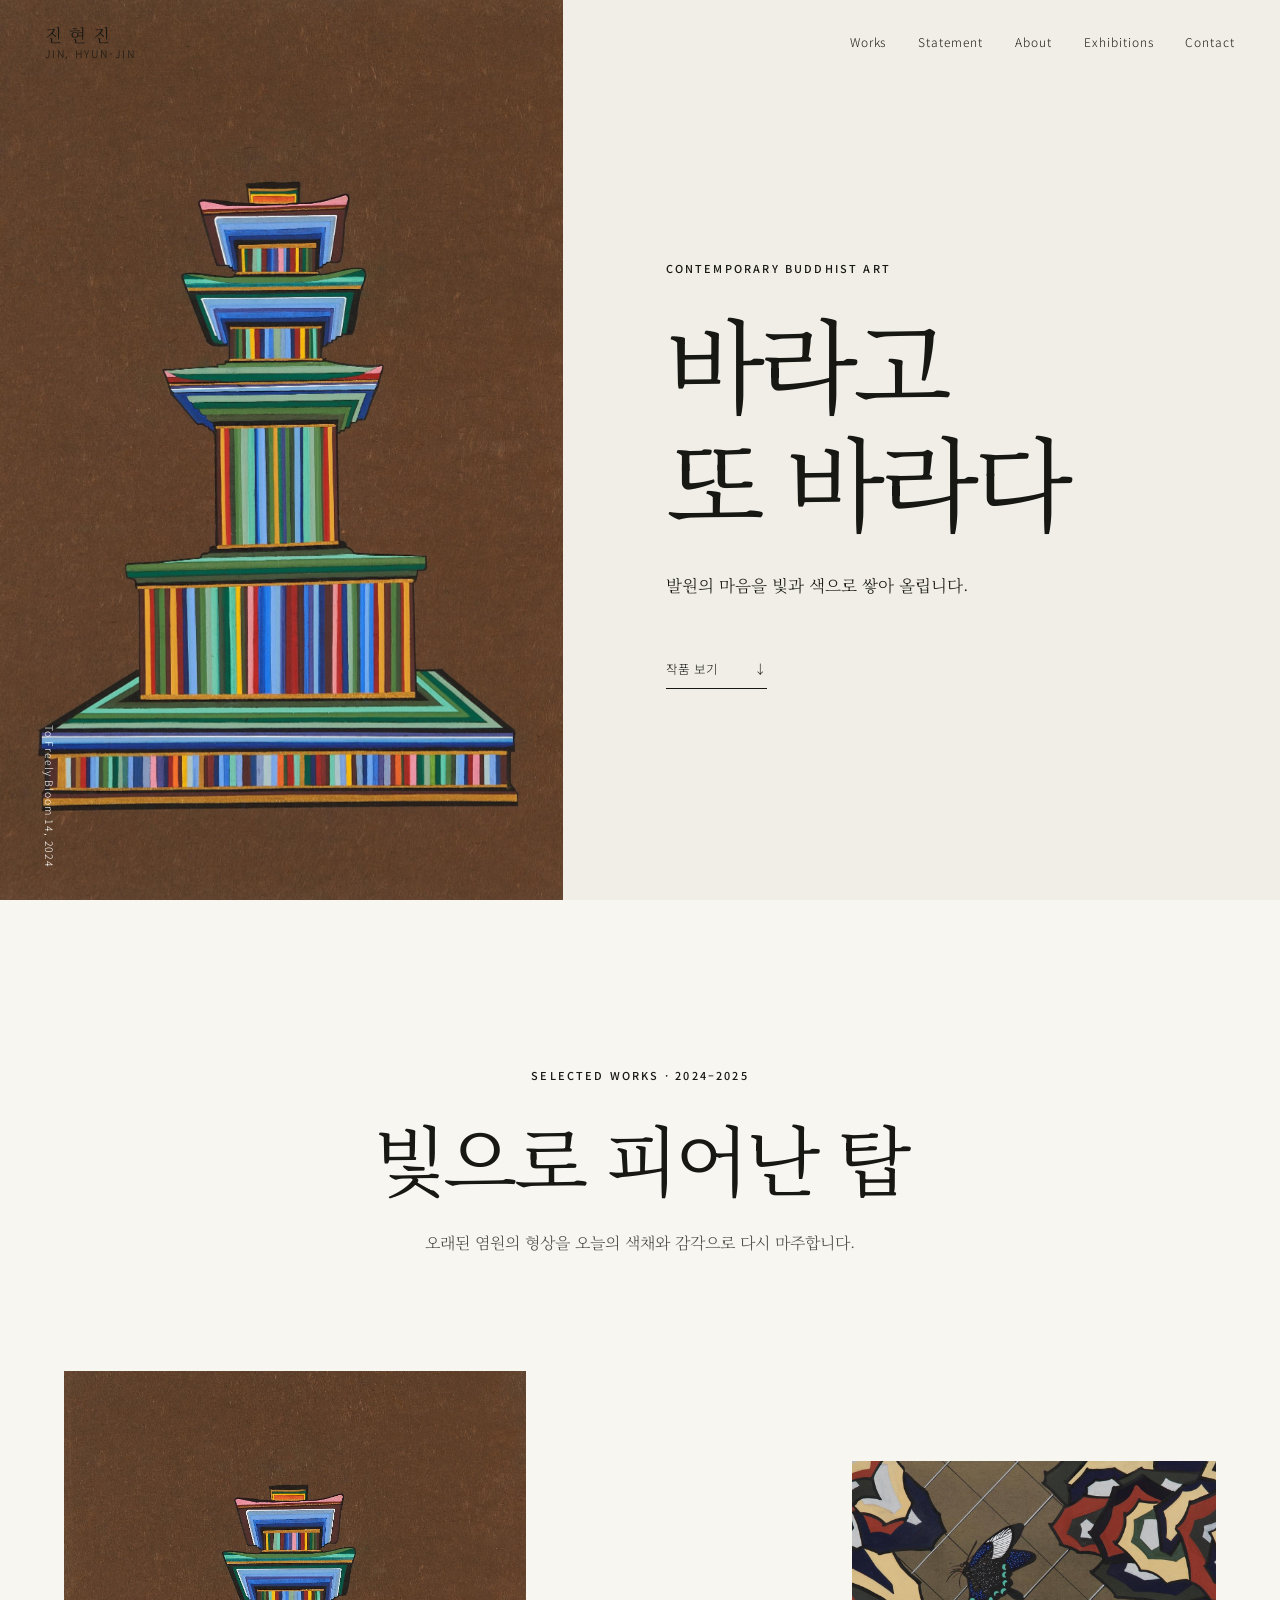
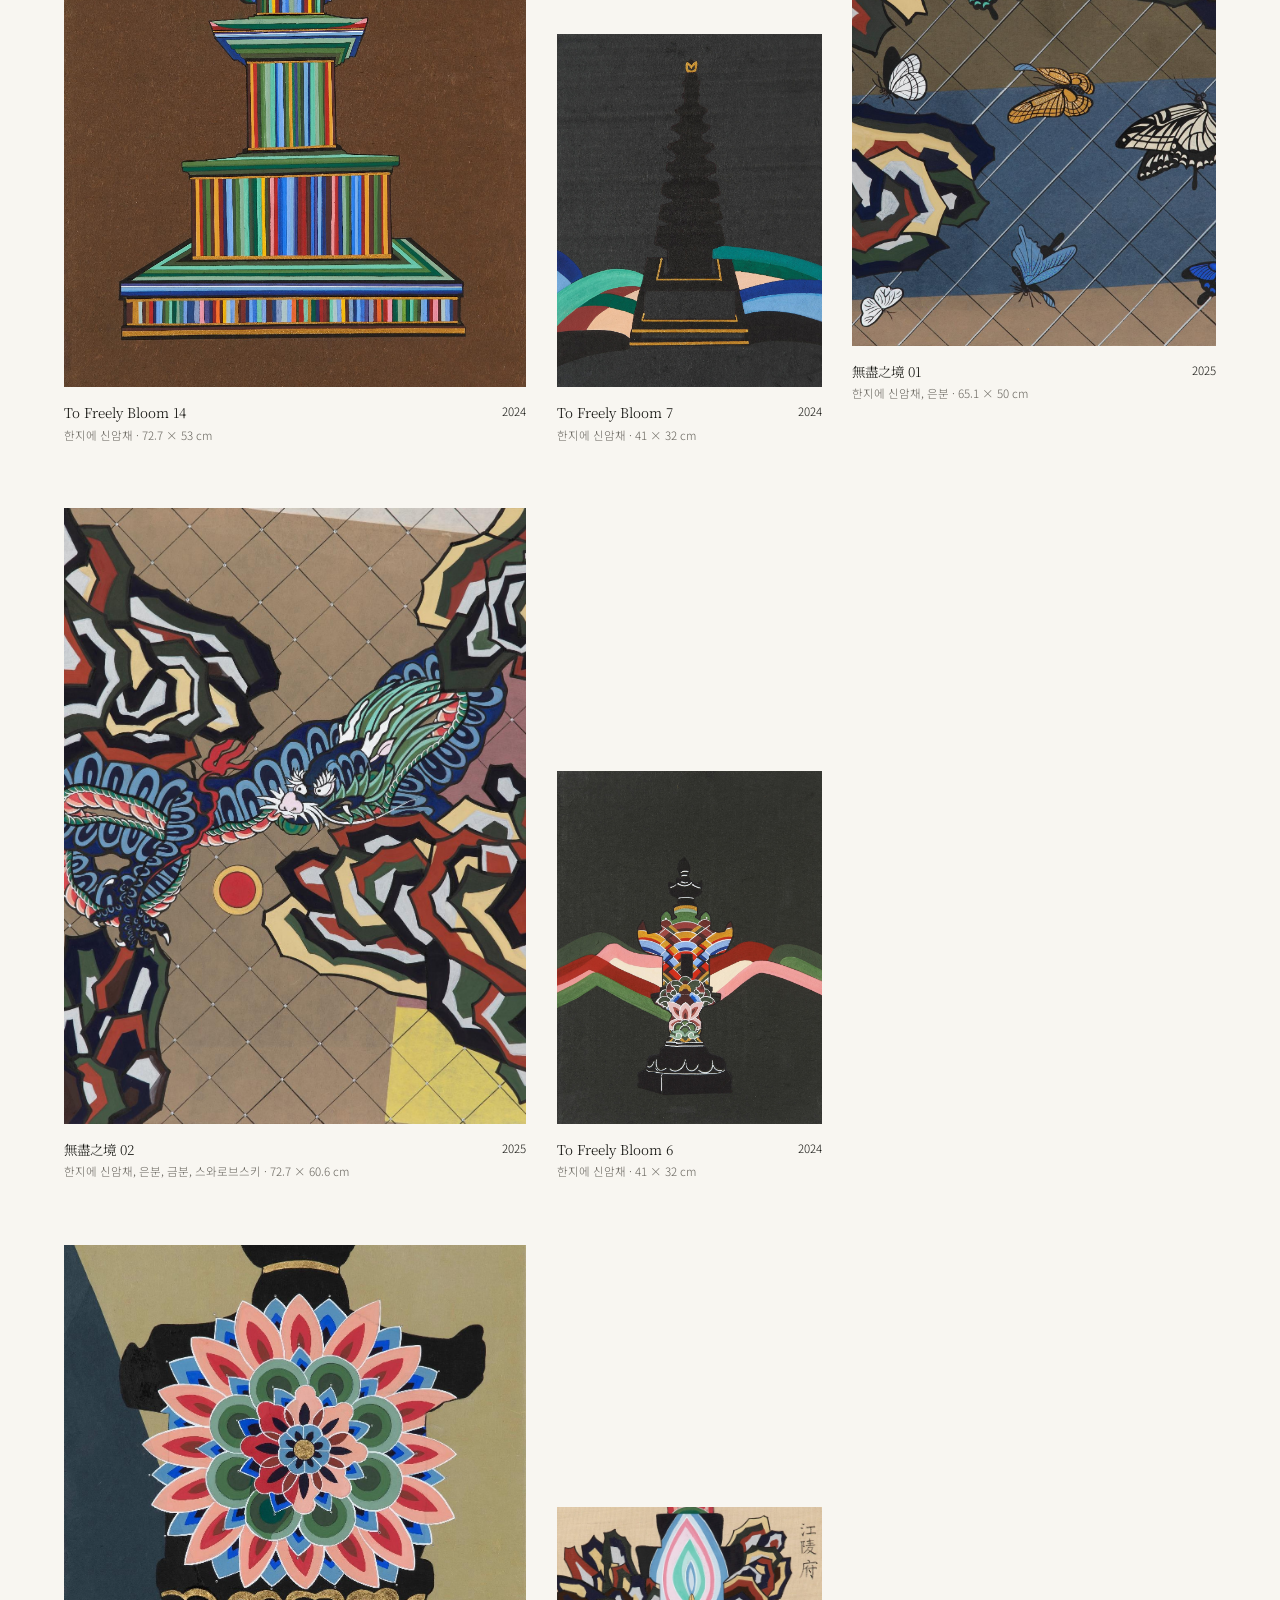
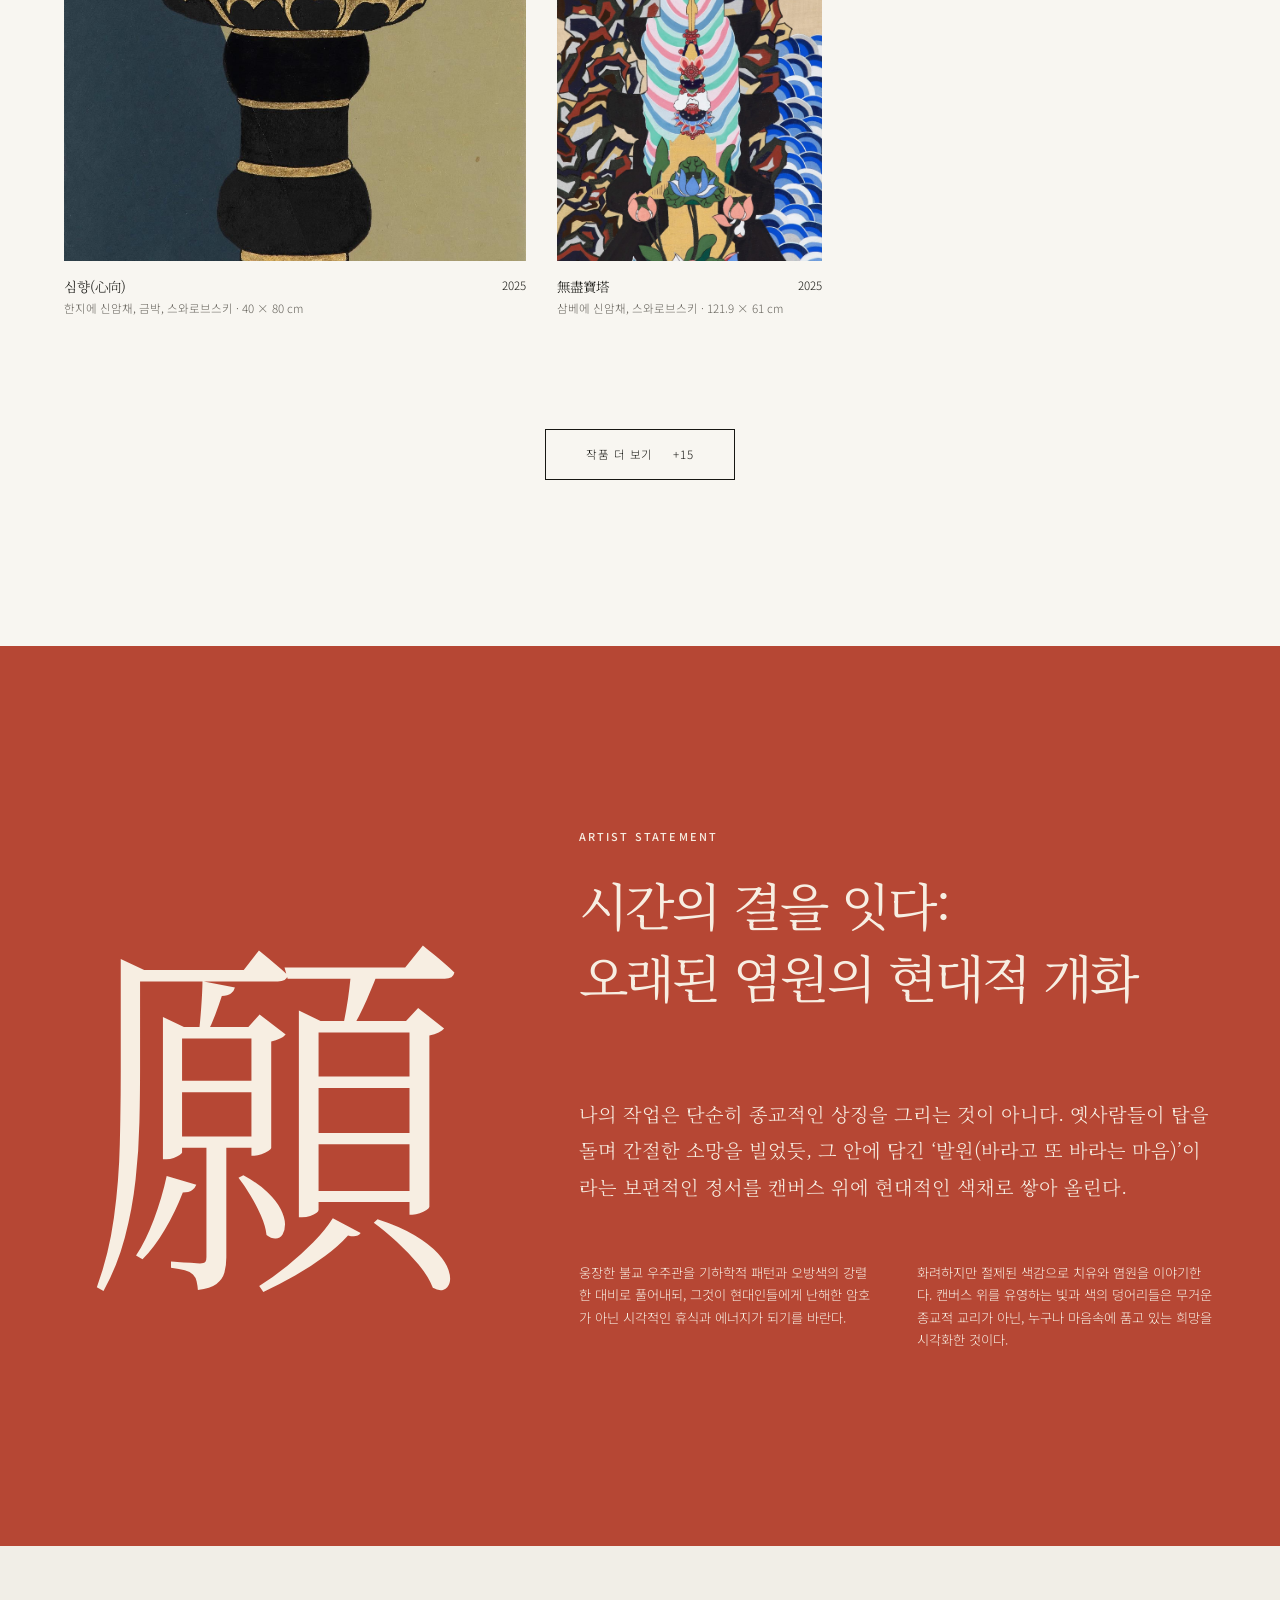
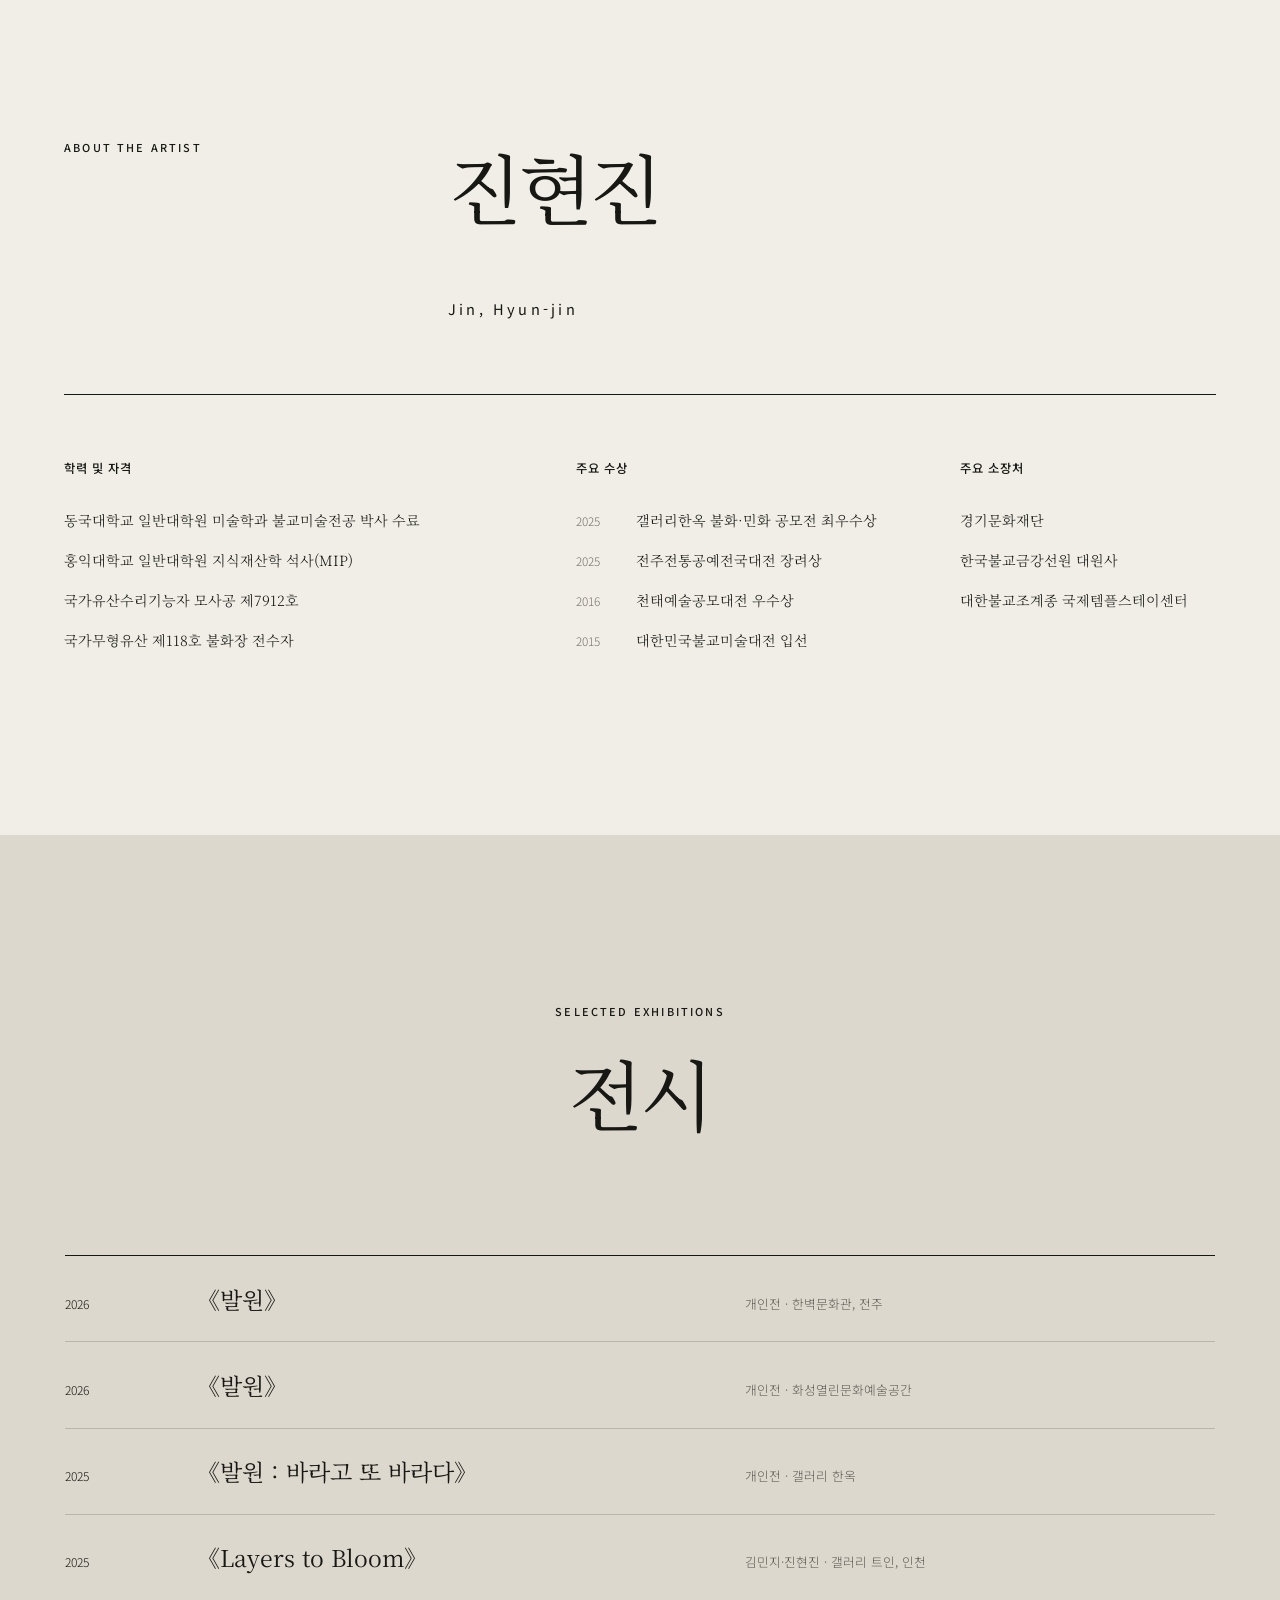
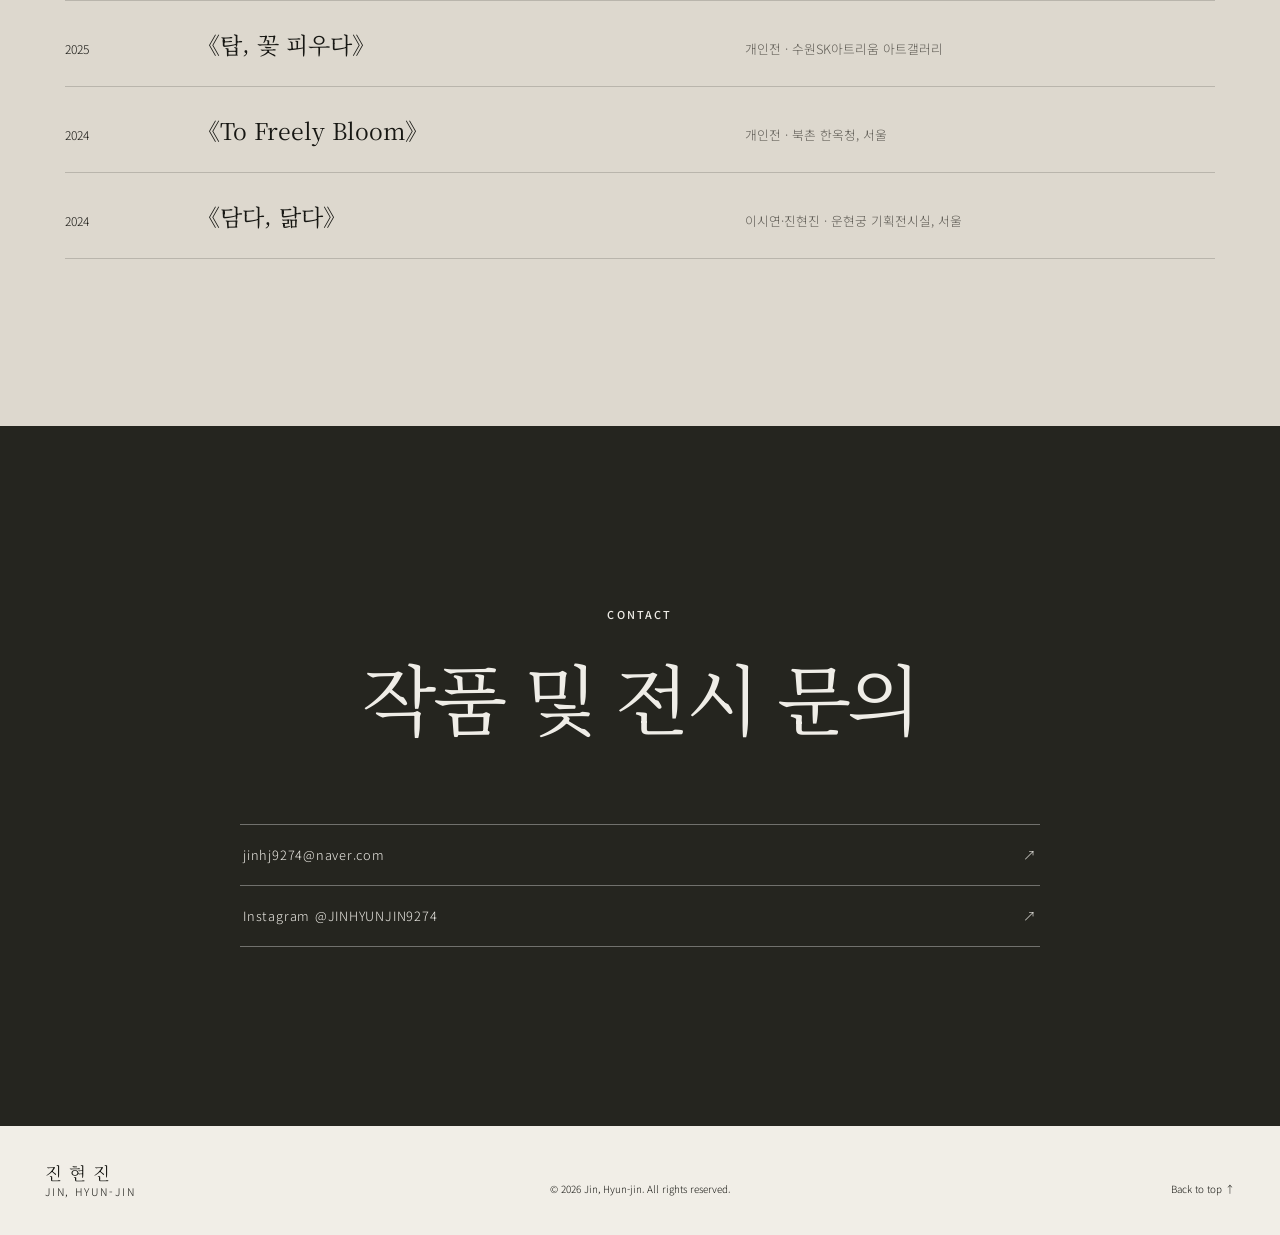
==== index.html @ 816d6ee3 "Create Jin Hyun-jin artist portfolio" ====
<!doctype html>
<html lang="ko">
<head>
  <meta charset="UTF-8">
  <meta name="viewport" content="width=device-width, initial-scale=1">
  <meta name="description" content="불교의 탑과 발원의 마음을 현대적인 색채로 그리는 진현진 작가의 공식 포트폴리오.">
  <meta name="theme-color" content="#f1eee7">
  <title>진현진 — Jin, Hyun-jin</title>
  <link rel="icon" href="assets/favicon.svg" type="image/svg+xml">
  <link rel="preconnect" href="https://fonts.googleapis.com">
  <link rel="preconnect" href="https://fonts.gstatic.com" crossorigin>
  <link href="https://fonts.googleapis.com/css2?family=Noto+Sans+KR:wght@300;400;500&family=Noto+Serif+KR:wght@300;400;500&display=swap" rel="stylesheet">
  <link rel="stylesheet" href="styles.css">
  <script src="script.js" defer></script>
</head>
<body>
  <a class="skip-link" href="#main">본문 바로가기</a>

  <header class="site-header" data-header>
    <a class="brand" href="#top" aria-label="진현진 홈">
      <span>진현진</span>
      <span>JIN, HYUN-JIN</span>
    </a>
    <button class="menu-button" type="button" aria-expanded="false" aria-controls="site-nav">
      <span class="sr-only">메뉴 열기</span><i></i><i></i>
    </button>
    <nav id="site-nav" aria-label="주요 메뉴">
      <a href="#works">Works</a>
      <a href="#statement">Statement</a>
      <a href="#about">About</a>
      <a href="#exhibitions">Exhibitions</a>
      <a href="#contact">Contact</a>
    </nav>
  </header>

  <main id="main">
    <section class="hero" id="top">
      <div class="hero-art" aria-hidden="true">
        <img src="assets/artworks/raw-000.jpg" alt="">
      </div>
      <div class="hero-copy">
        <p class="eyebrow">Contemporary Buddhist Art</p>
        <h1>바라고<br>또 바라다</h1>
        <p class="hero-sub">발원의 마음을 빛과 색으로 쌓아 올립니다.</p>
        <a class="text-link" href="#works">작품 보기 <span aria-hidden="true">↓</span></a>
      </div>
      <p class="hero-caption">To Freely Bloom 14, 2024</p>
    </section>

    <section class="works section" id="works">
      <div class="section-heading reveal">
        <p class="eyebrow">Selected Works · 2024–2025</p>
        <h2>빛으로 피어난 탑</h2>
        <p>오래된 염원의 형상을 오늘의 색채와 감각으로 다시 마주합니다.</p>
      </div>
      <div class="work-grid" id="work-grid"></div>
      <div class="section-action reveal">
        <button class="outline-button" id="show-more" type="button">작품 더 보기 <span>+15</span></button>
      </div>
    </section>

    <section class="statement section" id="statement">
      <div class="statement-mark reveal" aria-hidden="true">願</div>
      <div class="statement-body reveal">
        <p class="eyebrow">Artist Statement</p>
        <h2>시간의 결을 잇다:<br>오래된 염원의 현대적 개화</h2>
        <div class="statement-copy">
          <p>나의 작업은 단순히 종교적인 상징을 그리는 것이 아니다. 옛사람들이 탑을 돌며 간절한 소망을 빌었듯, 그 안에 담긴 ‘발원(바라고 또 바라는 마음)’이라는 보편적인 정서를 캔버스 위에 현대적인 색채로 쌓아 올린다.</p>
          <p>웅장한 불교 우주관을 기하학적 패턴과 오방색의 강렬한 대비로 풀어내되, 그것이 현대인들에게 난해한 암호가 아닌 시각적인 휴식과 에너지가 되기를 바란다.</p>
          <p>화려하지만 절제된 색감으로 치유와 염원을 이야기한다. 캔버스 위를 유영하는 빛과 색의 덩어리들은 무거운 종교적 교리가 아닌, 누구나 마음속에 품고 있는 희망을 시각화한 것이다.</p>
        </div>
      </div>
    </section>

    <section class="about section" id="about">
      <div class="about-title reveal">
        <p class="eyebrow">About the Artist</p>
        <h2>진현진<br><span>Jin, Hyun-jin</span></h2>
      </div>
      <div class="about-columns reveal">
        <div>
          <h3>학력 및 자격</h3>
          <ul>
            <li>동국대학교 일반대학원 미술학과 불교미술전공 박사 수료</li>
            <li>홍익대학교 일반대학원 지식재산학 석사(MIP)</li>
            <li>국가유산수리기능자 모사공 제7912호</li>
            <li>국가무형유산 제118호 불화장 전수자</li>
          </ul>
        </div>
        <div>
          <h3>주요 수상</h3>
          <ul>
            <li><time>2025</time> 갤러리한옥 불화·민화 공모전 최우수상</li>
            <li><time>2025</time> 전주전통공예전국대전 장려상</li>
            <li><time>2016</time> 천태예술공모대전 우수상</li>
            <li><time>2015</time> 대한민국불교미술대전 입선</li>
          </ul>
        </div>
        <div>
          <h3>주요 소장처</h3>
          <ul>
            <li>경기문화재단</li>
            <li>한국불교금강선원 대원사</li>
            <li>대한불교조계종 국제템플스테이센터</li>
          </ul>
        </div>
      </div>
    </section>

    <section class="exhibitions section" id="exhibitions">
      <div class="section-heading reveal">
        <p class="eyebrow">Selected Exhibitions</p>
        <h2>전시</h2>
      </div>
      <div class="exhibition-list reveal">
        <article><time>2026</time><h3>《발원》</h3><p>개인전 · 한벽문화관, 전주</p></article>
        <article><time>2026</time><h3>《발원》</h3><p>개인전 · 화성열린문화예술공간</p></article>
        <article><time>2025</time><h3>《발원 : 바라고 또 바라다》</h3><p>개인전 · 갤러리 한옥</p></article>
        <article><time>2025</time><h3>《Layers to Bloom》</h3><p>김민지·진현진 · 갤러리 트인, 인천</p></article>
        <article><time>2025</time><h3>《탑, 꽃 피우다》</h3><p>개인전 · 수원SK아트리움 아트갤러리</p></article>
        <article><time>2024</time><h3>《To Freely Bloom》</h3><p>개인전 · 북촌 한옥청, 서울</p></article>
        <article><time>2024</time><h3>《담다, 닮다》</h3><p>이시연·진현진 · 운현궁 기획전시실, 서울</p></article>
      </div>
    </section>

    <section class="contact section" id="contact">
      <p class="eyebrow reveal">Contact</p>
      <h2 class="reveal">작품 및 전시 문의</h2>
      <div class="contact-links reveal">
        <a href="mailto:jinhj9274@naver.com">jinhj9274@naver.com <span>↗</span></a>
        <a href="https://www.instagram.com/jinhyunjin9274/" target="_blank" rel="noopener noreferrer">Instagram @JINHYUNJIN9274 <span>↗</span></a>
      </div>
    </section>
  </main>

  <footer>
    <a class="brand footer-brand" href="#top"><span>진현진</span><span>JIN, HYUN-JIN</span></a>
    <p>© <span id="year"></span> Jin, Hyun-jin. All rights reserved.</p>
    <a href="#top">Back to top ↑</a>
  </footer>

  <dialog class="art-dialog" id="art-dialog">
    <button type="button" class="dialog-close" aria-label="작품 상세 닫기">×</button>
    <button type="button" class="dialog-nav prev" aria-label="이전 작품">←</button>
    <figure>
      <img src="" alt="">
      <figcaption></figcaption>
    </figure>
    <button type="button" class="dialog-nav next" aria-label="다음 작품">→</button>
  </dialog>
</body>
</html>
---- styles.css ----
:root {
  --ink: #171713;
  --paper: #f1eee7;
  --paper-light: #f8f6f1;
  --red: #a83e2d;
  --line: rgba(23, 23, 19, .18);
  --serif: "Noto Serif KR", serif;
  --sans: "Noto Sans KR", sans-serif;
}

* { box-sizing: border-box; }
html { scroll-behavior: smooth; }
body {
  margin: 0;
  color: var(--ink);
  background: var(--paper);
  font-family: var(--sans);
  font-weight: 300;
  line-height: 1.7;
}
body.menu-open, body.dialog-open { overflow: hidden; }
a { color: inherit; text-decoration: none; }
button { color: inherit; font: inherit; }
img { display: block; max-width: 100%; }
.sr-only {
  position: absolute; width: 1px; height: 1px; padding: 0; margin: -1px;
  overflow: hidden; clip: rect(0, 0, 0, 0); white-space: nowrap; border: 0;
}
.skip-link {
  position: fixed; z-index: 100; top: .5rem; left: .5rem; padding: .7rem 1rem;
  background: var(--ink); color: white; transform: translateY(-150%);
}
.skip-link:focus { transform: none; }

.site-header {
  position: fixed; z-index: 20; inset: 0 0 auto; height: 86px; padding: 0 3.5vw;
  display: flex; align-items: center; justify-content: space-between;
  transition: background .35s, height .35s, border-color .35s;
  border-bottom: 1px solid transparent;
}
.site-header.scrolled {
  height: 70px; background: rgba(241, 238, 231, .94);
  border-color: var(--line); backdrop-filter: blur(12px);
}
.brand { display: flex; flex-direction: column; line-height: 1.1; font-size: .66rem; letter-spacing: .18em; }
.brand span:first-child { font-family: var(--serif); font-size: 1.1rem; letter-spacing: .4em; margin-bottom: .25rem; }
nav { display: flex; gap: clamp(1rem, 2.5vw, 2.8rem); font-size: .75rem; letter-spacing: .08em; }
nav a { position: relative; padding: .5rem 0; }
nav a::after { content: ""; position: absolute; inset: auto 0 0; height: 1px; background: currentColor; transform: scaleX(0); transform-origin: right; transition: transform .3s; }
nav a:hover::after, nav a:focus-visible::after { transform: scaleX(1); transform-origin: left; }
.menu-button { display: none; border: 0; padding: .5rem; background: transparent; }

.hero { min-height: 100svh; position: relative; overflow: hidden; display: grid; grid-template-columns: 44% 56%; }
.hero-art { height: 100svh; overflow: hidden; background: #8096b4; }
.hero-art img { width: 100%; height: 100%; object-fit: cover; object-position: 50% 50%; transform: scale(1.01); animation: reveal-image 1.4s cubic-bezier(.22,.61,.36,1) both; }
.hero-copy { display: flex; flex-direction: column; align-items: flex-start; justify-content: center; padding: 10rem 8vw 7rem; background: var(--paper); }
.eyebrow { margin: 0 0 1.5rem; font-size: .68rem; font-weight: 500; letter-spacing: .2em; text-transform: uppercase; }
.hero h1 { margin: 0; font: 400 clamp(3.7rem, 8vw, 8.6rem)/1.16 var(--serif); letter-spacing: -.05em; animation: rise .9s .25s both; }
.hero-sub { margin: 2rem 0 3.2rem; font-family: var(--serif); font-size: clamp(1rem, 1.3vw, 1.3rem); }
.text-link { border-bottom: 1px solid var(--ink); padding: .5rem 0; font-size: .78rem; letter-spacing: .08em; }
.text-link span { margin-left: 2rem; }
.hero-caption { position: absolute; bottom: 2rem; left: 2.5rem; margin: 0; color: white; font-size: .65rem; letter-spacing: .08em; writing-mode: vertical-rl; }

.section { padding: clamp(7rem, 13vw, 12rem) max(5vw, 2rem); scroll-margin-top: 4rem; }
.section-heading { max-width: 760px; margin: 0 auto clamp(4rem, 9vw, 8rem); text-align: center; }
.section-heading h2, .about-title h2, .contact h2 {
  margin: 0 0 1.5rem; font: 400 clamp(2.8rem, 6vw, 6rem)/1.25 var(--serif); letter-spacing: -.045em;
}
.section-heading > p:last-child { max-width: 32rem; margin: 0 auto; font-family: var(--serif); color: #4f4d47; }

.works { background: var(--paper-light); }
.work-grid { max-width: 1500px; margin: auto; display: grid; grid-template-columns: repeat(12, 1fr); gap: clamp(2rem, 5vw, 6.5rem) 2.4vw; }
.work-card { grid-column: span 4; margin: 0; cursor: zoom-in; }
.work-card:nth-child(5n + 1), .work-card:nth-child(5n + 4) { grid-column: span 5; }
.work-card:nth-child(5n + 2), .work-card:nth-child(5n + 5) { grid-column: span 3; align-self: end; }
.work-card:nth-child(5n + 3) { grid-column: span 4; margin-top: 7vw; }
.work-card.hidden { display: none; }
.work-image { overflow: hidden; background: #ddd8ce; }
.work-image img { width: 100%; aspect-ratio: var(--ratio, 3/4); object-fit: cover; transition: transform .7s cubic-bezier(.2,.7,.2,1); }
.work-card:hover img { transform: scale(1.025); }
.work-card figcaption { margin-top: 1rem; display: grid; grid-template-columns: 1fr auto; gap: .2rem 1rem; font-size: .72rem; line-height: 1.5; }
.work-title { font-family: var(--serif); font-size: .84rem; }
.work-meta { grid-column: 1/-1; color: #65625b; }
.section-action { text-align: center; margin-top: 7rem; }
.outline-button { min-width: 190px; padding: .9rem 1.3rem; border: 1px solid var(--ink); background: transparent; cursor: pointer; font-size: .72rem; letter-spacing: .08em; transition: .25s; }
.outline-button span { margin-left: 1rem; }
.outline-button:hover { background: var(--ink); color: white; }

.statement { min-height: 100vh; display: grid; grid-template-columns: .8fr 1.2fr; gap: 7vw; align-items: center; background: #b64734; color: #f7eee2; }
.statement-mark { font: 300 clamp(13rem, 30vw, 30rem)/.75 var(--serif); opacity: .18; text-align: center; }
.statement-body { max-width: 660px; }
.statement-body h2 { margin: 0 0 4rem; font: 400 clamp(2rem, 4vw, 4rem)/1.4 var(--serif); letter-spacing: -.04em; }
.statement-copy { display: grid; grid-template-columns: 1fr 1fr; gap: 1.5rem 2.5rem; font-size: .83rem; }
.statement-copy p:first-child { grid-column: 1/-1; font: 300 clamp(1.05rem, 1.5vw, 1.35rem)/1.9 var(--serif); }

.about { padding-top: clamp(8rem, 15vw, 14rem); background: var(--paper); }
.about-title { display: grid; grid-template-columns: 1fr 2fr; align-items: start; border-bottom: 1px solid var(--ink); padding-bottom: 4rem; }
.about-title h2 { margin: 0; }
.about-title h2 span { font-family: var(--sans); font-size: .19em; font-weight: 400; letter-spacing: .22em; }
.about-columns { display: grid; grid-template-columns: 1.4fr 1fr .8fr; gap: 5vw; padding-top: 4rem; }
.about h3 { font: 500 .77rem var(--sans); letter-spacing: .08em; margin: 0 0 2rem; }
.about ul { list-style: none; padding: 0; margin: 0; font-family: var(--serif); font-size: .88rem; }
.about li { margin-bottom: 1rem; }
.about time { display: inline-block; width: 3.5rem; color: #757169; font-family: var(--sans); font-size: .73rem; }

.exhibitions { background: #ddd8ce; }
.exhibition-list { max-width: 1150px; margin: auto; border-top: 1px solid var(--ink); }
.exhibition-list article { display: grid; grid-template-columns: 100px 1.1fr 1fr; gap: 2rem; align-items: baseline; border-bottom: 1px solid var(--line); padding: 1.6rem 0; }
.exhibition-list time { font-size: .75rem; }
.exhibition-list h3 { margin: 0; font: 400 clamp(1.1rem, 1.8vw, 1.55rem) var(--serif); }
.exhibition-list p { margin: 0; color: #5d5a53; font-size: .8rem; }

.contact { padding-top: clamp(8rem, 14vw, 13rem); padding-bottom: clamp(8rem, 14vw, 13rem); text-align: center; background: #25251f; color: #efede7; }
.contact h2 { margin-bottom: 5rem; }
.contact-links { max-width: 800px; margin: auto; }
.contact-links a { display: flex; justify-content: space-between; border-top: 1px solid rgba(255,255,255,.35); padding: 1.2rem .2rem; font-size: .8rem; letter-spacing: .06em; }
.contact-links a:last-child { border-bottom: 1px solid rgba(255,255,255,.35); }
.contact-links span { transition: transform .25s; }
.contact-links a:hover span { transform: translate(3px,-3px); }
footer { padding: 2.3rem 3.5vw; display: grid; grid-template-columns: 1fr auto 1fr; align-items: end; gap: 1rem; font-size: .62rem; }
footer p { margin: 0; }
footer > a:last-child { justify-self: end; }

.art-dialog { width: 100%; height: 100%; max-width: none; max-height: none; border: 0; padding: 0; background: rgba(17,17,14,.97); color: white; }
.art-dialog[open] { display: grid; grid-template-columns: 80px 1fr 80px; align-items: center; }
.art-dialog::backdrop { background: #111; }
.art-dialog figure { margin: 0; height: 90vh; display: flex; flex-direction: column; align-items: center; justify-content: center; }
.art-dialog img { max-width: min(80vw, 1100px); max-height: 80vh; object-fit: contain; }
.art-dialog figcaption { margin-top: 1rem; max-width: 80vw; font-size: .72rem; text-align: center; color: #ddd; }
.dialog-close, .dialog-nav { border: 0; background: transparent; color: white; cursor: pointer; }
.dialog-close { position: fixed; right: 2rem; top: 1rem; font-size: 2.5rem; font-weight: 200; }
.dialog-nav { height: 100%; font-size: 1.4rem; }

.reveal { opacity: 0; transform: translateY(28px); transition: opacity .8s, transform .8s; }
.reveal.visible { opacity: 1; transform: none; }
@keyframes reveal-image { from { opacity: 0; transform: scale(1.08); } }
@keyframes rise { from { opacity: 0; transform: translateY(28px); } }

@media (max-width: 800px) {
  .site-header { height: 68px; padding: 0 1.2rem; }
  .menu-button { display: grid; gap: 6px; z-index: 2; }
  .menu-button i { display: block; width: 24px; height: 1px; background: currentColor; transition: .25s; }
  .menu-open .menu-button i:first-of-type { transform: translateY(3.5px) rotate(45deg); }
  .menu-open .menu-button i:last-of-type { transform: translateY(-3.5px) rotate(-45deg); }
  nav { display: none; position: fixed; inset: 0; background: var(--paper); flex-direction: column; align-items: center; justify-content: center; gap: 1.5rem; font: 300 1.7rem var(--serif); }
  .menu-open nav { display: flex; }
  .hero { display: block; min-height: 100svh; }
  .hero-art { height: 58svh; }
  .hero-copy { min-height: 42svh; padding: 4rem 1.5rem 3rem; }
  .hero h1 { font-size: clamp(3.6rem, 18vw, 5.7rem); }
  .hero-sub { margin: 1.2rem 0 2rem; }
  .hero-caption { top: calc(58svh - 11rem); bottom: auto; left: 1rem; }
  .section { padding-left: 1.25rem; padding-right: 1.25rem; }
  .work-grid { gap: 4.5rem 1rem; }
  .work-card, .work-card:nth-child(n) { grid-column: span 6; margin-top: 0; }
  .work-card:nth-child(3n+2) { margin-top: 5rem; }
  .work-card figcaption { display: block; }
  .work-year { float: right; }
  .statement { display: block; position: relative; overflow: hidden; }
  .statement-mark { position: absolute; top: 8rem; right: -3rem; font-size: 19rem; }
  .statement-body { position: relative; }
  .statement-copy { display: block; }
  .statement-copy p { margin-bottom: 1.5rem; }
  .about-title, .about-columns { display: block; }
  .about-title h2 { margin-top: 2rem; }
  .about-columns > div { margin-bottom: 3.5rem; }
  .exhibition-list article { grid-template-columns: 55px 1fr; gap: .5rem 1rem; }
  .exhibition-list p { grid-column: 2; }
  footer { grid-template-columns: 1fr auto; }
  footer p { display: none; }
  .art-dialog[open] { grid-template-columns: 45px 1fr 45px; }
}

@media (max-width: 480px) {
  .work-grid { display: block; }
  .work-card, .work-card:nth-child(n) { margin: 0 0 4.5rem; }
  .section-action { margin-top: 2rem; }
}

@media (prefers-reduced-motion: reduce) {
  html { scroll-behavior: auto; }
  *, *::before, *::after { animation-duration: .01ms !important; animation-iteration-count: 1 !important; transition-duration: .01ms !important; }
  .reveal { opacity: 1; transform: none; }
}
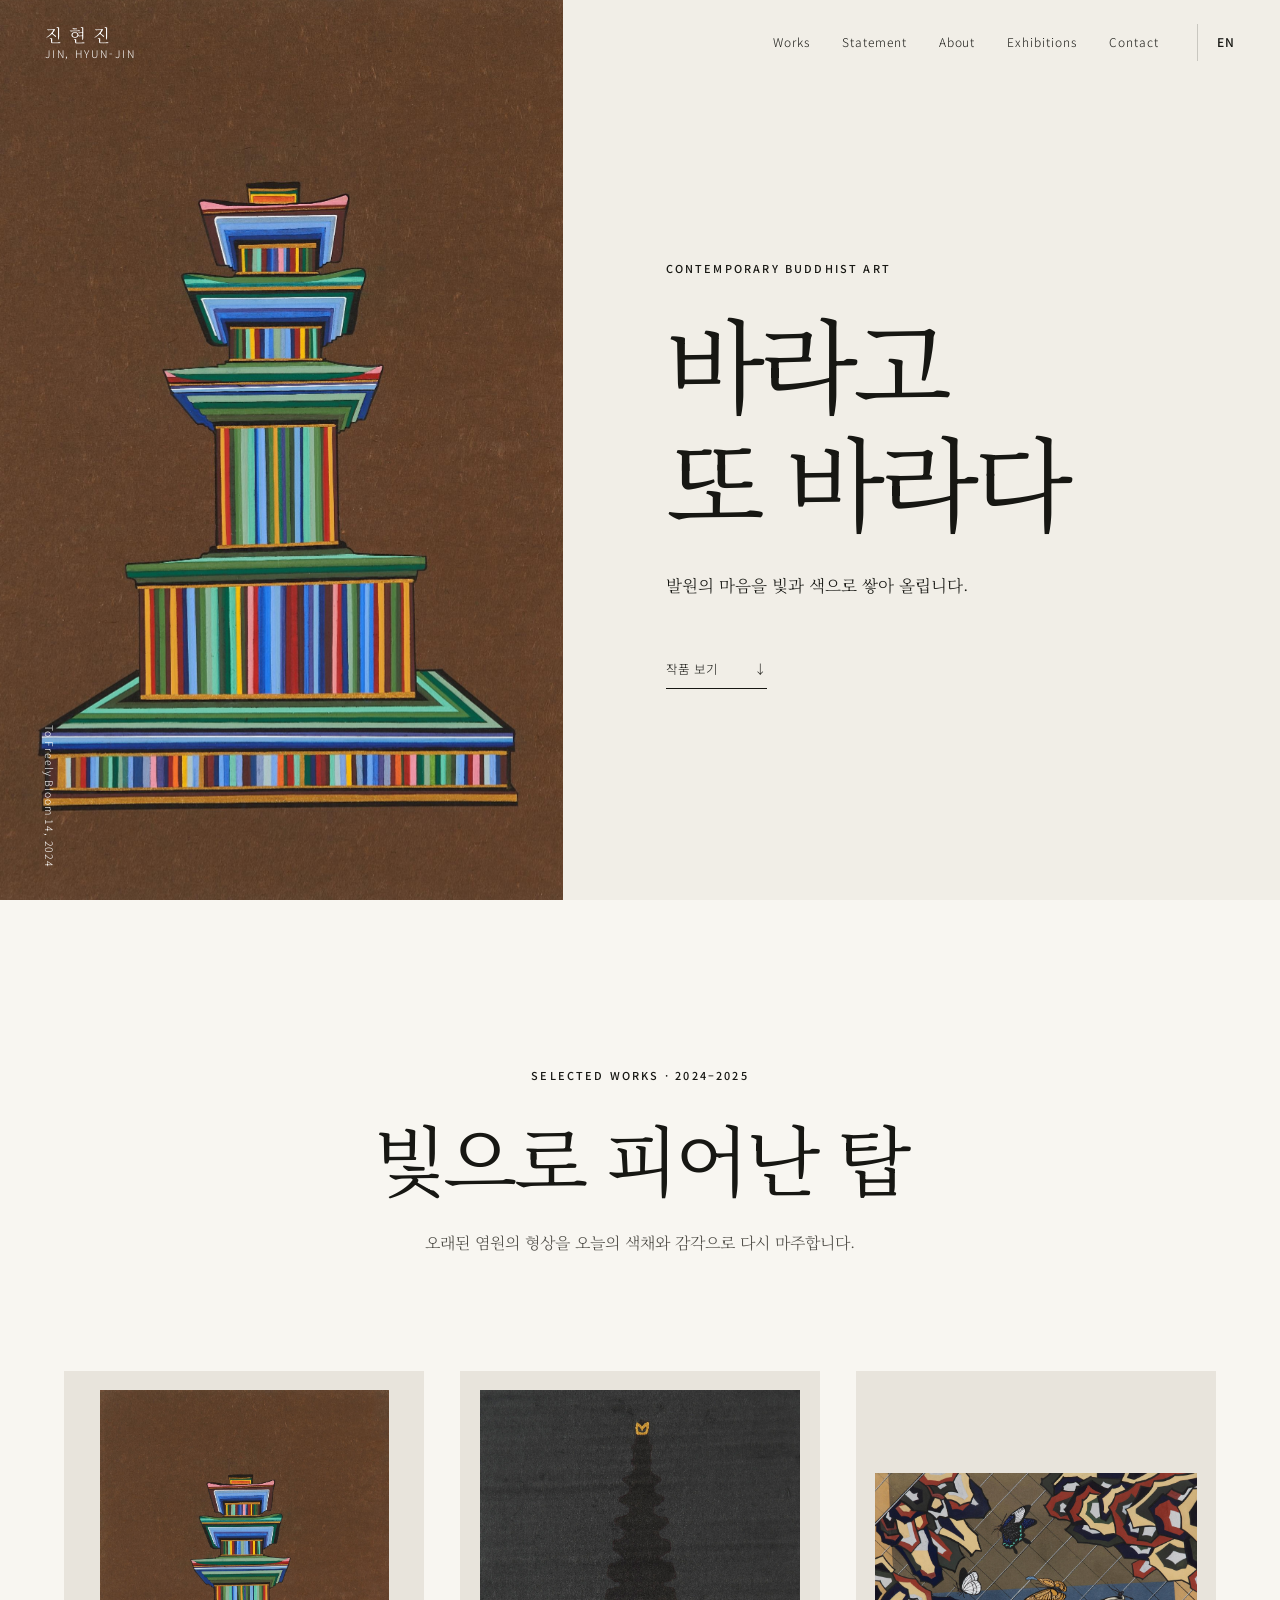
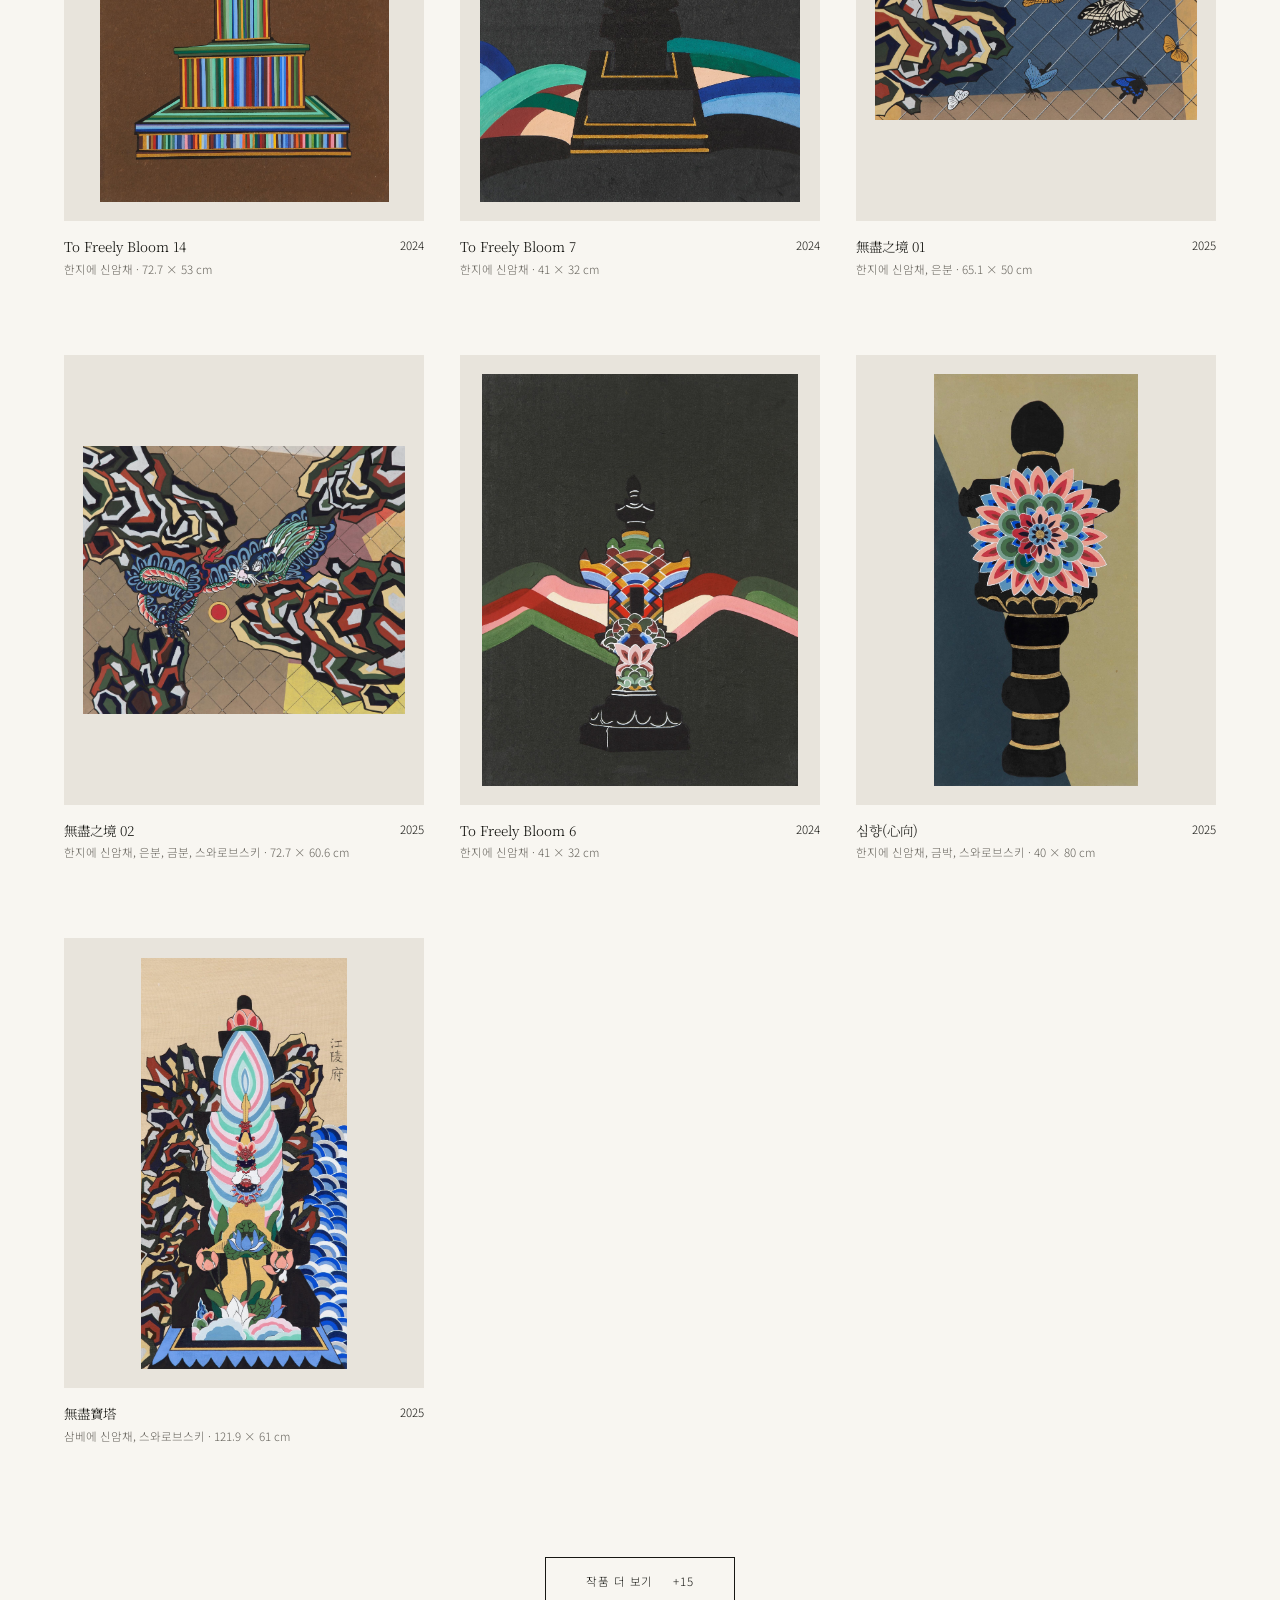
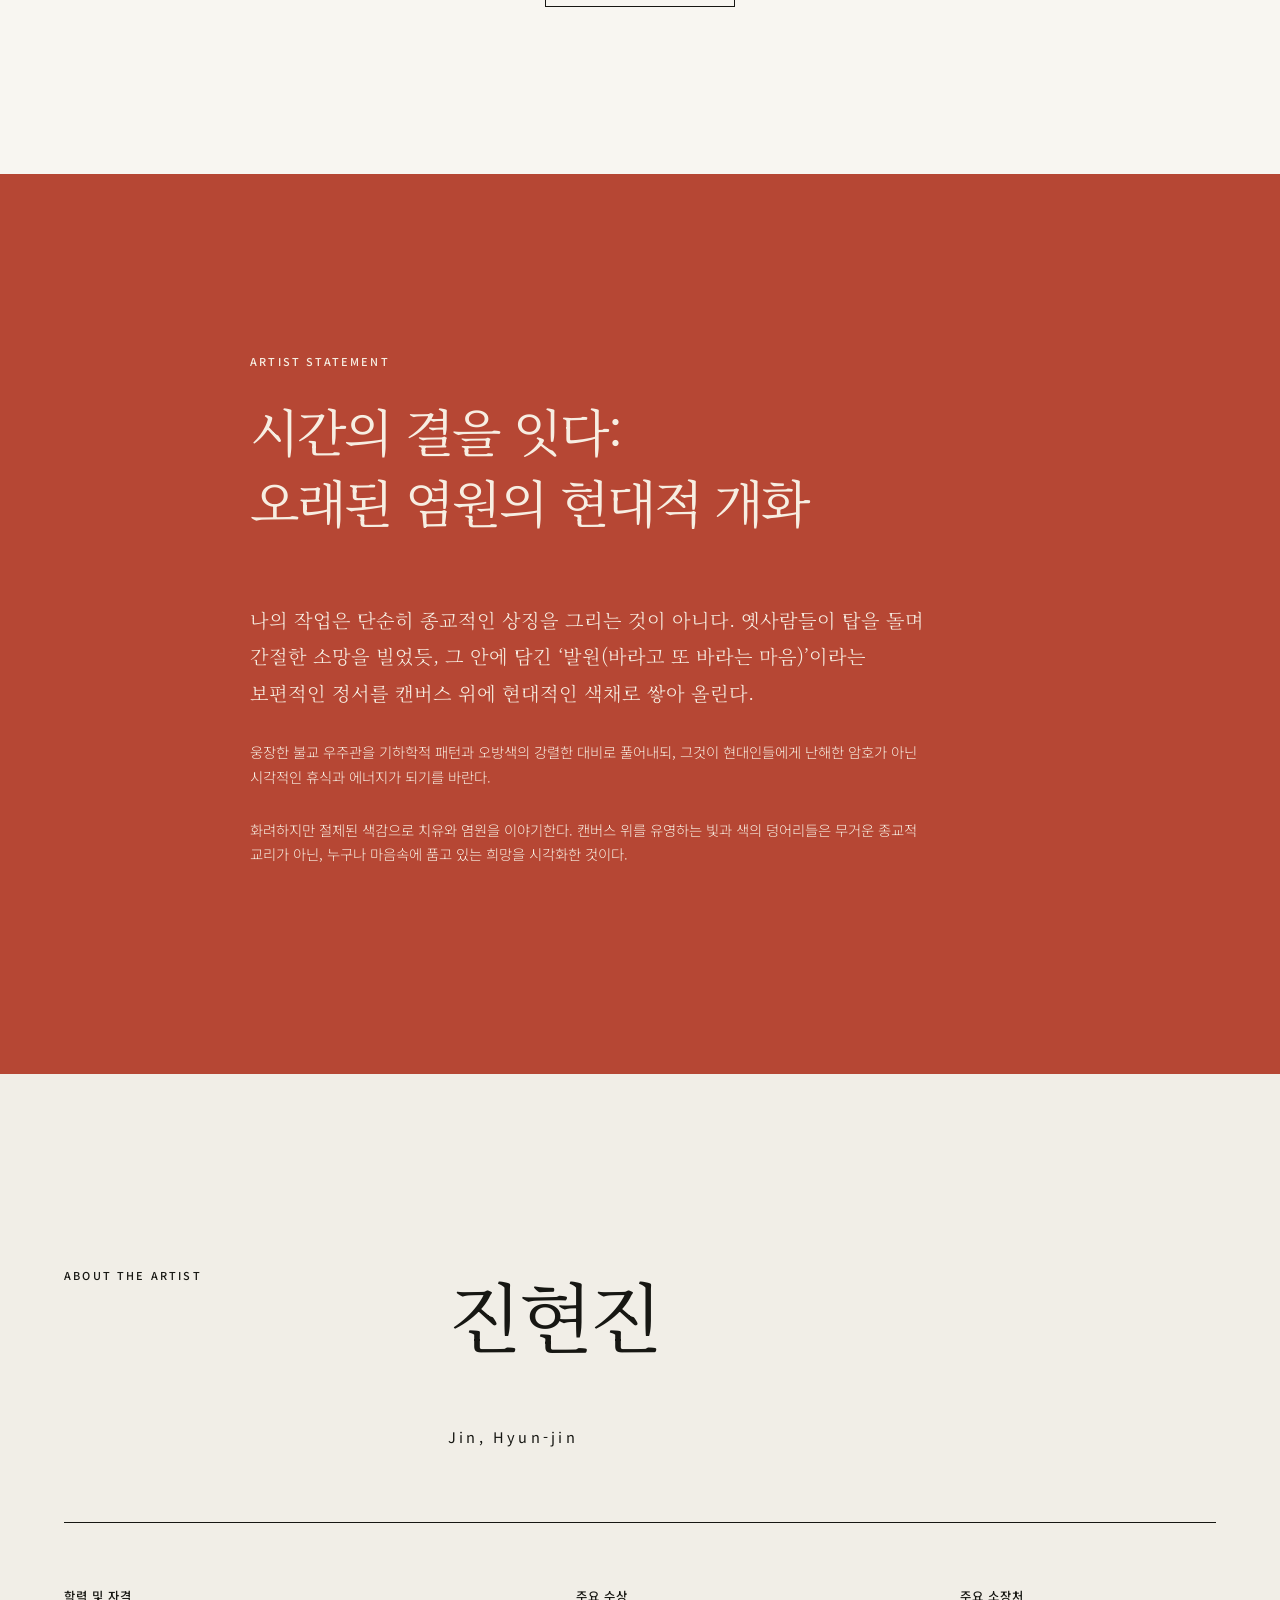
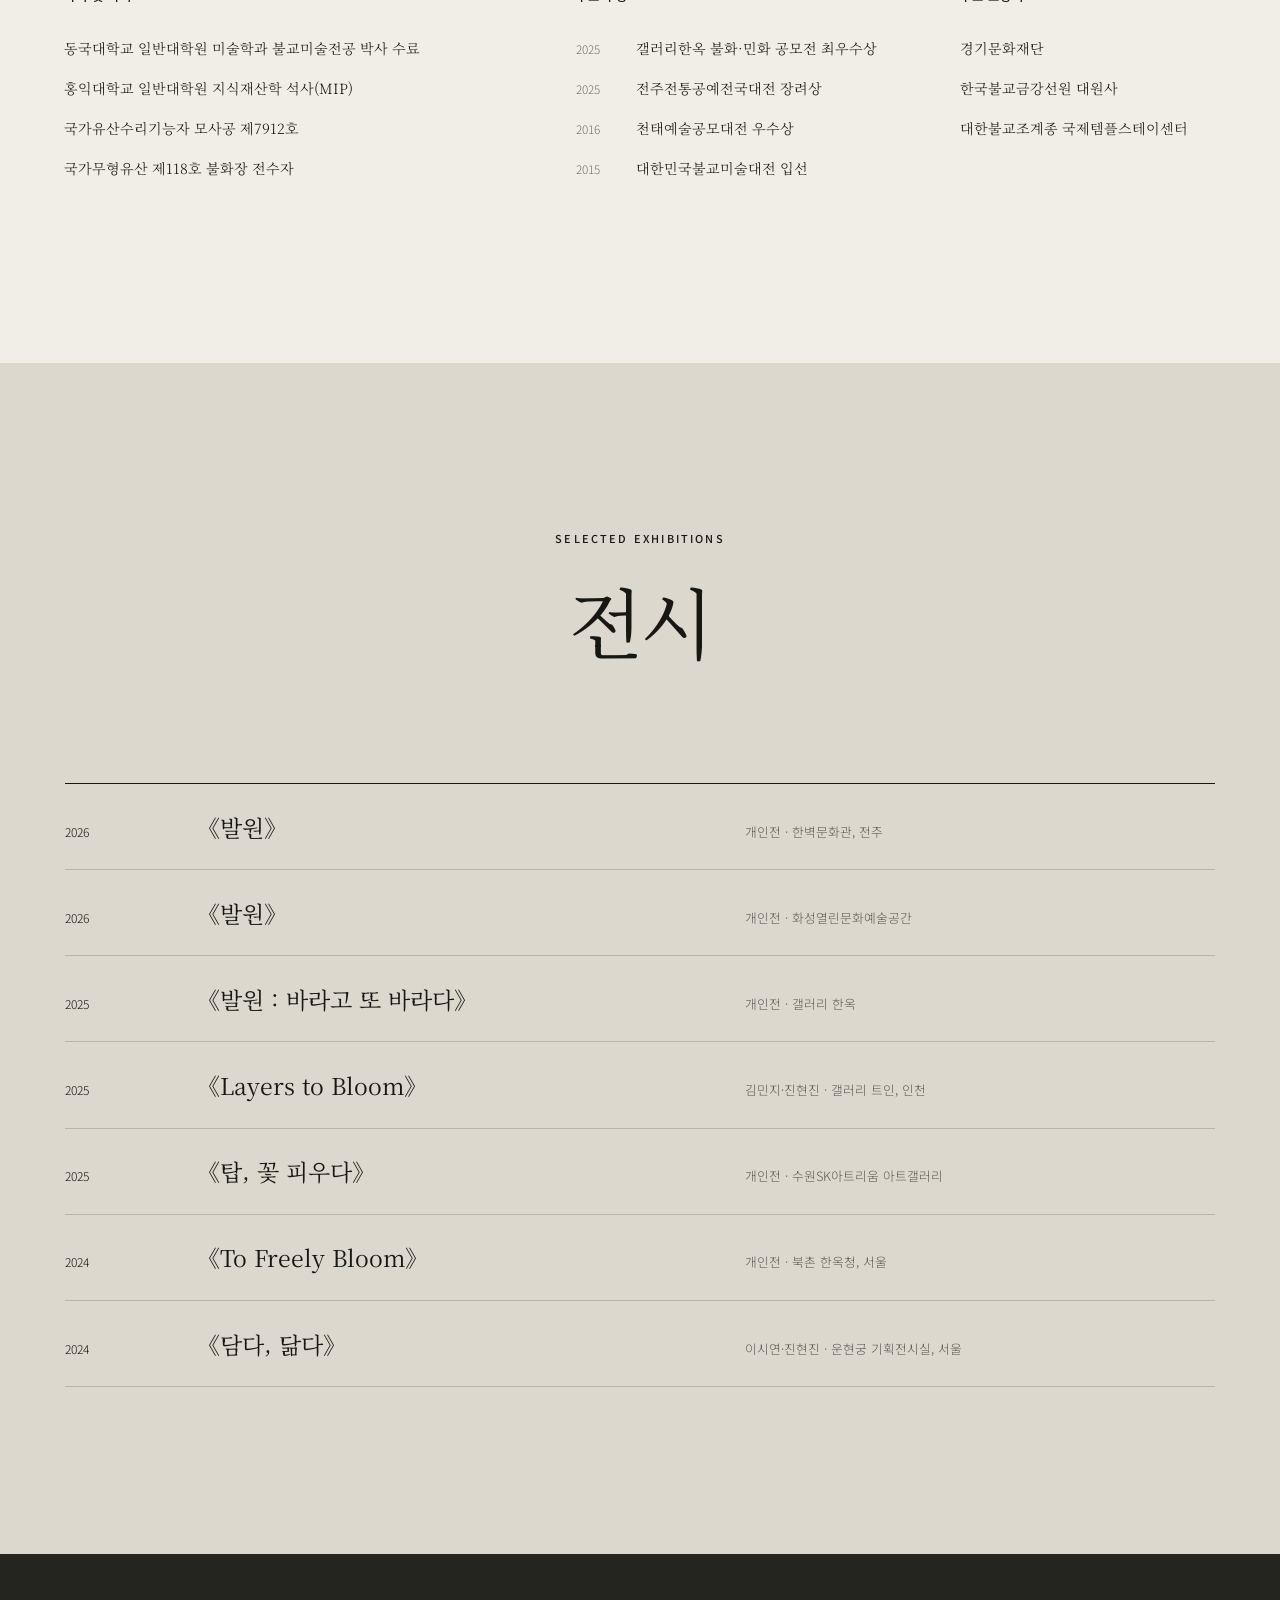
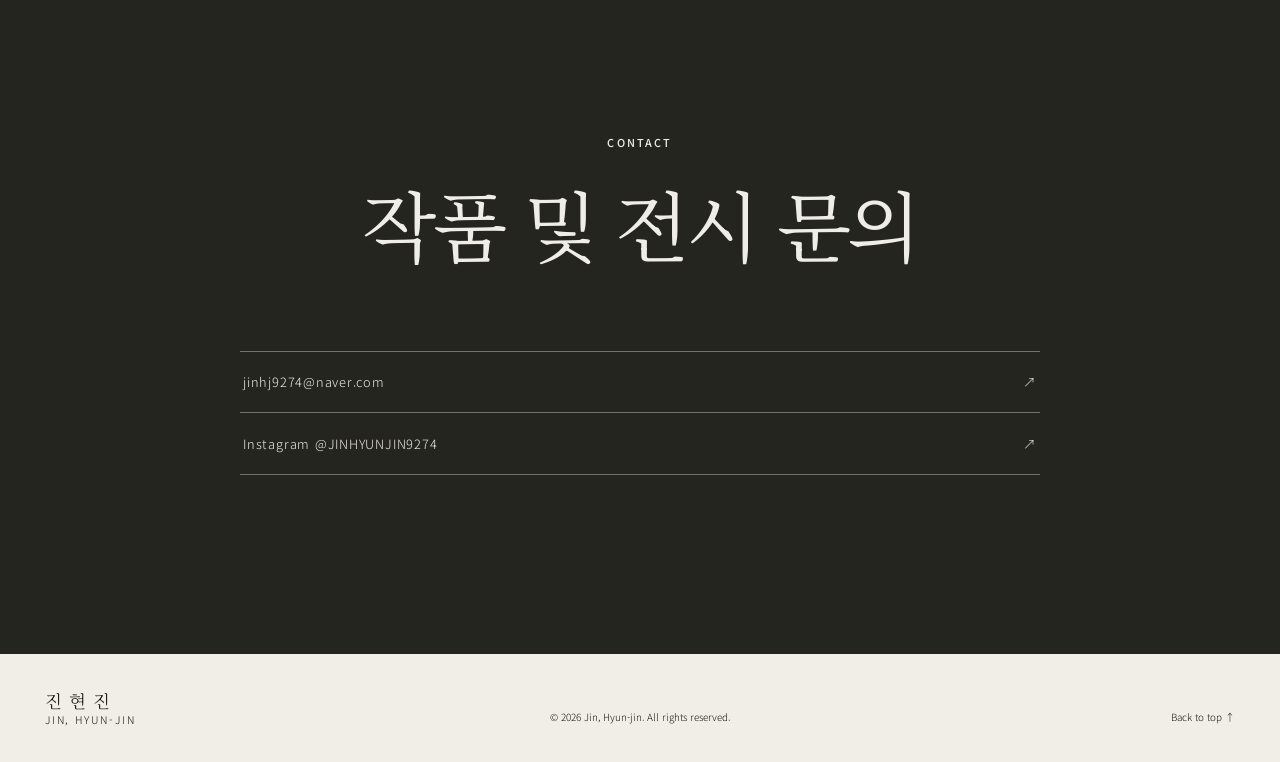
==== commit 737179fd: "Add complete English portfolio site" ====
--- a/index.html
+++ b/index.html
@@ -6,6 +6,9 @@
   <meta name="description" content="불교의 탑과 발원의 마음을 현대적인 색채로 그리는 진현진 작가의 공식 포트폴리오.">
   <meta name="theme-color" content="#f1eee7">
   <title>진현진 — Jin, Hyun-jin</title>
+  <link rel="canonical" href="https://jinhyunjin.github.io/">
+  <link rel="alternate" hreflang="ko" href="https://jinhyunjin.github.io/">
+  <link rel="alternate" hreflang="en" href="https://jinhyunjin.github.io/en/">
   <link rel="icon" href="assets/favicon.svg" type="image/svg+xml">
   <link rel="preconnect" href="https://fonts.googleapis.com">
   <link rel="preconnect" href="https://fonts.gstatic.com" crossorigin>
@@ -30,6 +33,7 @@
       <a href="#about">About</a>
       <a href="#exhibitions">Exhibitions</a>
       <a href="#contact">Contact</a>
+      <a class="language-link" href="en/" lang="en" hreflang="en" aria-label="View this site in English">EN</a>
     </nav>
   </header>
 
--- a/styles.css
+++ b/styles.css
@@ -43,11 +43,13 @@
   border-color: var(--line); backdrop-filter: blur(12px);
 }
 .brand { display: flex; flex-direction: column; line-height: 1.1; font-size: .66rem; letter-spacing: .18em; }
+.site-header:not(.scrolled) > .brand { color: white; text-shadow: 0 1px 12px rgba(0, 0, 0, .28); }
 .brand span:first-child { font-family: var(--serif); font-size: 1.1rem; letter-spacing: .4em; margin-bottom: .25rem; }
 nav { display: flex; gap: clamp(1rem, 2.5vw, 2.8rem); font-size: .75rem; letter-spacing: .08em; }
 nav a { position: relative; padding: .5rem 0; }
 nav a::after { content: ""; position: absolute; inset: auto 0 0; height: 1px; background: currentColor; transform: scaleX(0); transform-origin: right; transition: transform .3s; }
 nav a:hover::after, nav a:focus-visible::after { transform: scaleX(1); transform-origin: left; }
+nav .language-link { margin-left: .4rem; padding-left: 1.2rem; border-left: 1px solid var(--line); font-weight: 500; }
 .menu-button { display: none; border: 0; padding: .5rem; background: transparent; }
 
 .hero { min-height: 100svh; position: relative; overflow: hidden; display: grid; grid-template-columns: 44% 56%; }
@@ -56,6 +58,7 @@
 .hero-copy { display: flex; flex-direction: column; align-items: flex-start; justify-content: center; padding: 10rem 8vw 7rem; background: var(--paper); }
 .eyebrow { margin: 0 0 1.5rem; font-size: .68rem; font-weight: 500; letter-spacing: .2em; text-transform: uppercase; }
 .hero h1 { margin: 0; font: 400 clamp(3.7rem, 8vw, 8.6rem)/1.16 var(--serif); letter-spacing: -.05em; animation: rise .9s .25s both; }
+html[lang="en"] .hero h1 { font-size: clamp(3rem, 6vw, 6.4rem); line-height: 1.1; }
 .hero-sub { margin: 2rem 0 3.2rem; font-family: var(--serif); font-size: clamp(1rem, 1.3vw, 1.3rem); }
 .text-link { border-bottom: 1px solid var(--ink); padding: .5rem 0; font-size: .78rem; letter-spacing: .08em; }
 .text-link span { margin-left: 2rem; }
@@ -69,14 +72,11 @@
 .section-heading > p:last-child { max-width: 32rem; margin: 0 auto; font-family: var(--serif); color: #4f4d47; }
 
 .works { background: var(--paper-light); }
-.work-grid { max-width: 1500px; margin: auto; display: grid; grid-template-columns: repeat(12, 1fr); gap: clamp(2rem, 5vw, 6.5rem) 2.4vw; }
-.work-card { grid-column: span 4; margin: 0; cursor: zoom-in; }
-.work-card:nth-child(5n + 1), .work-card:nth-child(5n + 4) { grid-column: span 5; }
-.work-card:nth-child(5n + 2), .work-card:nth-child(5n + 5) { grid-column: span 3; align-self: end; }
-.work-card:nth-child(5n + 3) { grid-column: span 4; margin-top: 7vw; }
+.work-grid { max-width: 1500px; margin: auto; display: grid; grid-template-columns: repeat(3, minmax(0, 1fr)); gap: clamp(3rem, 6vw, 7rem) clamp(1.2rem, 2.8vw, 3rem); }
+.work-card { min-width: 0; margin: 0; cursor: zoom-in; }
 .work-card.hidden { display: none; }
-.work-image { overflow: hidden; background: #ddd8ce; }
-.work-image img { width: 100%; aspect-ratio: var(--ratio, 3/4); object-fit: cover; transition: transform .7s cubic-bezier(.2,.7,.2,1); }
+.work-image { display: flex; align-items: center; justify-content: center; aspect-ratio: 4 / 5; overflow: hidden; padding: clamp(.65rem, 1.5vw, 1.5rem); background: #e8e4dc; }
+.work-image img { width: 100%; height: 100%; object-fit: contain; transition: transform .7s cubic-bezier(.2,.7,.2,1); }
 .work-card:hover img { transform: scale(1.025); }
 .work-card figcaption { margin-top: 1rem; display: grid; grid-template-columns: 1fr auto; gap: .2rem 1rem; font-size: .72rem; line-height: 1.5; }
 .work-title { font-family: var(--serif); font-size: .84rem; }
@@ -86,12 +86,13 @@
 .outline-button span { margin-left: 1rem; }
 .outline-button:hover { background: var(--ink); color: white; }
 
-.statement { min-height: 100vh; display: grid; grid-template-columns: .8fr 1.2fr; gap: 7vw; align-items: center; background: #b64734; color: #f7eee2; }
-.statement-mark { font: 300 clamp(13rem, 30vw, 30rem)/.75 var(--serif); opacity: .18; text-align: center; }
-.statement-body { max-width: 660px; }
+.statement { min-height: 100vh; display: flex; align-items: center; background: #b64734; color: #f7eee2; }
+.statement-mark { display: none; }
+.statement-body { width: min(100%, 780px); margin: 0 auto; }
 .statement-body h2 { margin: 0 0 4rem; font: 400 clamp(2rem, 4vw, 4rem)/1.4 var(--serif); letter-spacing: -.04em; }
-.statement-copy { display: grid; grid-template-columns: 1fr 1fr; gap: 1.5rem 2.5rem; font-size: .83rem; }
-.statement-copy p:first-child { grid-column: 1/-1; font: 300 clamp(1.05rem, 1.5vw, 1.35rem)/1.9 var(--serif); }
+.statement-copy { font-size: .9rem; word-break: keep-all; overflow-wrap: break-word; text-wrap: pretty; }
+.statement-copy p { max-width: 680px; margin: 0 0 1.8rem; }
+.statement-copy p:first-child { font: 300 clamp(1.05rem, 1.5vw, 1.35rem)/1.9 var(--serif); }
 
 .about { padding-top: clamp(8rem, 15vw, 14rem); background: var(--paper); }
 .about-title { display: grid; grid-template-columns: 1fr 2fr; align-items: start; border-bottom: 1px solid var(--ink); padding-bottom: 4rem; }
@@ -139,27 +140,27 @@
 @media (max-width: 800px) {
   .site-header { height: 68px; padding: 0 1.2rem; }
   .menu-button { display: grid; gap: 6px; z-index: 2; }
+  .site-header:not(.scrolled) .menu-button { color: white; filter: drop-shadow(0 1px 6px rgba(0, 0, 0, .3)); }
+  .menu-open .site-header .brand, .menu-open .site-header .menu-button { color: var(--ink); text-shadow: none; filter: none; }
   .menu-button i { display: block; width: 24px; height: 1px; background: currentColor; transition: .25s; }
   .menu-open .menu-button i:first-of-type { transform: translateY(3.5px) rotate(45deg); }
   .menu-open .menu-button i:last-of-type { transform: translateY(-3.5px) rotate(-45deg); }
   nav { display: none; position: fixed; inset: 0; background: var(--paper); flex-direction: column; align-items: center; justify-content: center; gap: 1.5rem; font: 300 1.7rem var(--serif); }
+  nav .language-link { margin: 1rem 0 0; padding: .7rem 1.2rem; border: 1px solid var(--ink); font: 500 .8rem var(--sans); letter-spacing: .15em; }
   .menu-open nav { display: flex; }
   .hero { display: block; min-height: 100svh; }
-  .hero-art { height: 58svh; }
-  .hero-copy { min-height: 42svh; padding: 4rem 1.5rem 3rem; }
+  .hero-art { height: 44svh; }
+  .hero-copy { min-height: 56svh; padding: 3.5rem 1.5rem 3rem; }
   .hero h1 { font-size: clamp(3.6rem, 18vw, 5.7rem); }
+  html[lang="en"] .hero h1 { font-size: clamp(3rem, 13vw, 4.8rem); }
   .hero-sub { margin: 1.2rem 0 2rem; }
-  .hero-caption { top: calc(58svh - 11rem); bottom: auto; left: 1rem; }
+  .hero-caption { top: calc(44svh - 9rem); bottom: auto; left: 1rem; }
   .section { padding-left: 1.25rem; padding-right: 1.25rem; }
-  .work-grid { gap: 4.5rem 1rem; }
-  .work-card, .work-card:nth-child(n) { grid-column: span 6; margin-top: 0; }
-  .work-card:nth-child(3n+2) { margin-top: 5rem; }
+  .work-grid { grid-template-columns: repeat(2, minmax(0, 1fr)); gap: 4.5rem 1rem; }
+  .work-card { margin-top: 0; }
   .work-card figcaption { display: block; }
   .work-year { float: right; }
-  .statement { display: block; position: relative; overflow: hidden; }
-  .statement-mark { position: absolute; top: 8rem; right: -3rem; font-size: 19rem; }
-  .statement-body { position: relative; }
-  .statement-copy { display: block; }
+  .statement { display: block; }
   .statement-copy p { margin-bottom: 1.5rem; }
   .about-title, .about-columns { display: block; }
   .about-title h2 { margin-top: 2rem; }
@@ -172,8 +173,8 @@
 }
 
 @media (max-width: 480px) {
-  .work-grid { display: block; }
-  .work-card, .work-card:nth-child(n) { margin: 0 0 4.5rem; }
+  .work-grid { grid-template-columns: 1fr; }
+  .work-card { margin: 0 0 2rem; }
   .section-action { margin-top: 2rem; }
 }
 
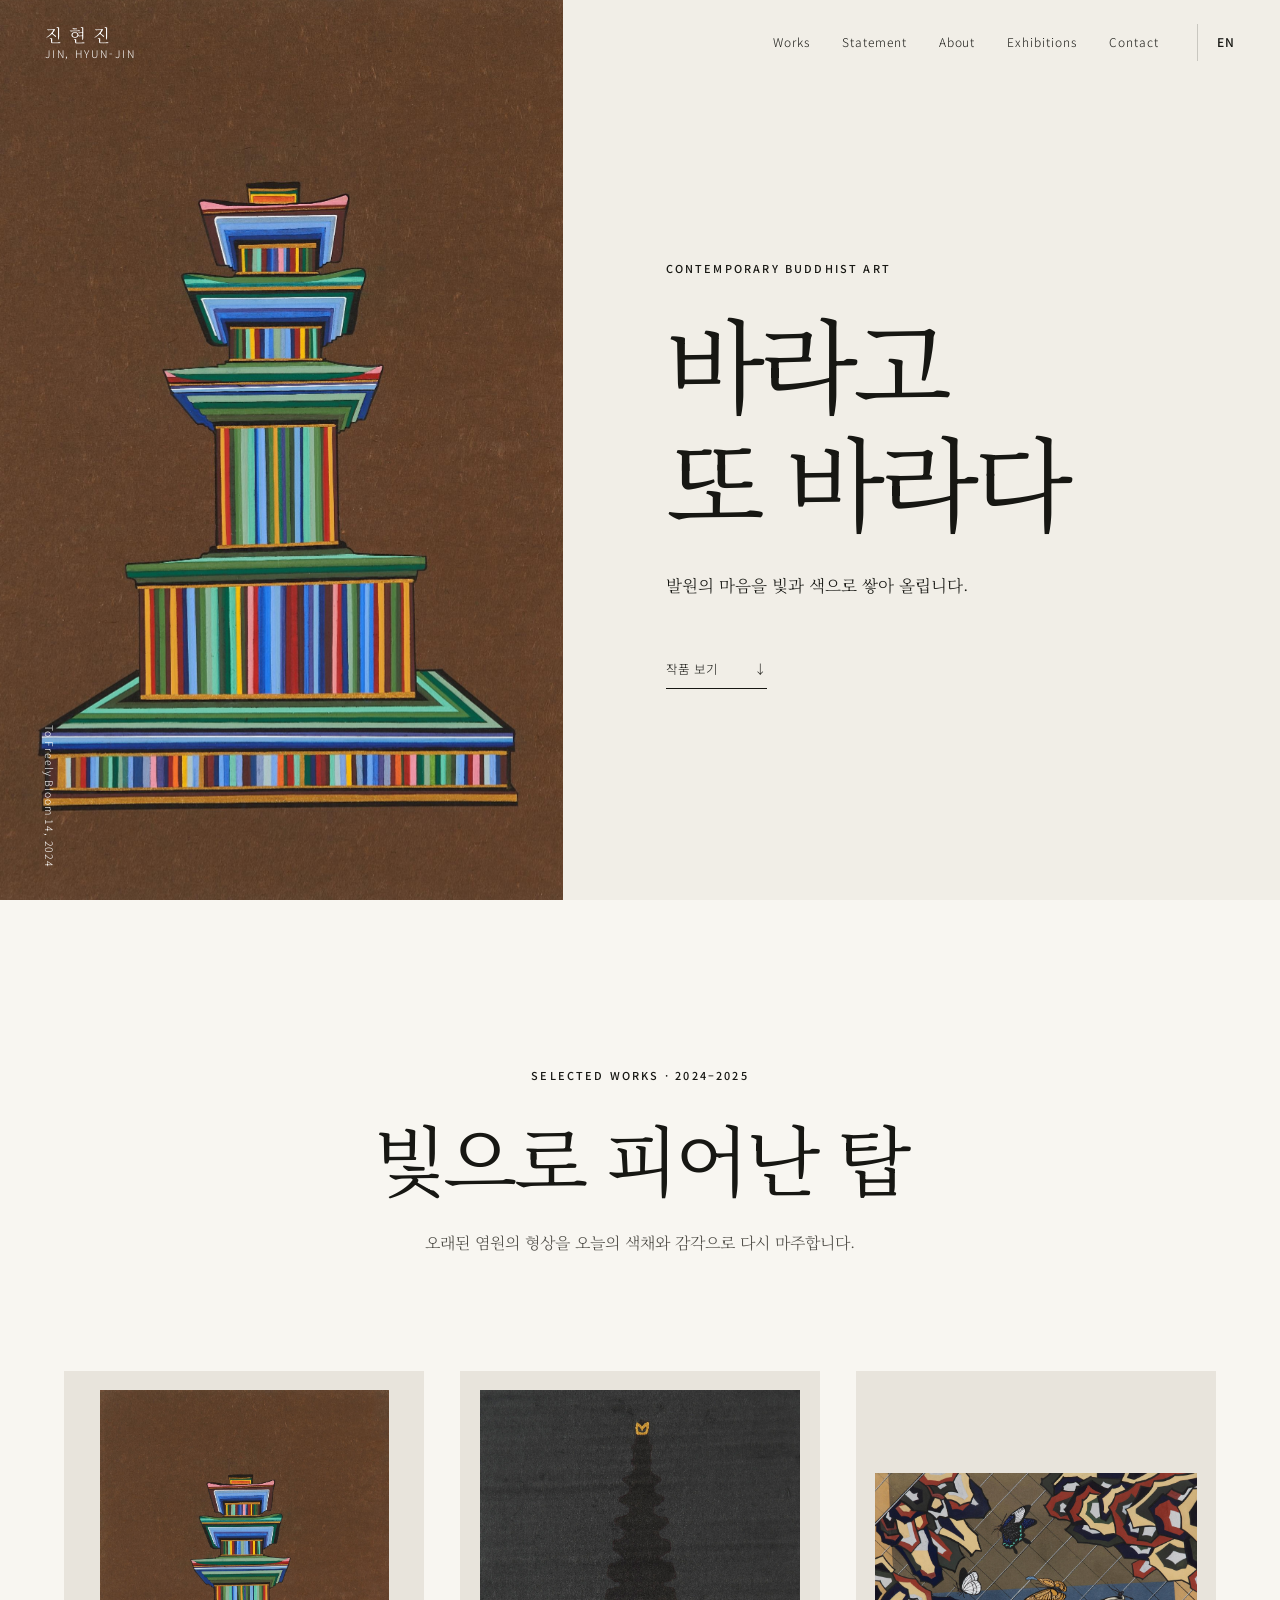
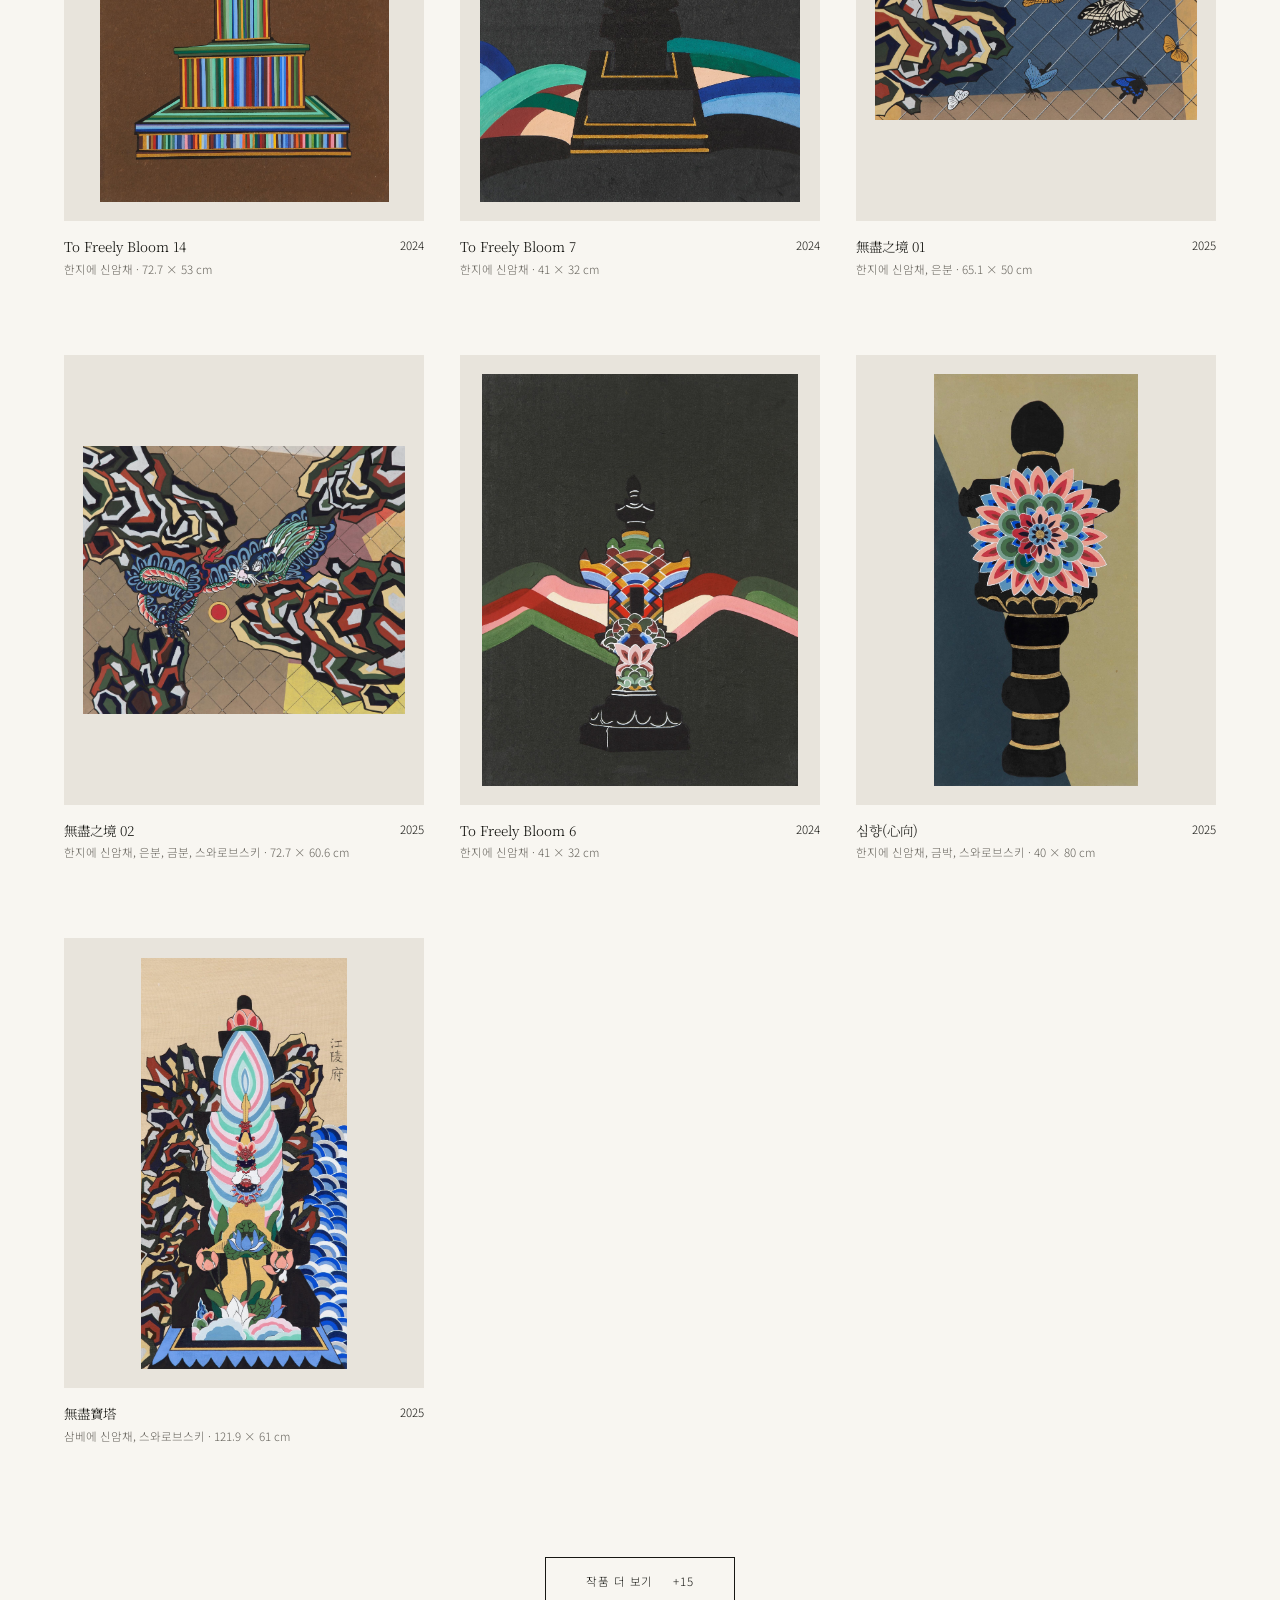
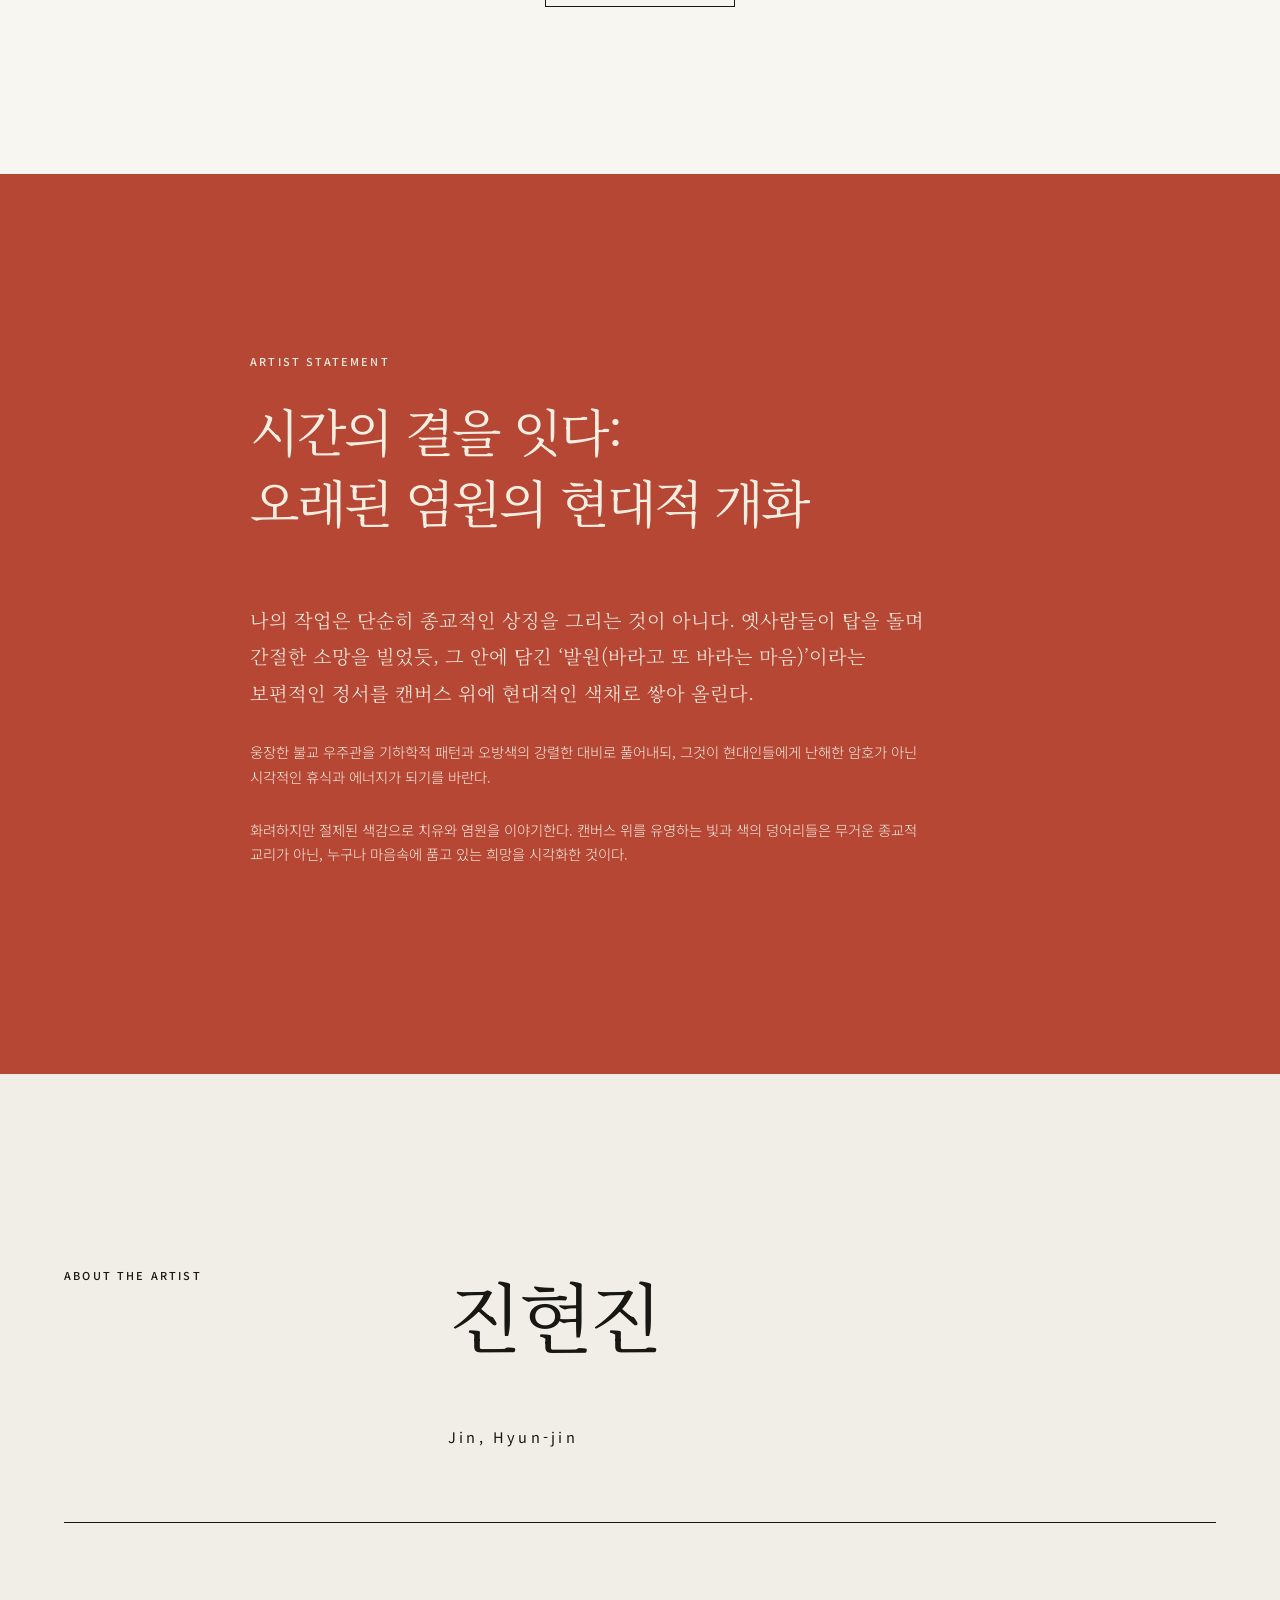
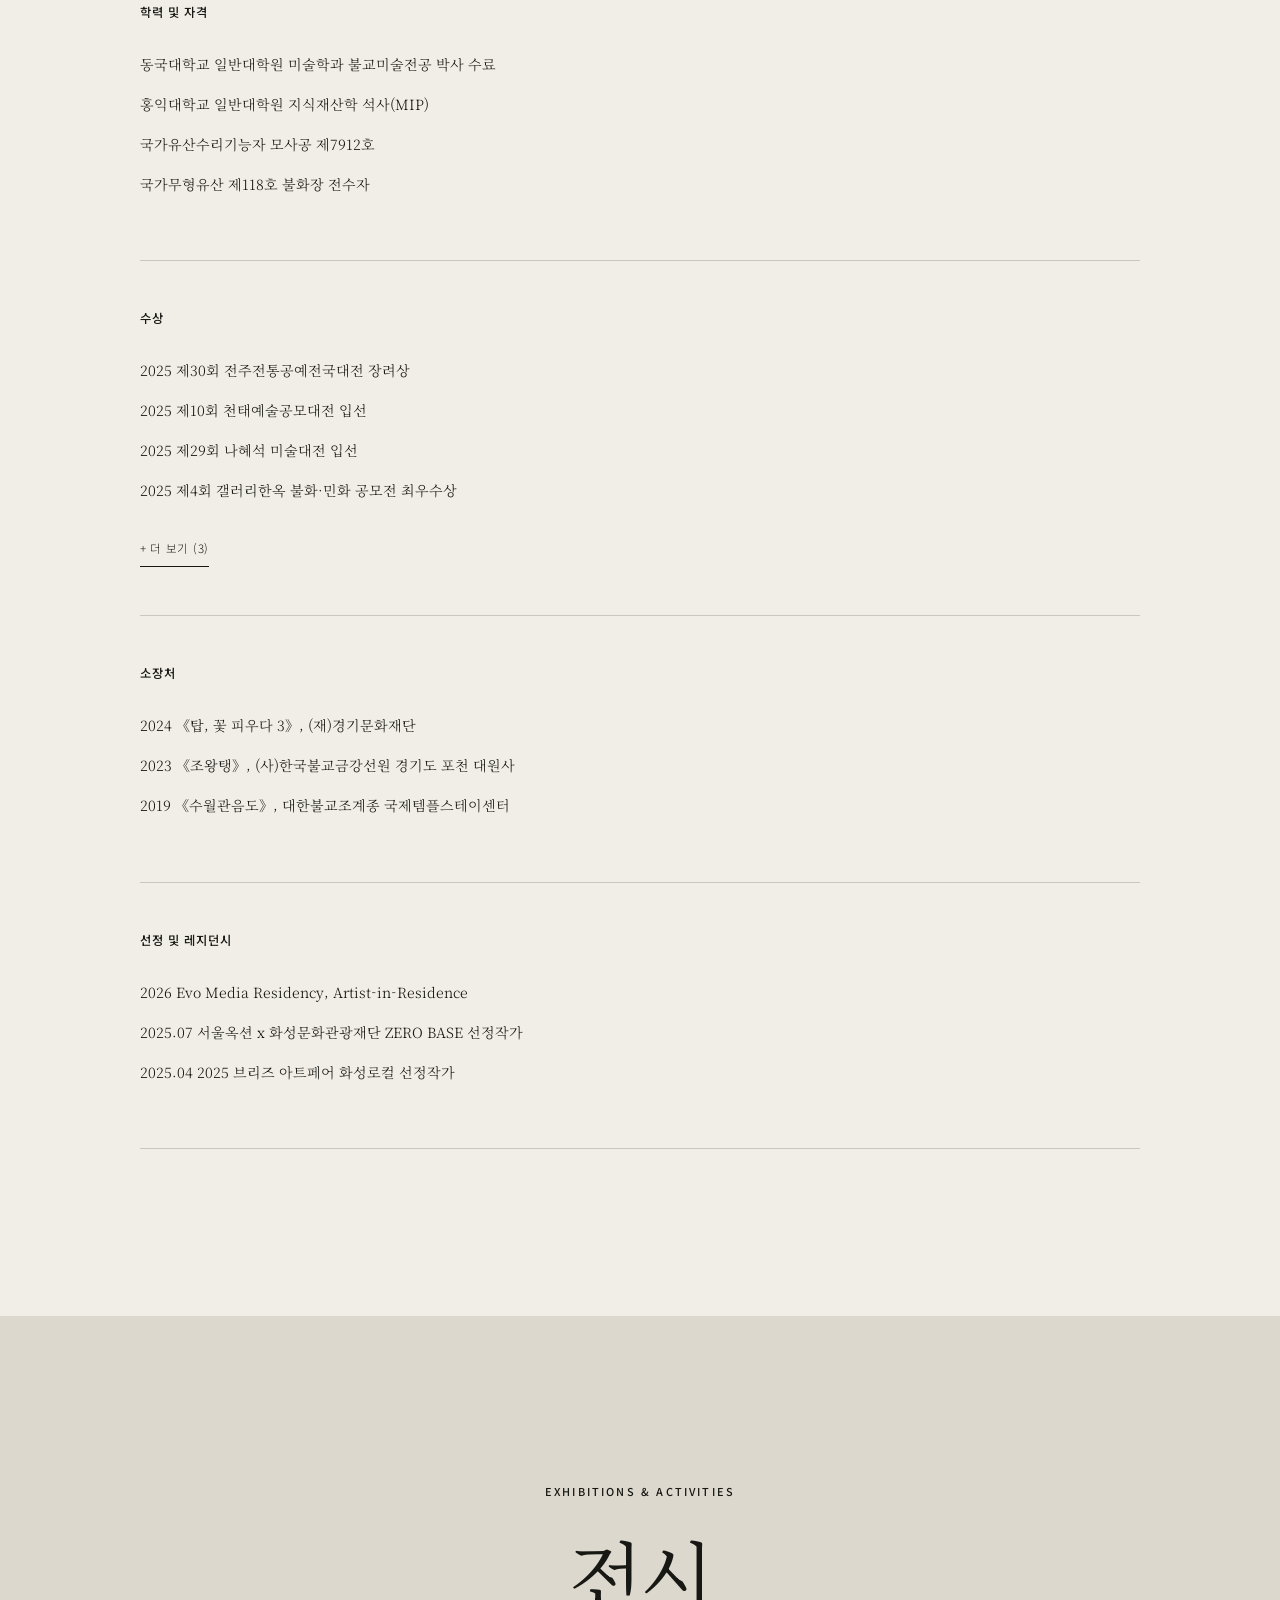
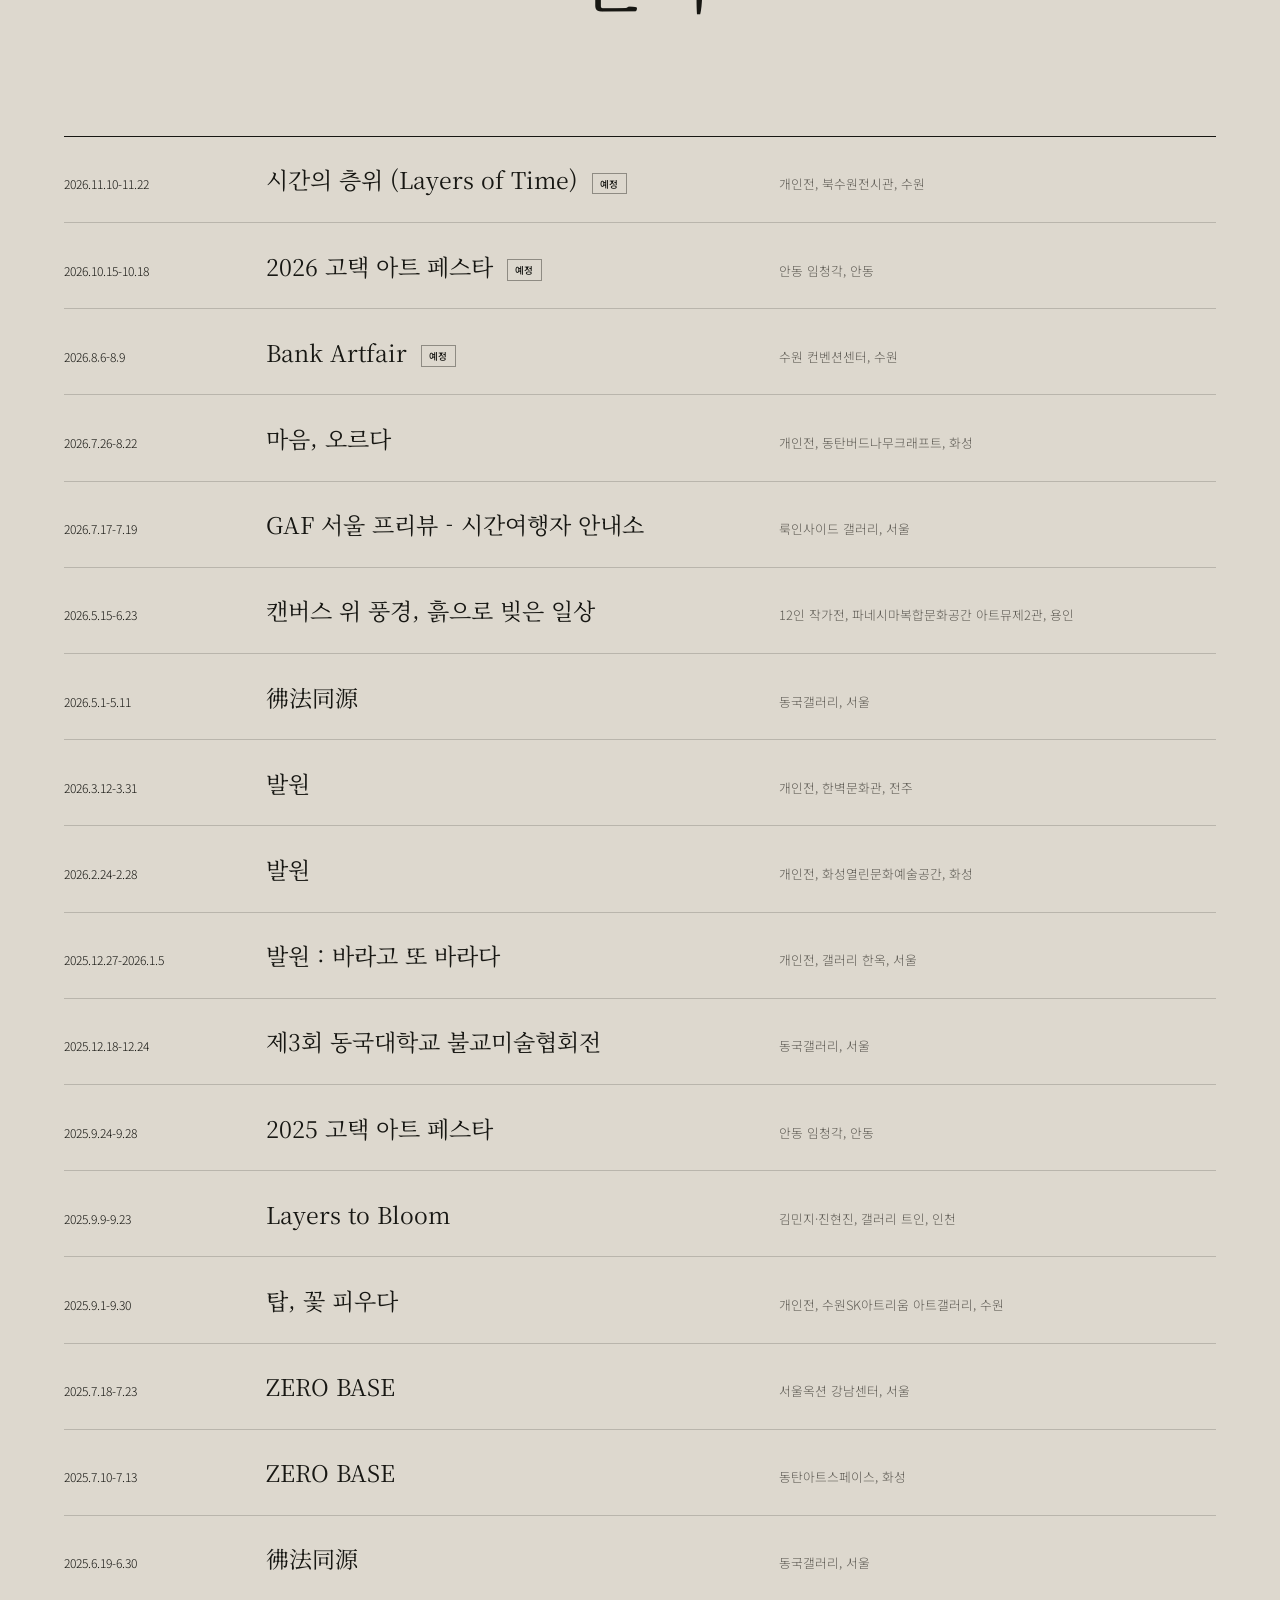
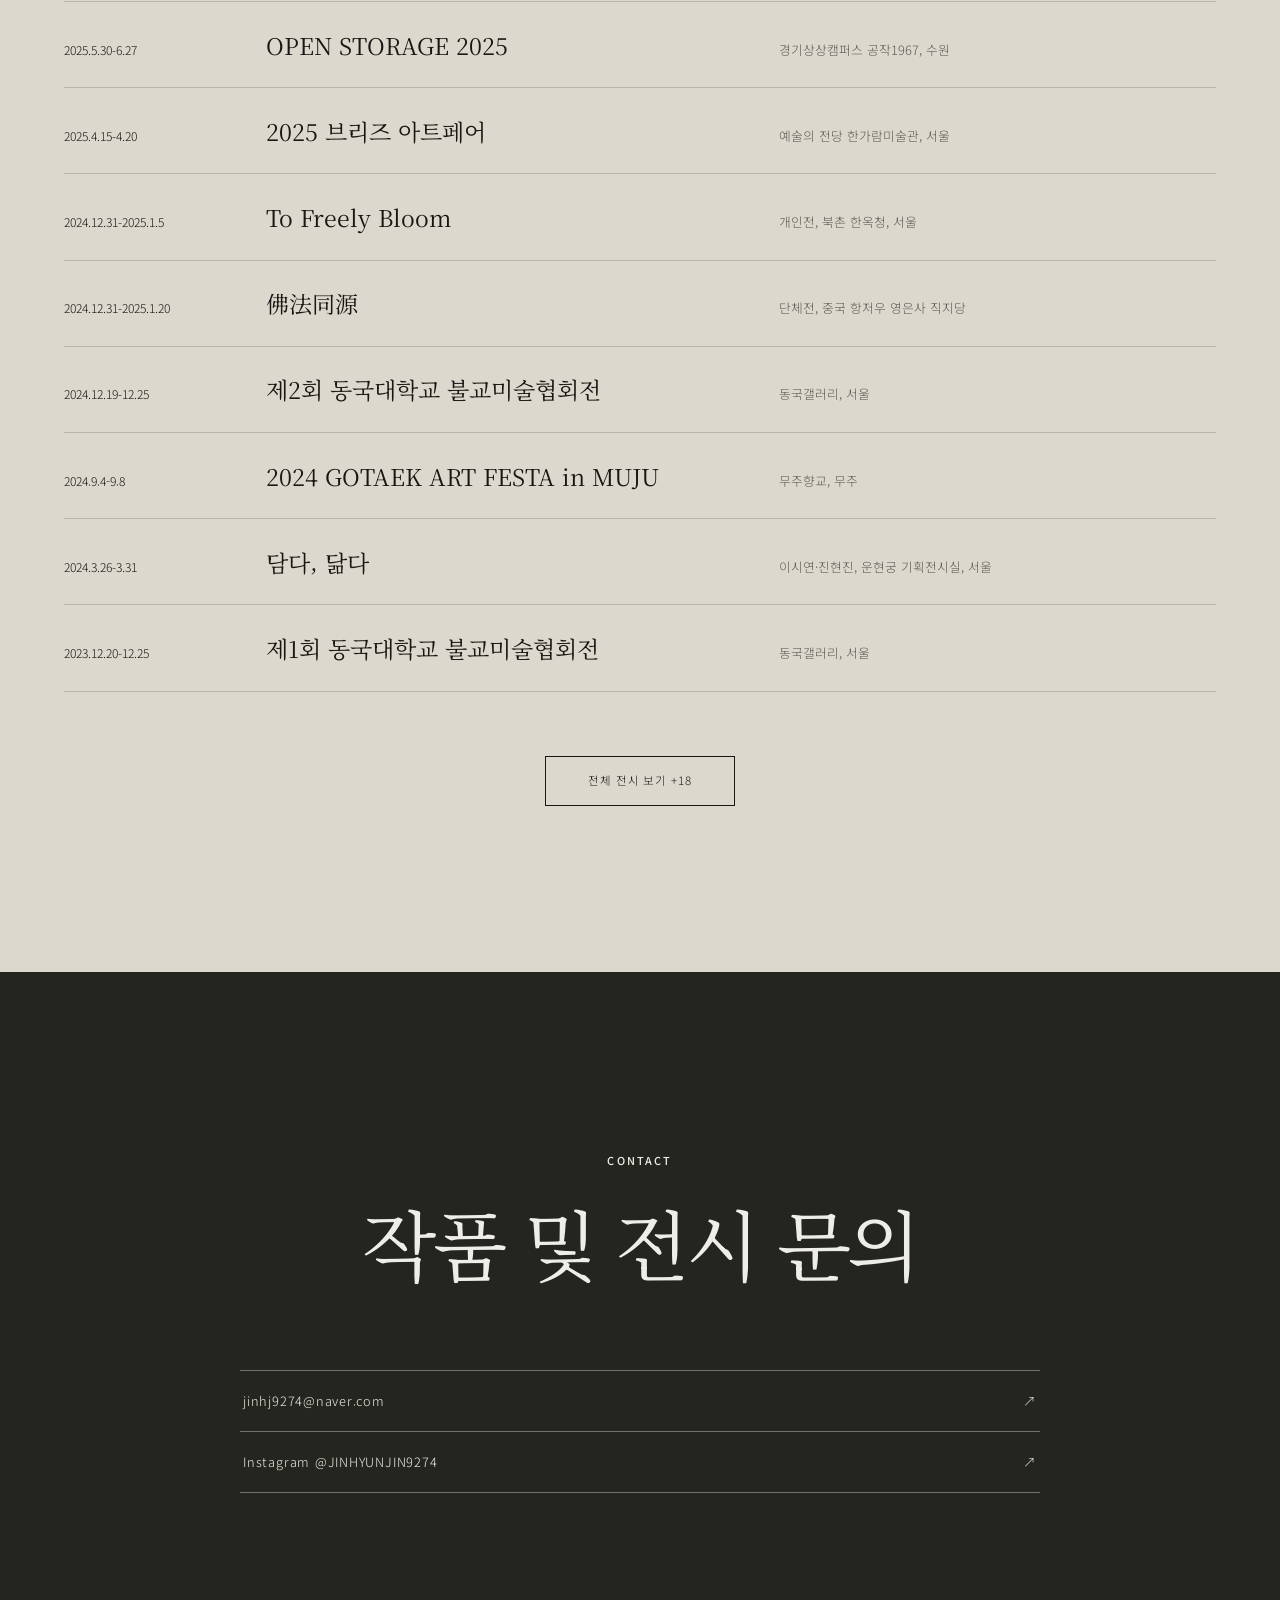
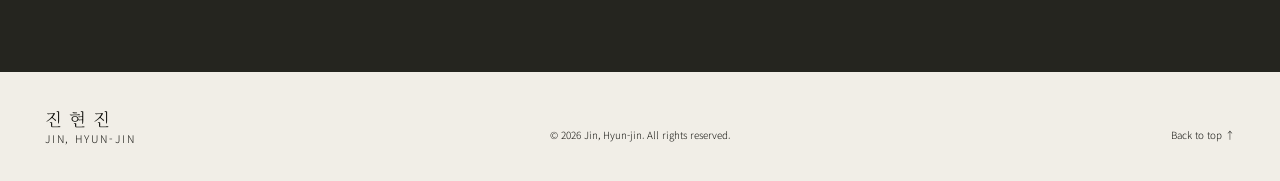
==== commit 4e55f5cf: "Render complete CV from editable Markdown" ====
--- a/index.html
+++ b/index.html
@@ -81,49 +81,20 @@
         <p class="eyebrow">About the Artist</p>
         <h2>진현진<br><span>Jin, Hyun-jin</span></h2>
       </div>
-      <div class="about-columns reveal">
-        <div>
-          <h3>학력 및 자격</h3>
-          <ul>
-            <li>동국대학교 일반대학원 미술학과 불교미술전공 박사 수료</li>
-            <li>홍익대학교 일반대학원 지식재산학 석사(MIP)</li>
-            <li>국가유산수리기능자 모사공 제7912호</li>
-            <li>국가무형유산 제118호 불화장 전수자</li>
-          </ul>
-        </div>
-        <div>
-          <h3>주요 수상</h3>
-          <ul>
-            <li><time>2025</time> 갤러리한옥 불화·민화 공모전 최우수상</li>
-            <li><time>2025</time> 전주전통공예전국대전 장려상</li>
-            <li><time>2016</time> 천태예술공모대전 우수상</li>
-            <li><time>2015</time> 대한민국불교미술대전 입선</li>
-          </ul>
-        </div>
-        <div>
-          <h3>주요 소장처</h3>
-          <ul>
-            <li>경기문화재단</li>
-            <li>한국불교금강선원 대원사</li>
-            <li>대한불교조계종 국제템플스테이센터</li>
-          </ul>
-        </div>
+      <div class="about-columns reveal" data-cv-sections aria-busy="true">
+        <p class="cv-loading">이력을 불러오는 중입니다.</p>
       </div>
     </section>
 
     <section class="exhibitions section" id="exhibitions">
       <div class="section-heading reveal">
-        <p class="eyebrow">Selected Exhibitions</p>
+        <p class="eyebrow">Exhibitions &amp; Activities</p>
         <h2>전시</h2>
       </div>
-      <div class="exhibition-list reveal">
-        <article><time>2026</time><h3>《발원》</h3><p>개인전 · 한벽문화관, 전주</p></article>
-        <article><time>2026</time><h3>《발원》</h3><p>개인전 · 화성열린문화예술공간</p></article>
-        <article><time>2025</time><h3>《발원 : 바라고 또 바라다》</h3><p>개인전 · 갤러리 한옥</p></article>
-        <article><time>2025</time><h3>《Layers to Bloom》</h3><p>김민지·진현진 · 갤러리 트인, 인천</p></article>
-        <article><time>2025</time><h3>《탑, 꽃 피우다》</h3><p>개인전 · 수원SK아트리움 아트갤러리</p></article>
-        <article><time>2024</time><h3>《To Freely Bloom》</h3><p>개인전 · 북촌 한옥청, 서울</p></article>
-        <article><time>2024</time><h3>《담다, 닮다》</h3><p>이시연·진현진 · 운현궁 기획전시실, 서울</p></article>
+      <div class="exhibition-list reveal" data-exhibition-list aria-busy="true">
+        <p class="cv-loading">전시 이력을 불러오는 중입니다.</p>
+      </div>
+      <div class="section-action cv-action" data-exhibition-action hidden>
       </div>
     </section>
 
--- a/styles.css
+++ b/styles.css
@@ -98,18 +98,31 @@
 .about-title { display: grid; grid-template-columns: 1fr 2fr; align-items: start; border-bottom: 1px solid var(--ink); padding-bottom: 4rem; }
 .about-title h2 { margin: 0; }
 .about-title h2 span { font-family: var(--sans); font-size: .19em; font-weight: 400; letter-spacing: .22em; }
-.about-columns { display: grid; grid-template-columns: 1.4fr 1fr .8fr; gap: 5vw; padding-top: 4rem; }
+.about-columns { display: block; width: min(100%, 1000px); margin: 0 auto; padding-top: 2rem; }
+.cv-section { padding: 3rem 0; border-bottom: 1px solid var(--line); }
 .about h3 { font: 500 .77rem var(--sans); letter-spacing: .08em; margin: 0 0 2rem; }
 .about ul { list-style: none; padding: 0; margin: 0; font-family: var(--serif); font-size: .88rem; }
-.about li { margin-bottom: 1rem; }
+.about li { margin-bottom: 1rem; word-break: keep-all; overflow-wrap: break-word; text-wrap: pretty; }
 .about time { display: inline-block; width: 3.5rem; color: #757169; font-family: var(--sans); font-size: .73rem; }
+.cv-toggle {
+  margin-top: .8rem; padding: .45rem 0; border: 0; border-bottom: 1px solid currentColor;
+  background: transparent; cursor: pointer; font-size: .72rem; letter-spacing: .06em;
+}
+.cv-toggle:hover, .cv-toggle:focus-visible { color: var(--red); }
+.cv-loading { margin: 2rem 0; font-family: var(--serif); font-size: .85rem; color: #6c6961; }
+.cv-error { color: var(--red); }
 
 .exhibitions { background: #ddd8ce; }
-.exhibition-list { max-width: 1150px; margin: auto; border-top: 1px solid var(--ink); }
-.exhibition-list article { display: grid; grid-template-columns: 100px 1.1fr 1fr; gap: 2rem; align-items: baseline; border-bottom: 1px solid var(--line); padding: 1.6rem 0; }
+.exhibition-list { max-width: 1250px; margin: auto; border-top: 1px solid var(--ink); }
+.exhibition-list article { display: grid; grid-template-columns: 170px 1.1fr 1fr; gap: 2rem; align-items: baseline; border-bottom: 1px solid var(--line); padding: 1.6rem 0; }
 .exhibition-list time { font-size: .75rem; }
-.exhibition-list h3 { margin: 0; font: 400 clamp(1.1rem, 1.8vw, 1.55rem) var(--serif); }
-.exhibition-list p { margin: 0; color: #5d5a53; font-size: .8rem; }
+.exhibition-list h3 { margin: 0; font: 400 clamp(1.1rem, 1.8vw, 1.55rem) var(--serif); word-break: keep-all; text-wrap: pretty; }
+.exhibition-list p { margin: 0; color: #5d5a53; font-size: .8rem; word-break: keep-all; overflow-wrap: break-word; text-wrap: pretty; }
+.exhibition-status {
+  display: inline-block; margin-left: .45rem; padding: .18rem .42rem; border: 1px solid rgba(23, 23, 19, .4);
+  vertical-align: .2em; font: 500 .6rem var(--sans); letter-spacing: .06em;
+}
+.cv-action { margin-top: 4rem; }
 
 .contact { padding-top: clamp(8rem, 14vw, 13rem); padding-bottom: clamp(8rem, 14vw, 13rem); text-align: center; background: #25251f; color: #efede7; }
 .contact h2 { margin-bottom: 5rem; }
@@ -164,9 +177,9 @@
   .statement-copy p { margin-bottom: 1.5rem; }
   .about-title, .about-columns { display: block; }
   .about-title h2 { margin-top: 2rem; }
-  .about-columns > div { margin-bottom: 3.5rem; }
-  .exhibition-list article { grid-template-columns: 55px 1fr; gap: .5rem 1rem; }
-  .exhibition-list p { grid-column: 2; }
+  .cv-section { padding: 2.5rem 0; }
+  .exhibition-list article { grid-template-columns: 1fr; gap: .35rem; padding: 1.5rem 0; }
+  .exhibition-list p { grid-column: auto; }
   footer { grid-template-columns: 1fr auto; }
   footer p { display: none; }
   .art-dialog[open] { grid-template-columns: 45px 1fr 45px; }
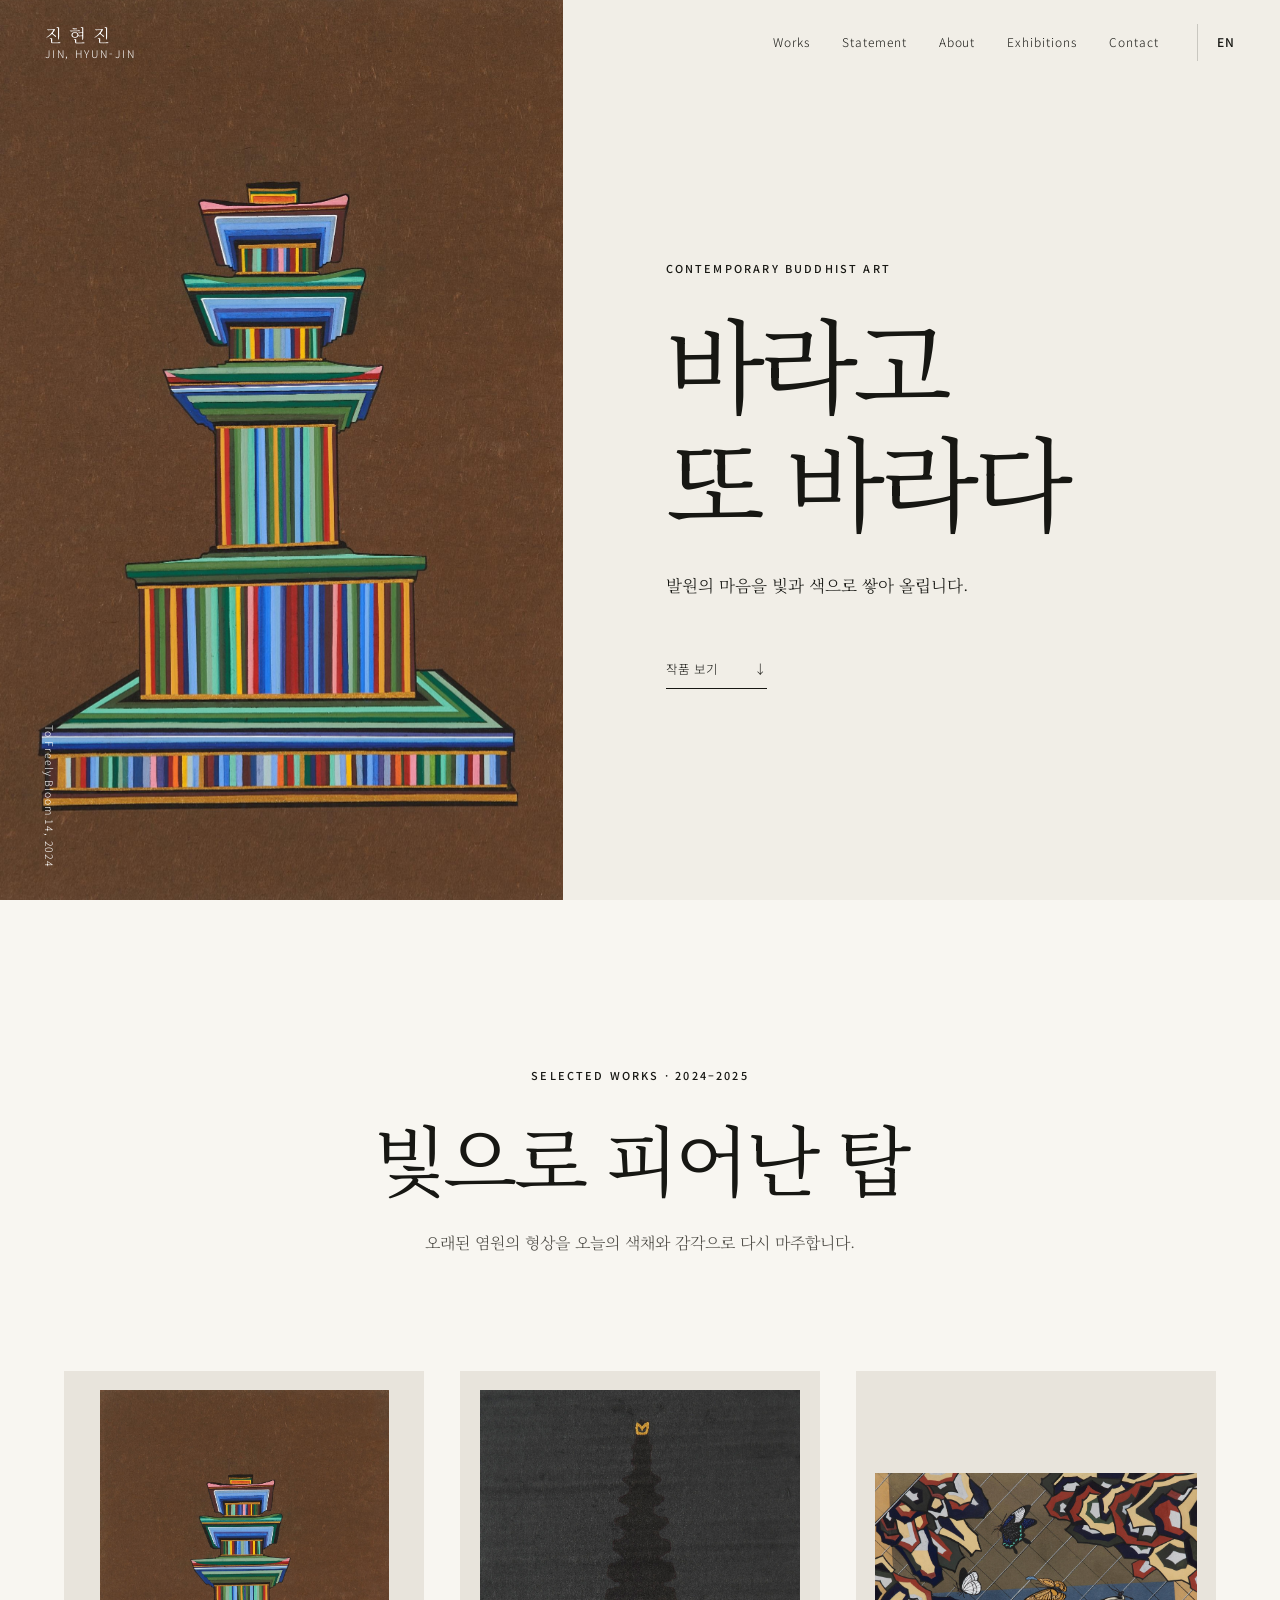
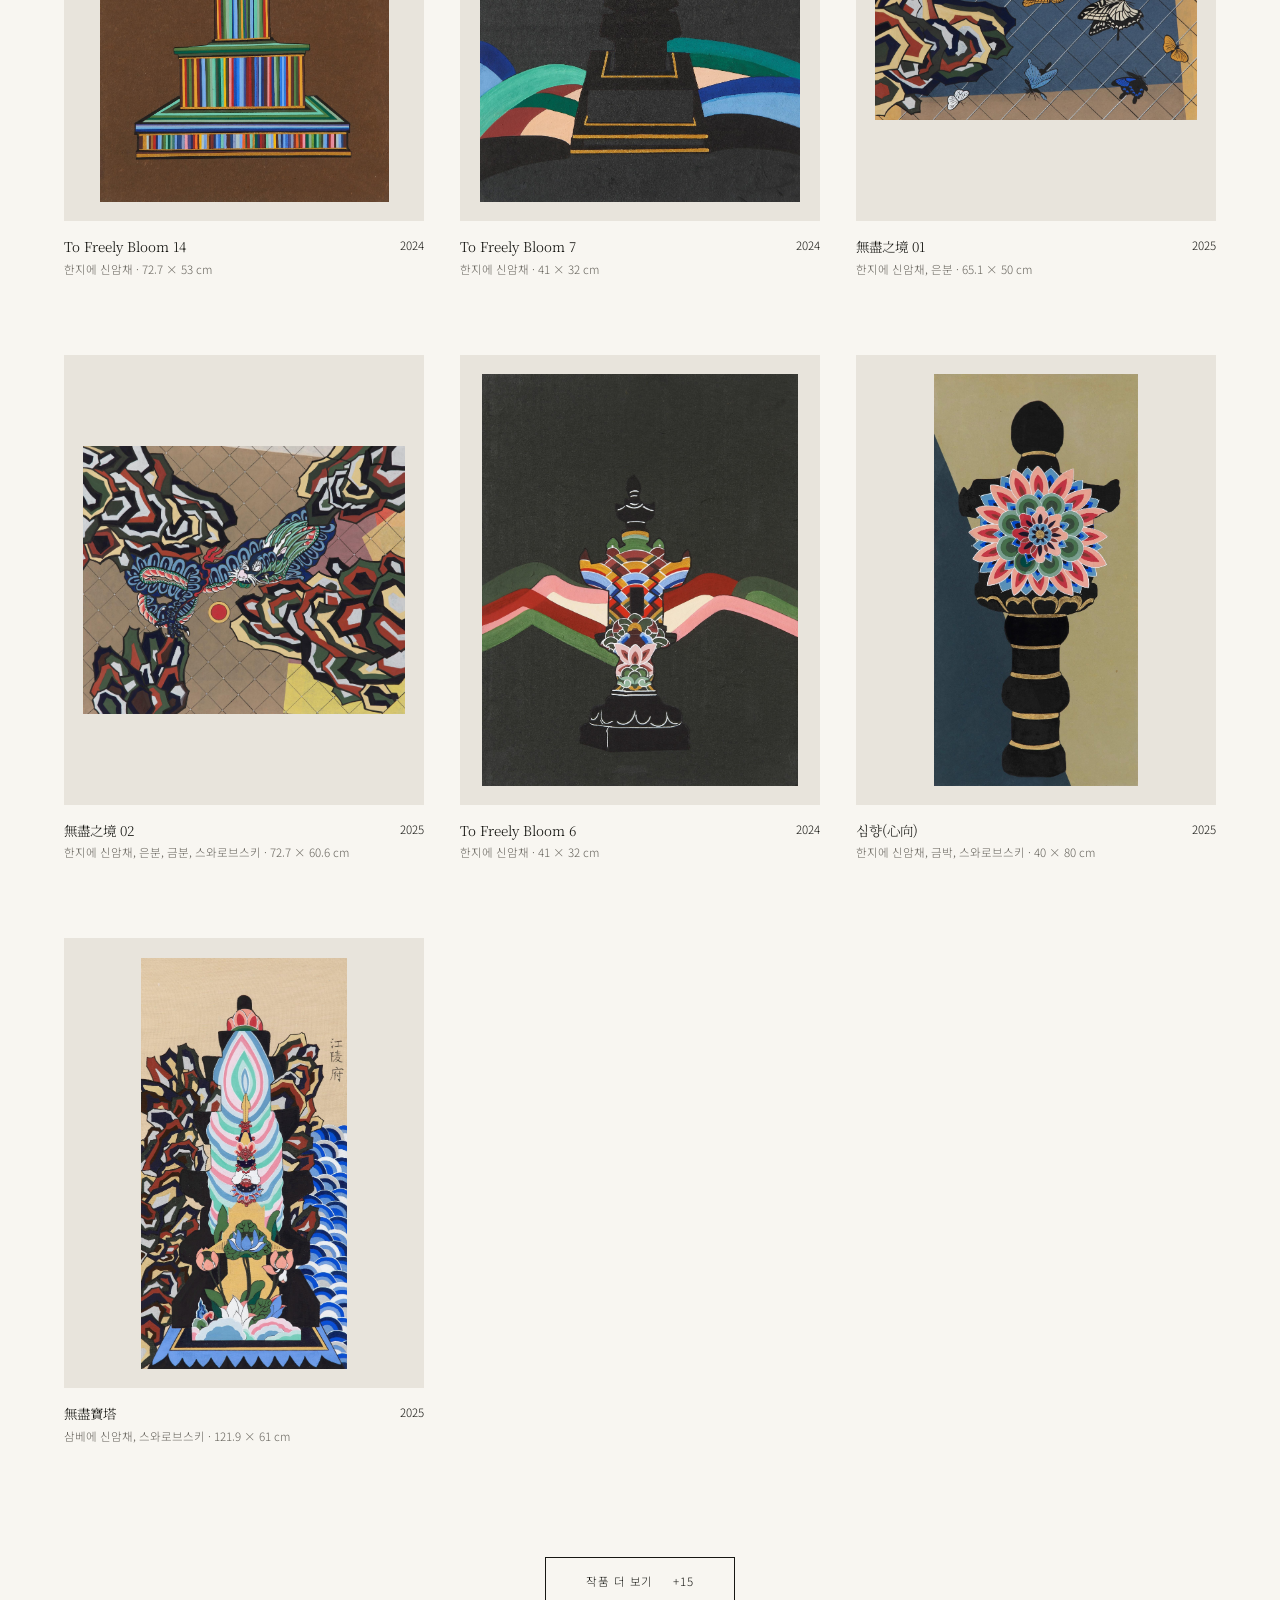
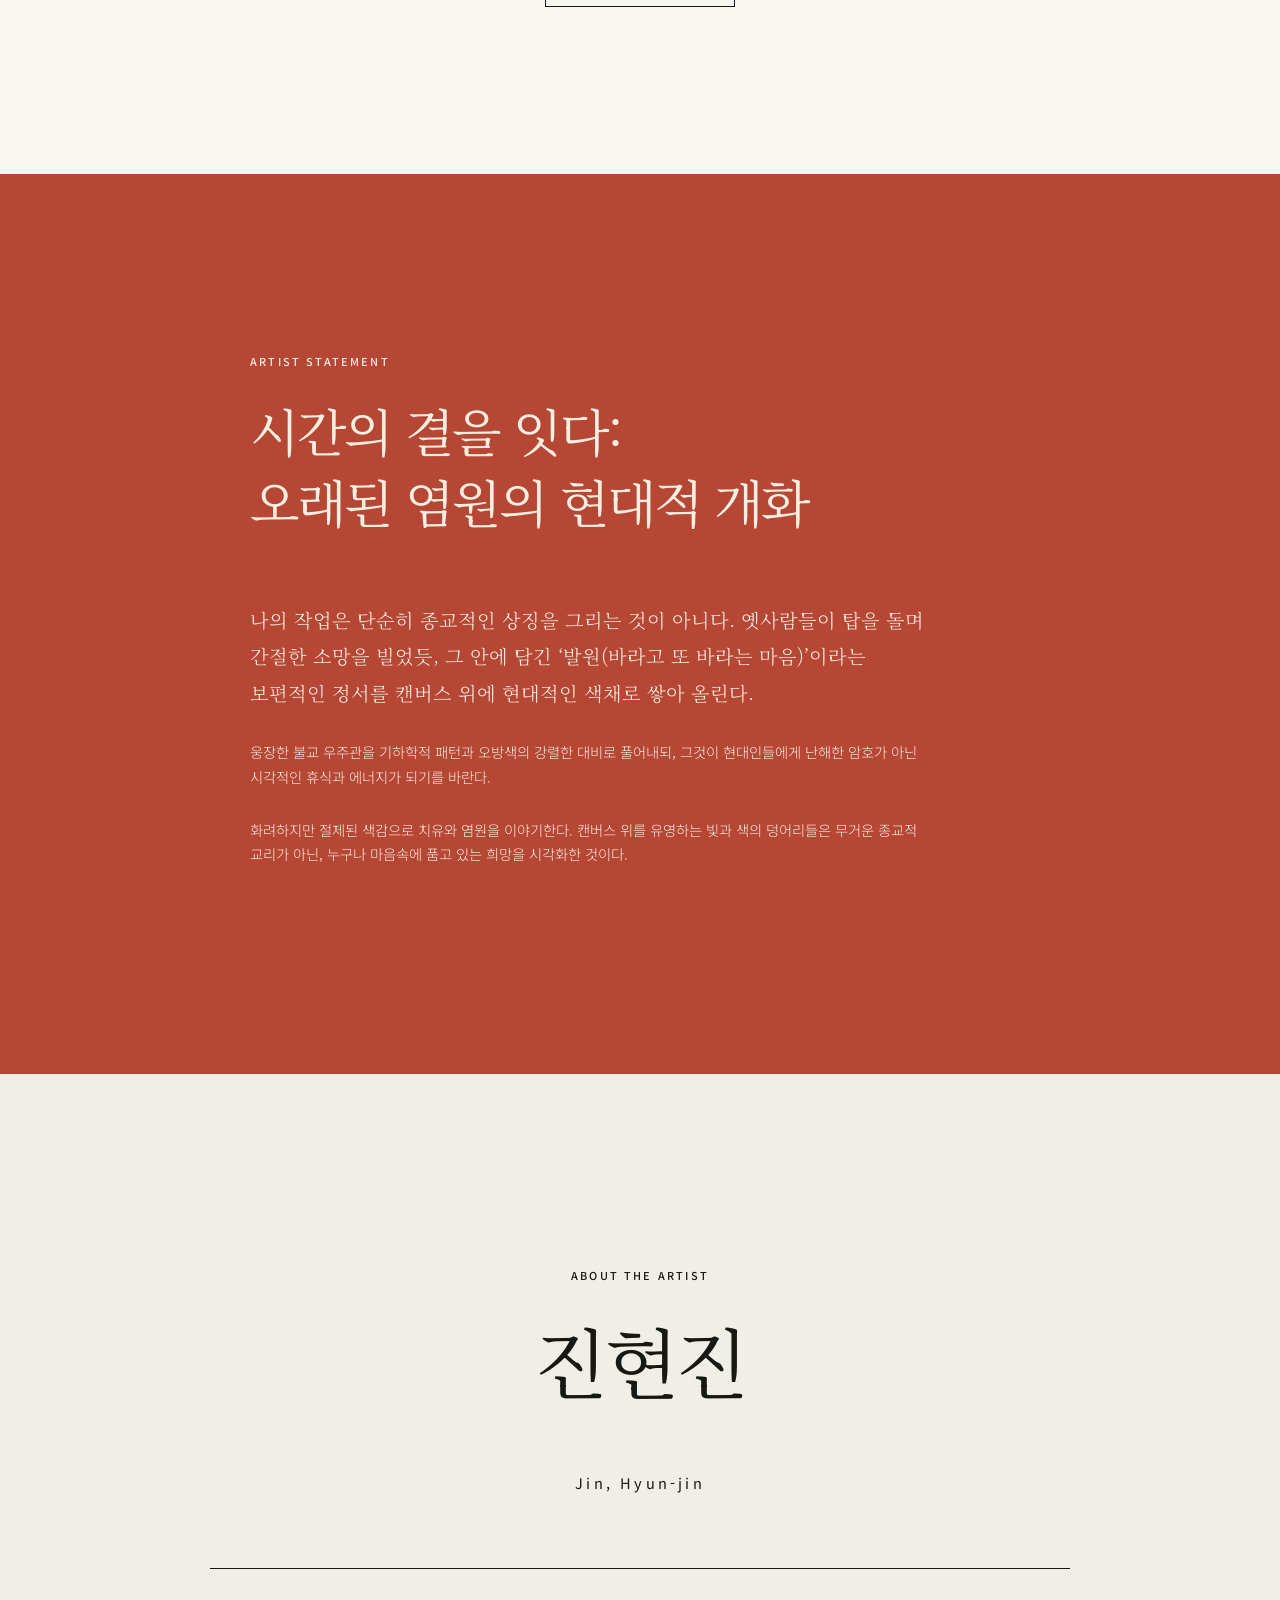
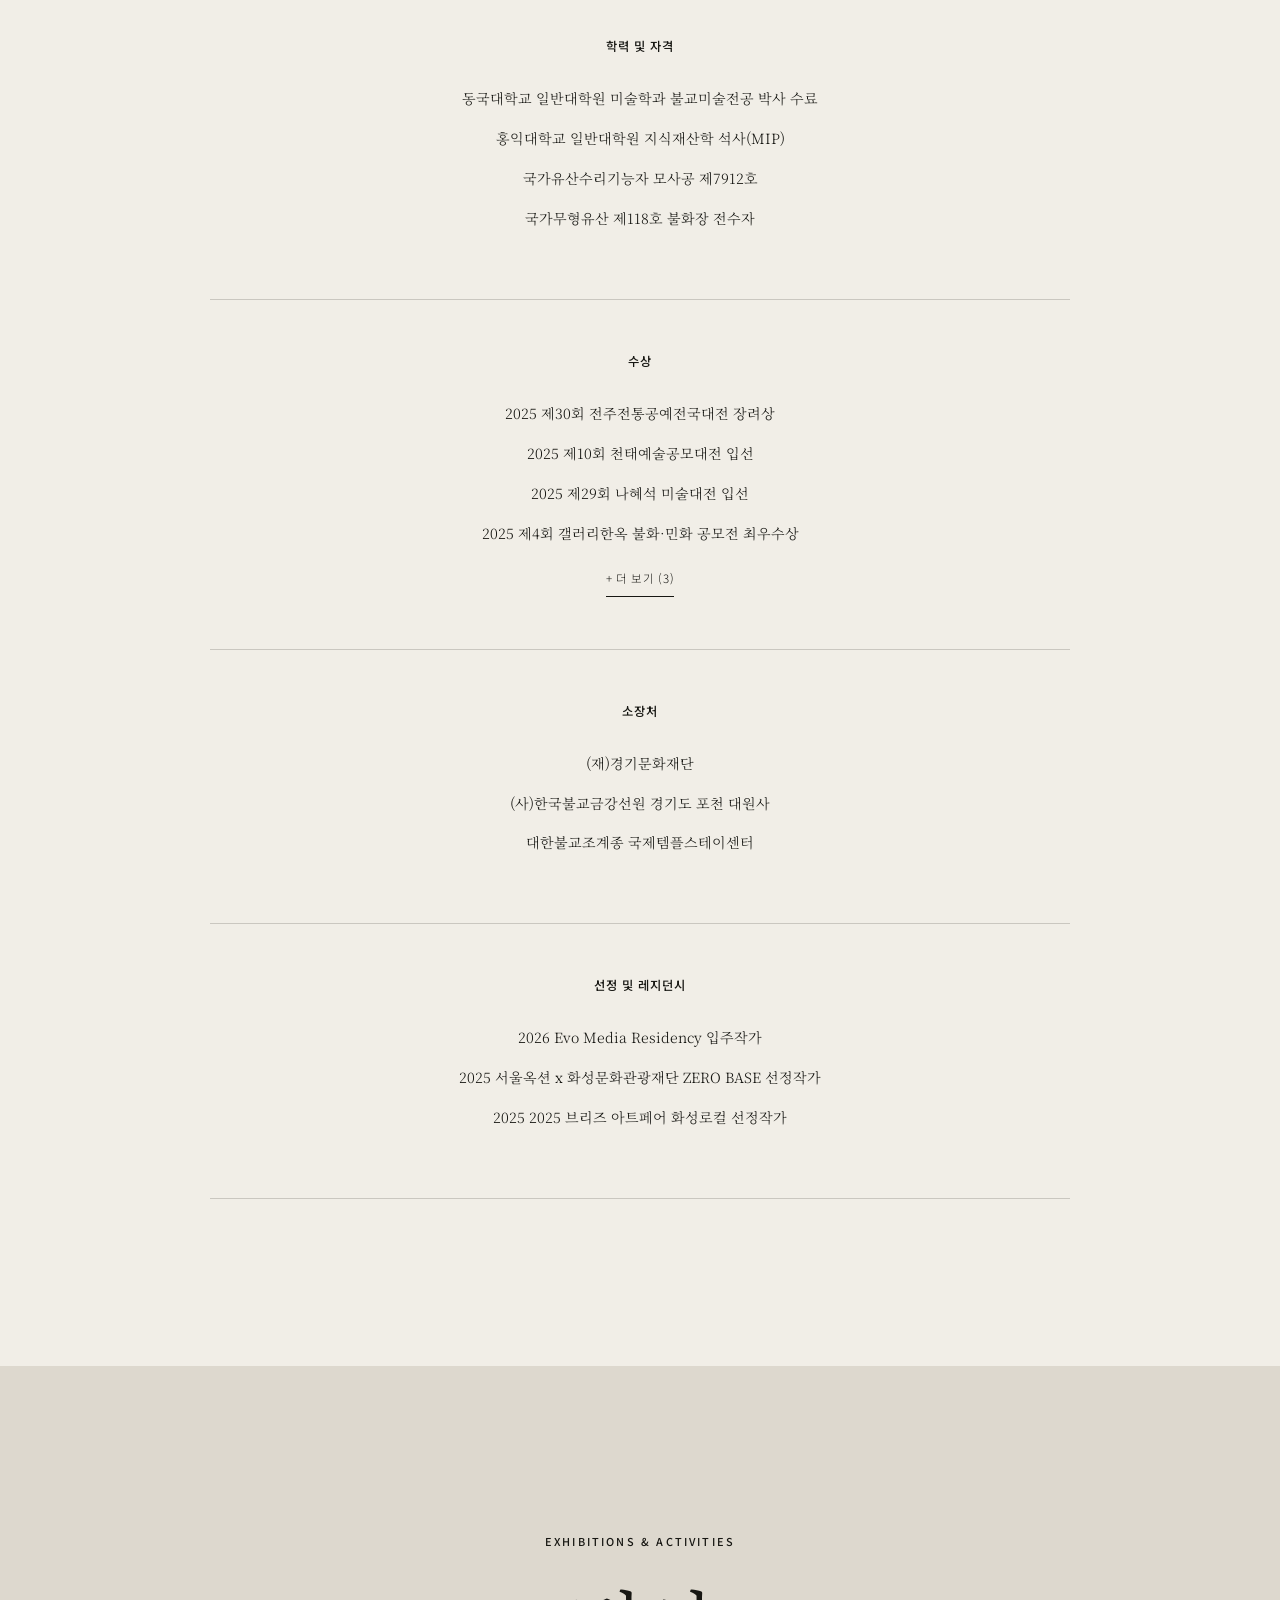
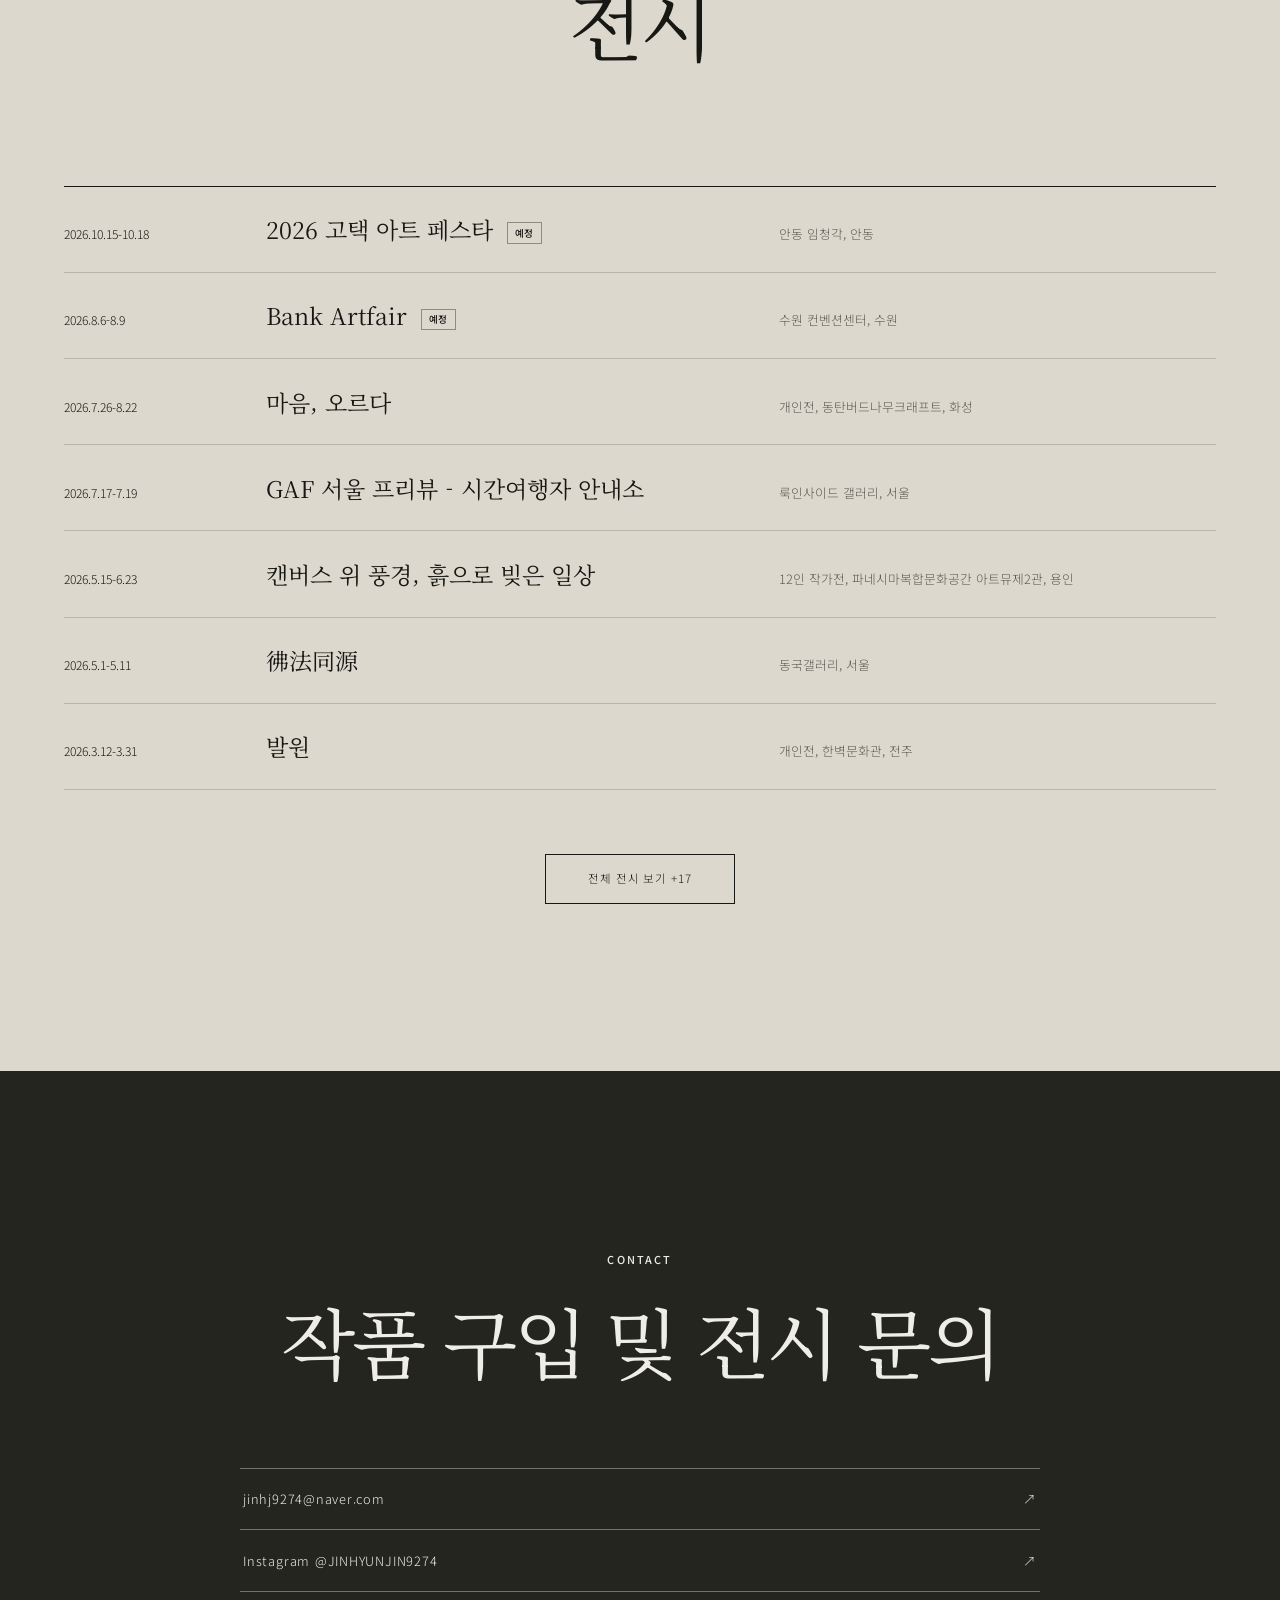
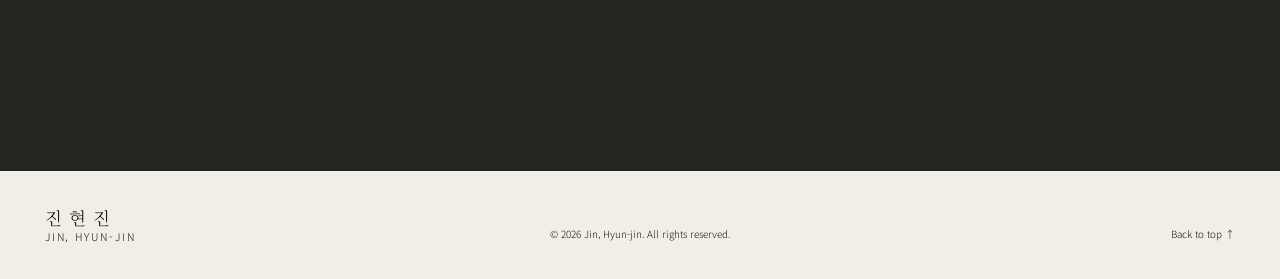
==== commit 50b211d2: "index.html 업데이트" ====
--- a/index.html
+++ b/index.html
@@ -100,7 +100,7 @@
 
     <section class="contact section" id="contact">
       <p class="eyebrow reveal">Contact</p>
-      <h2 class="reveal">작품 및 전시 문의</h2>
+      <h2 class="reveal">작품 구입 및 전시 문의</h2>
       <div class="contact-links reveal">
         <a href="mailto:jinhj9274@naver.com">jinhj9274@naver.com <span>↗</span></a>
         <a href="https://www.instagram.com/jinhyunjin9274/" target="_blank" rel="noopener noreferrer">Instagram @JINHYUNJIN9274 <span>↗</span></a>
--- a/styles.css
+++ b/styles.css
@@ -9,6 +9,7 @@
 }
 
 * { box-sizing: border-box; }
+[hidden] { display: none !important; }
 html { scroll-behavior: smooth; }
 body {
   margin: 0;
@@ -95,17 +96,22 @@
 .statement-copy p:first-child { font: 300 clamp(1.05rem, 1.5vw, 1.35rem)/1.9 var(--serif); }
 
 .about { padding-top: clamp(8rem, 15vw, 14rem); background: var(--paper); }
-.about-title { display: grid; grid-template-columns: 1fr 2fr; align-items: start; border-bottom: 1px solid var(--ink); padding-bottom: 4rem; }
+.about-title {
+  display: block; width: min(100%, 860px); margin: 0 auto; padding-bottom: 4rem;
+  border-bottom: 1px solid var(--ink); text-align: center;
+}
+.about-title .eyebrow { margin-bottom: 1.75rem; }
 .about-title h2 { margin: 0; }
 .about-title h2 span { font-family: var(--sans); font-size: .19em; font-weight: 400; letter-spacing: .22em; }
-.about-columns { display: block; width: min(100%, 1000px); margin: 0 auto; padding-top: 2rem; }
-.cv-section { padding: 3rem 0; border-bottom: 1px solid var(--line); }
+.about-columns { display: block; width: min(100%, 860px); margin: 0 auto; padding-top: 1rem; }
+.cv-section { padding: 3.25rem 0; border-bottom: 1px solid var(--line); }
+.cv-section > h3 { text-align: center; }
 .about h3 { font: 500 .77rem var(--sans); letter-spacing: .08em; margin: 0 0 2rem; }
-.about ul { list-style: none; padding: 0; margin: 0; font-family: var(--serif); font-size: .88rem; }
+.about ul { list-style: none; padding: 0; margin: 0; font-family: var(--serif); font-size: .88rem; text-align: center; }
 .about li { margin-bottom: 1rem; word-break: keep-all; overflow-wrap: break-word; text-wrap: pretty; }
 .about time { display: inline-block; width: 3.5rem; color: #757169; font-family: var(--sans); font-size: .73rem; }
 .cv-toggle {
-  margin-top: .8rem; padding: .45rem 0; border: 0; border-bottom: 1px solid currentColor;
+  display: block; margin: .8rem auto 0; padding: .45rem 0; border: 0; border-bottom: 1px solid currentColor;
   background: transparent; cursor: pointer; font-size: .72rem; letter-spacing: .06em;
 }
 .cv-toggle:hover, .cv-toggle:focus-visible { color: var(--red); }
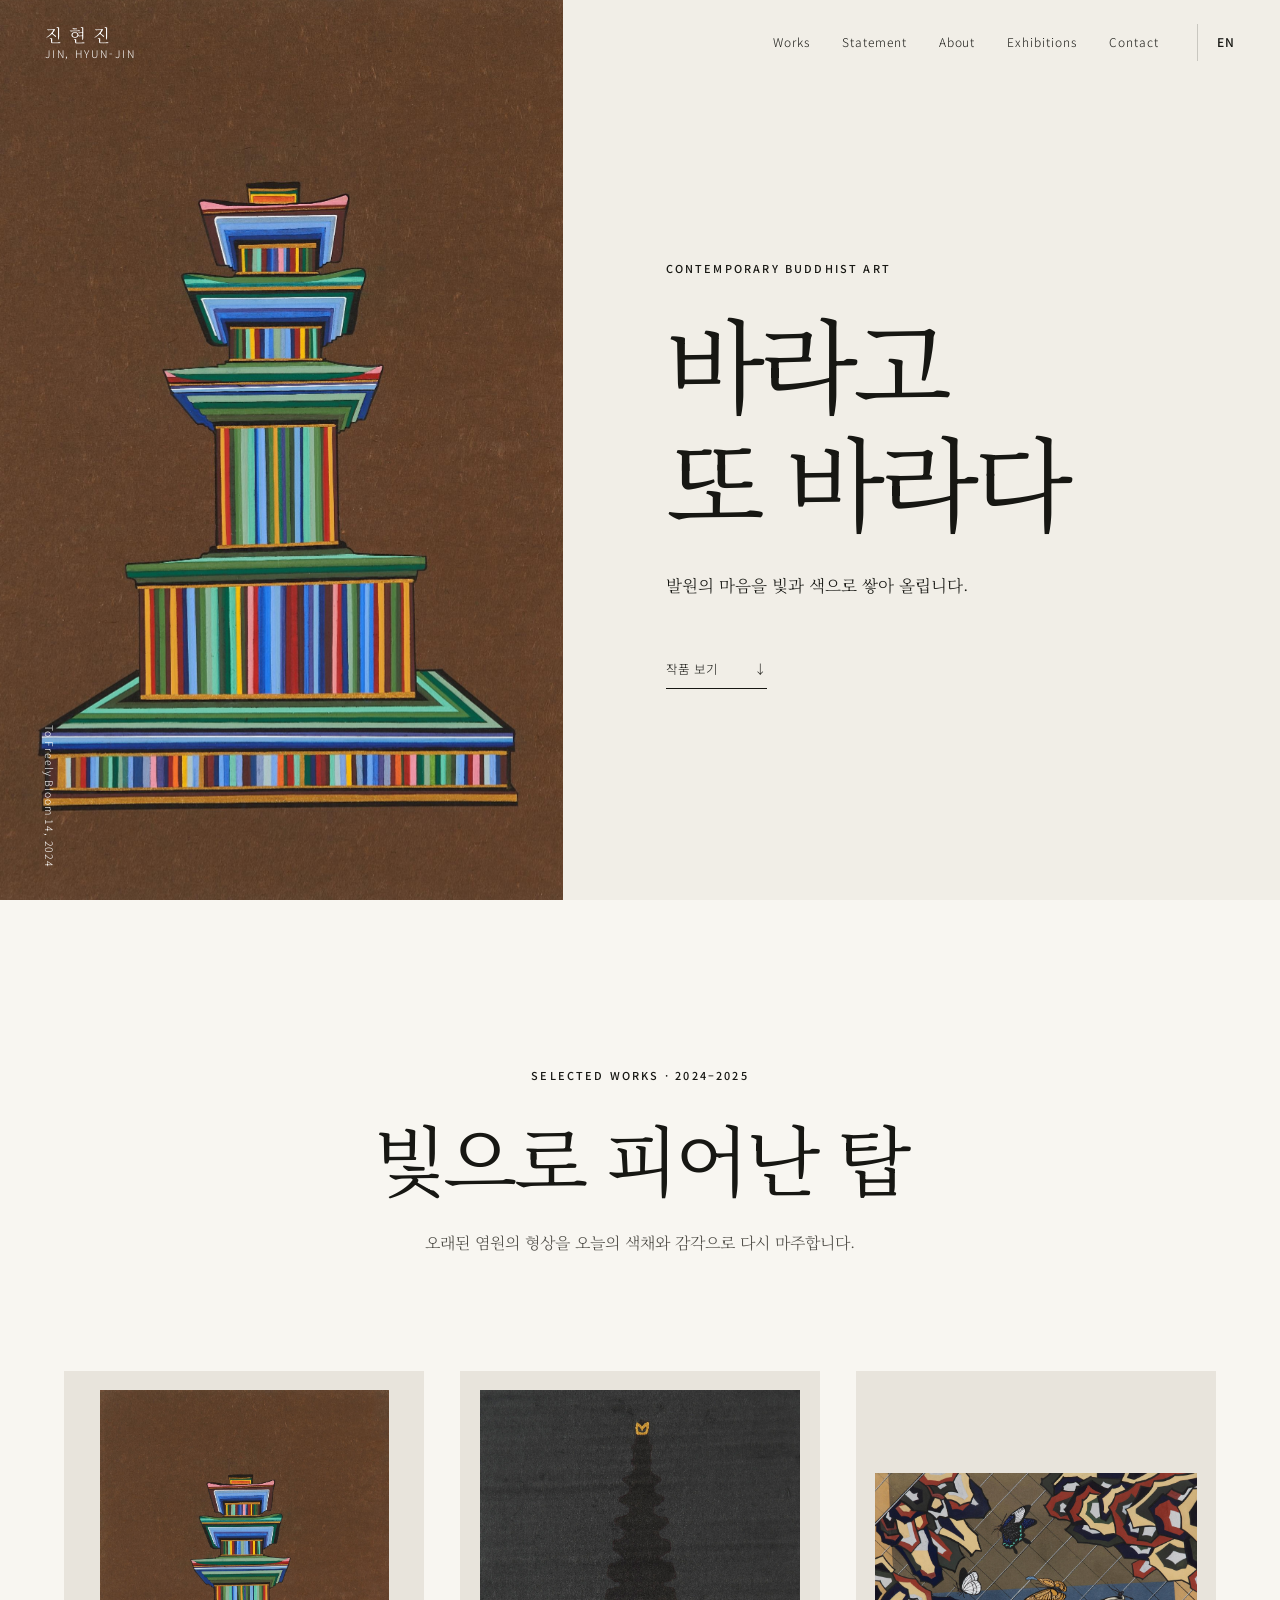
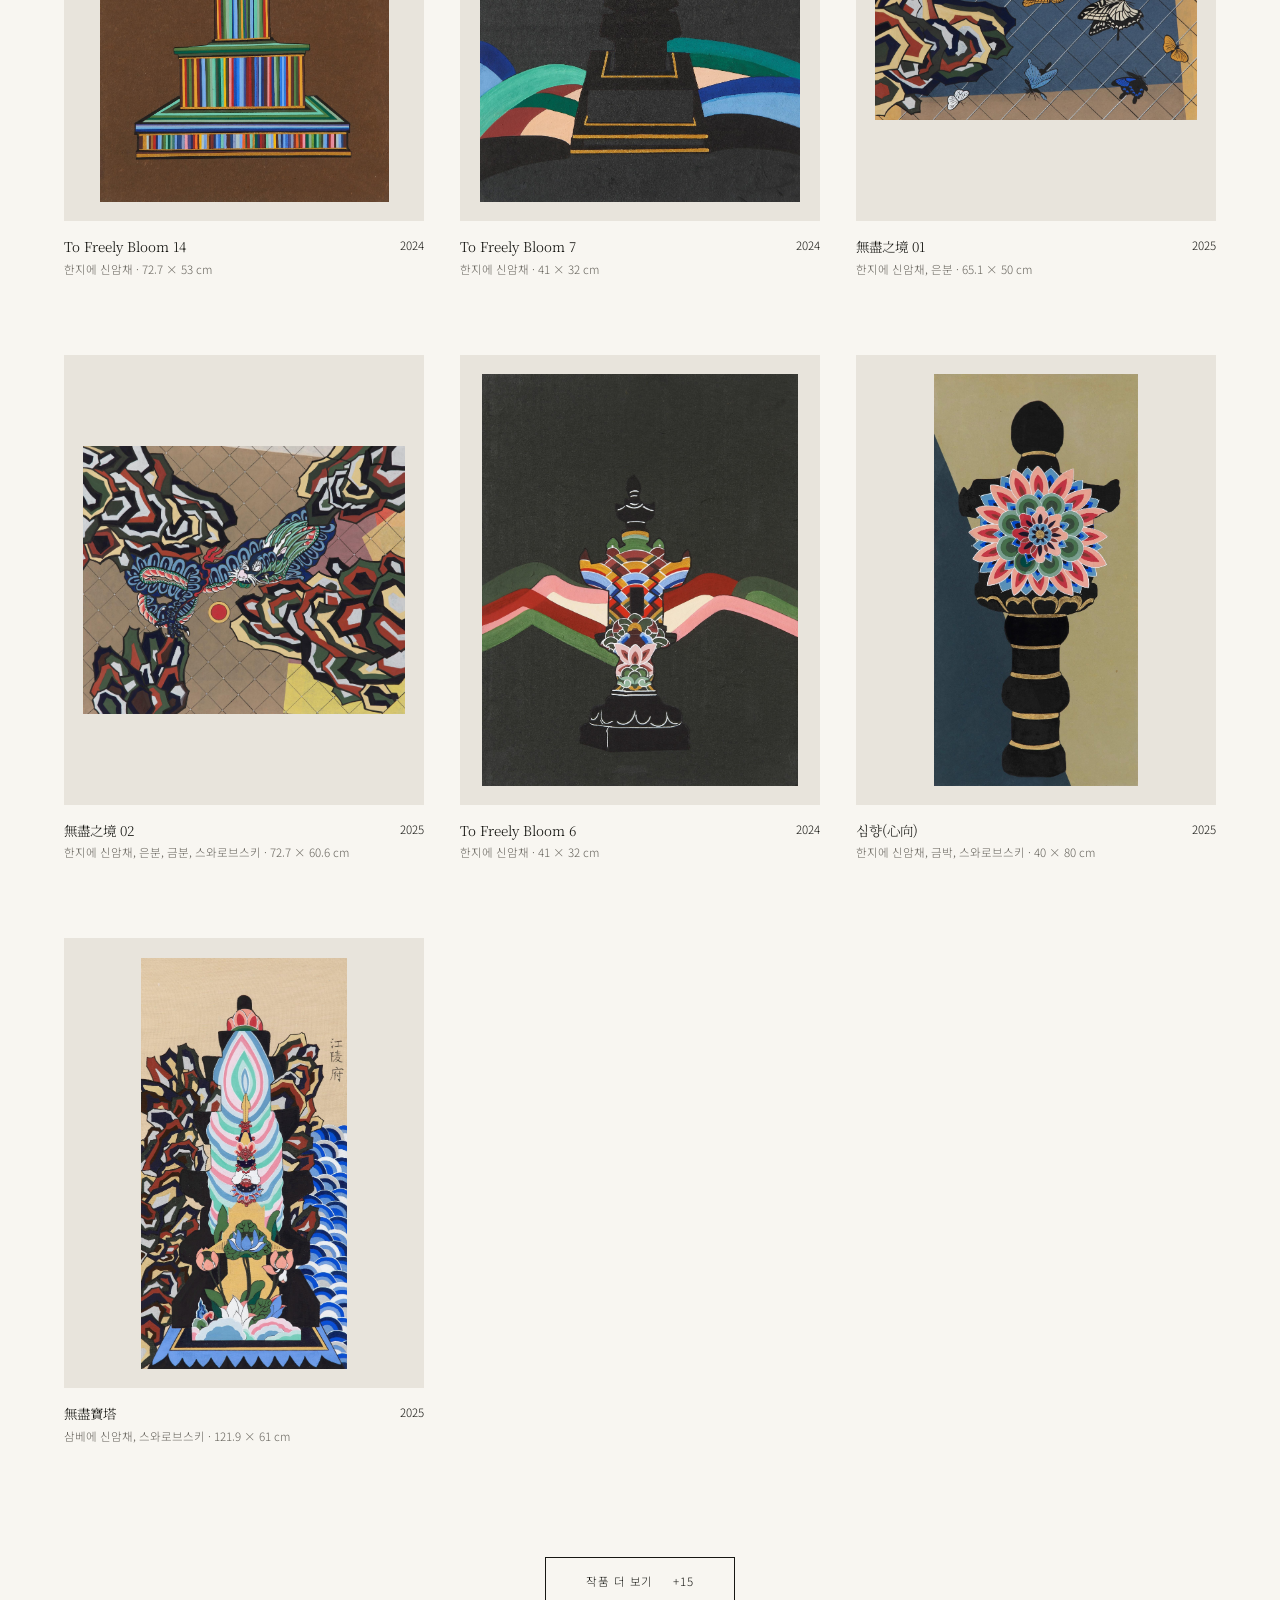
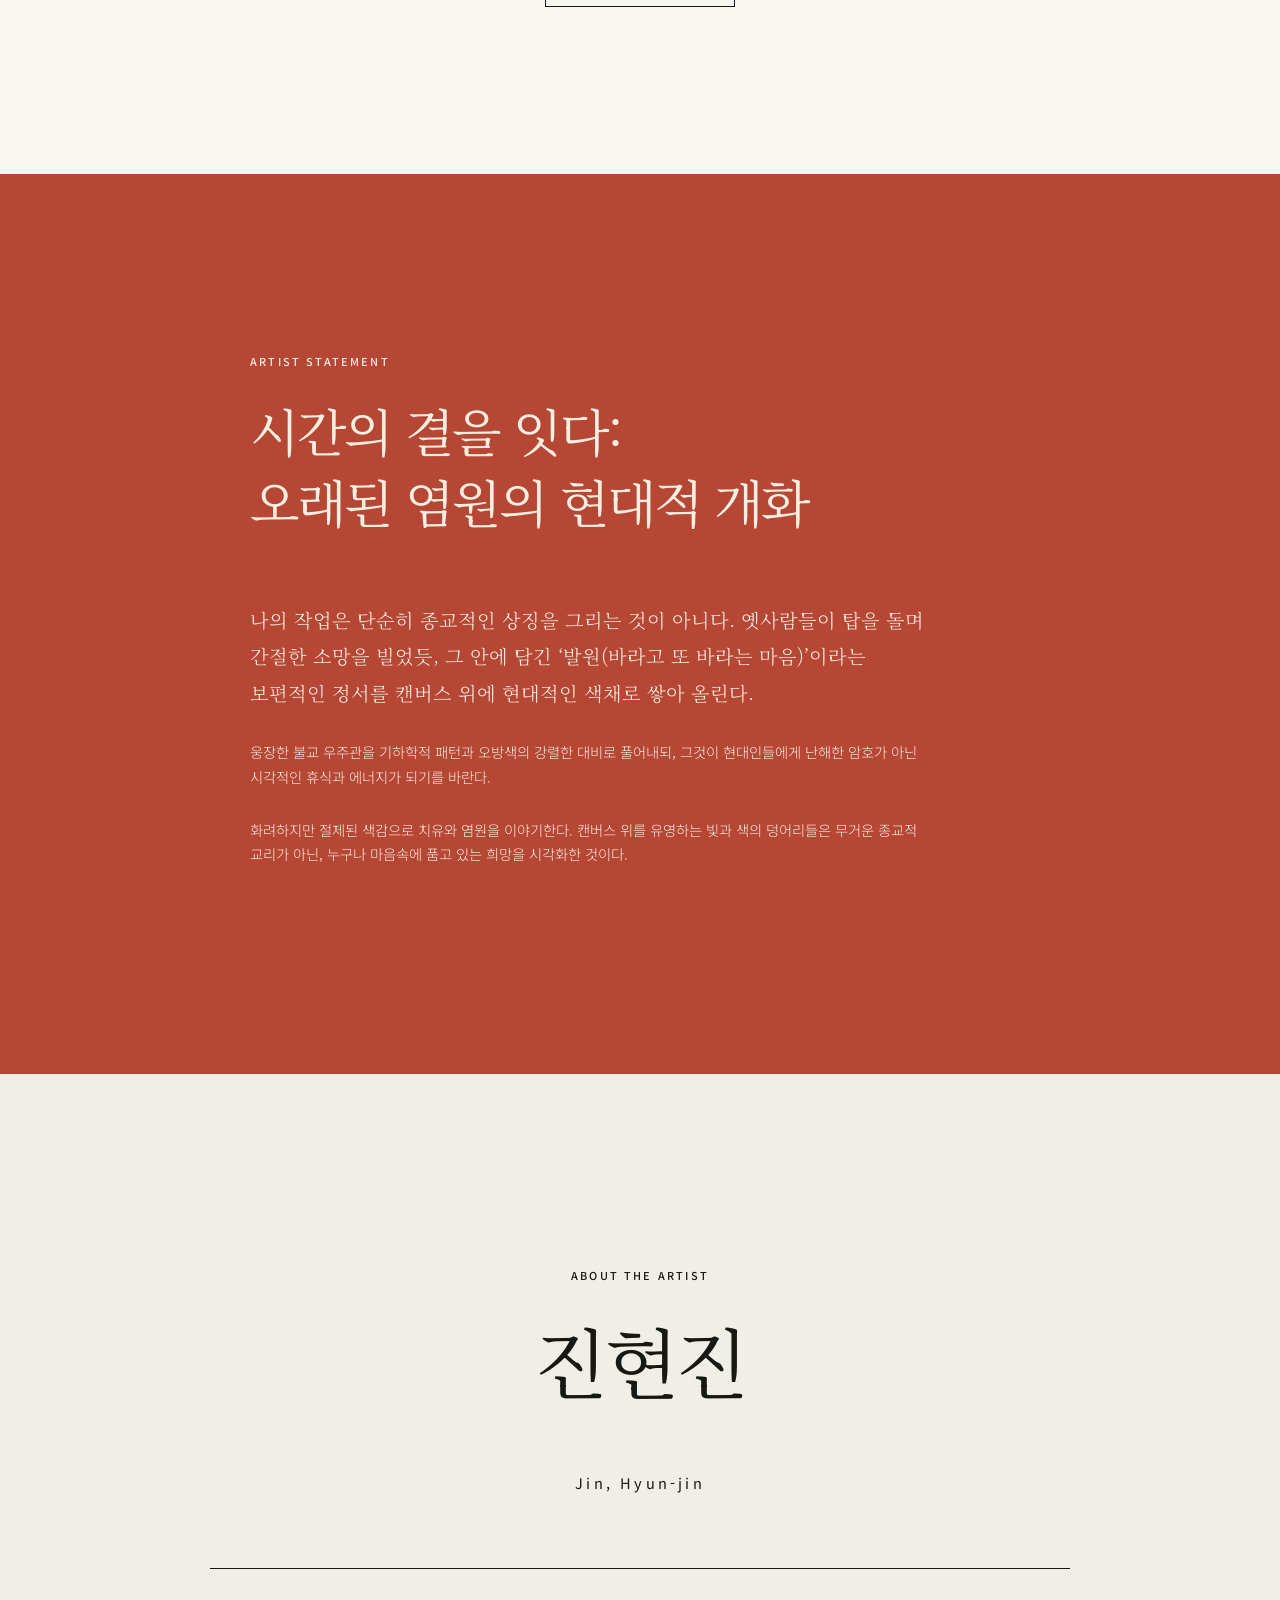
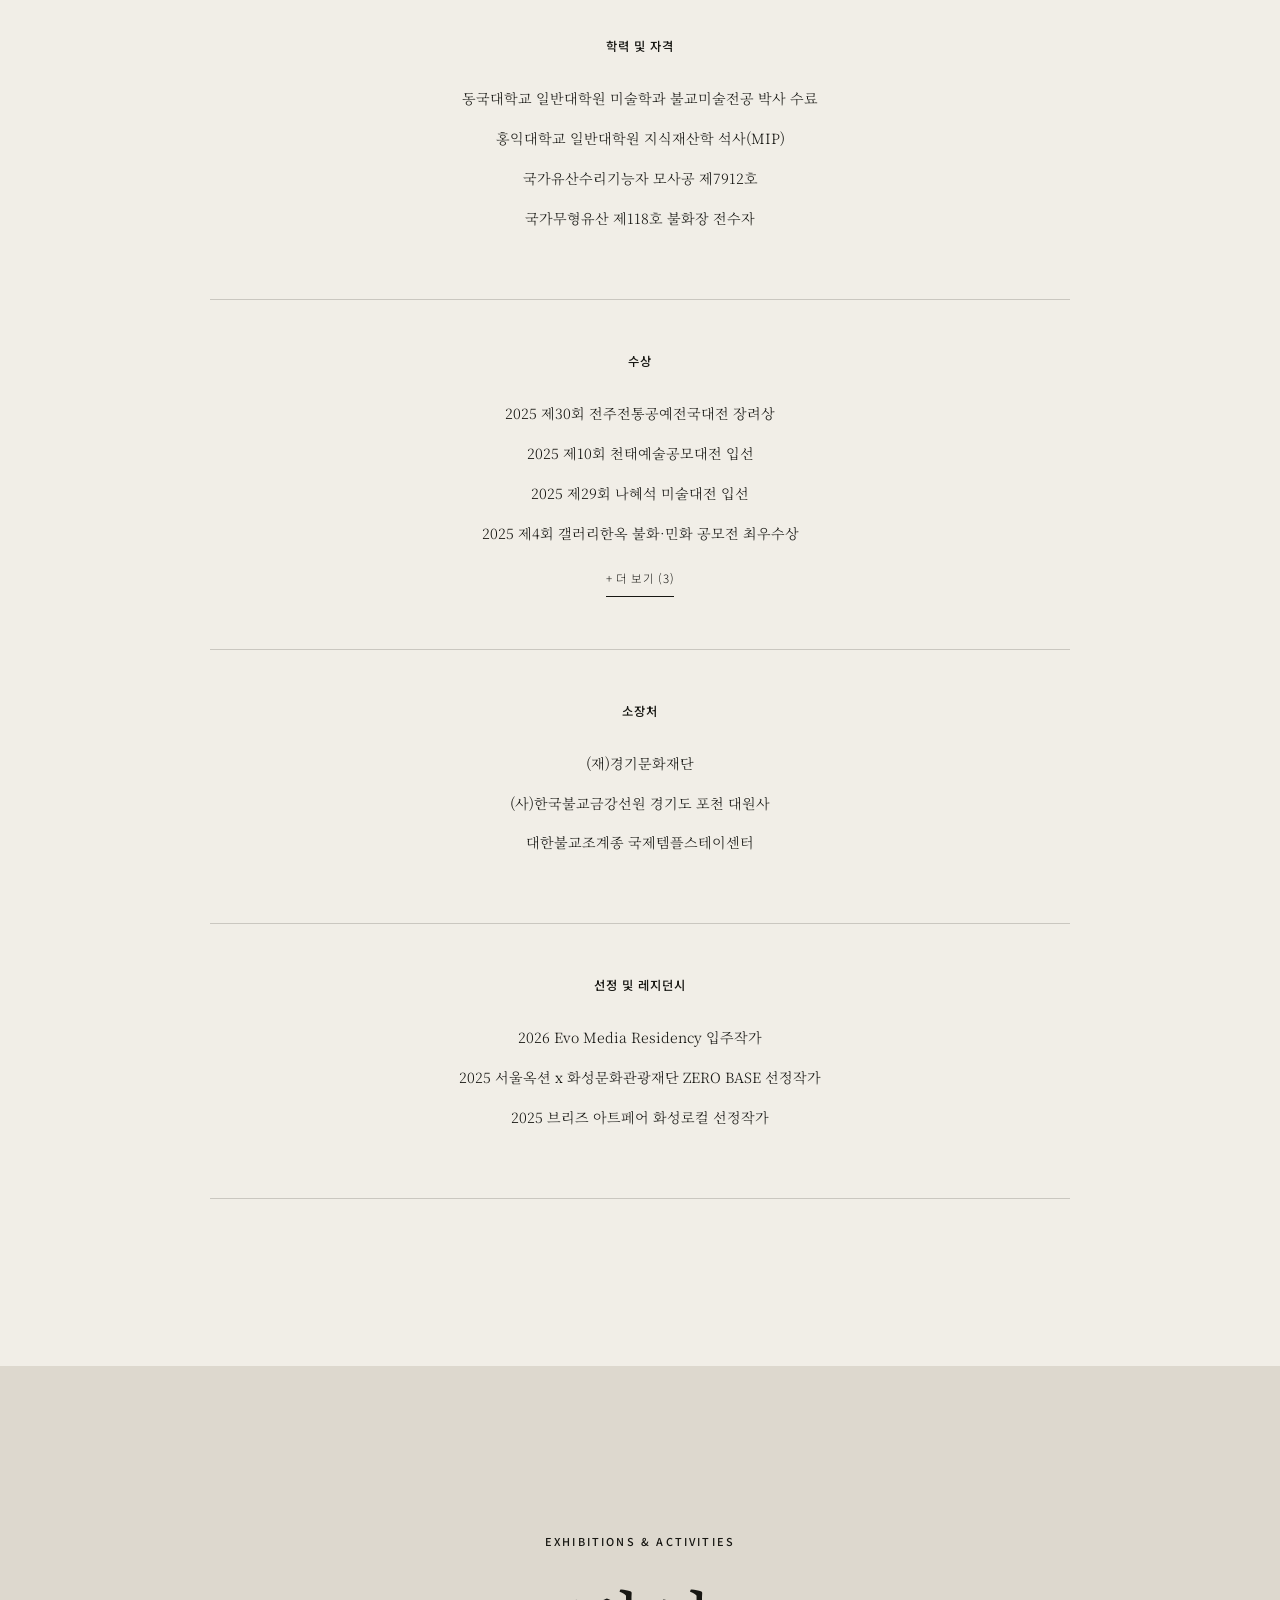
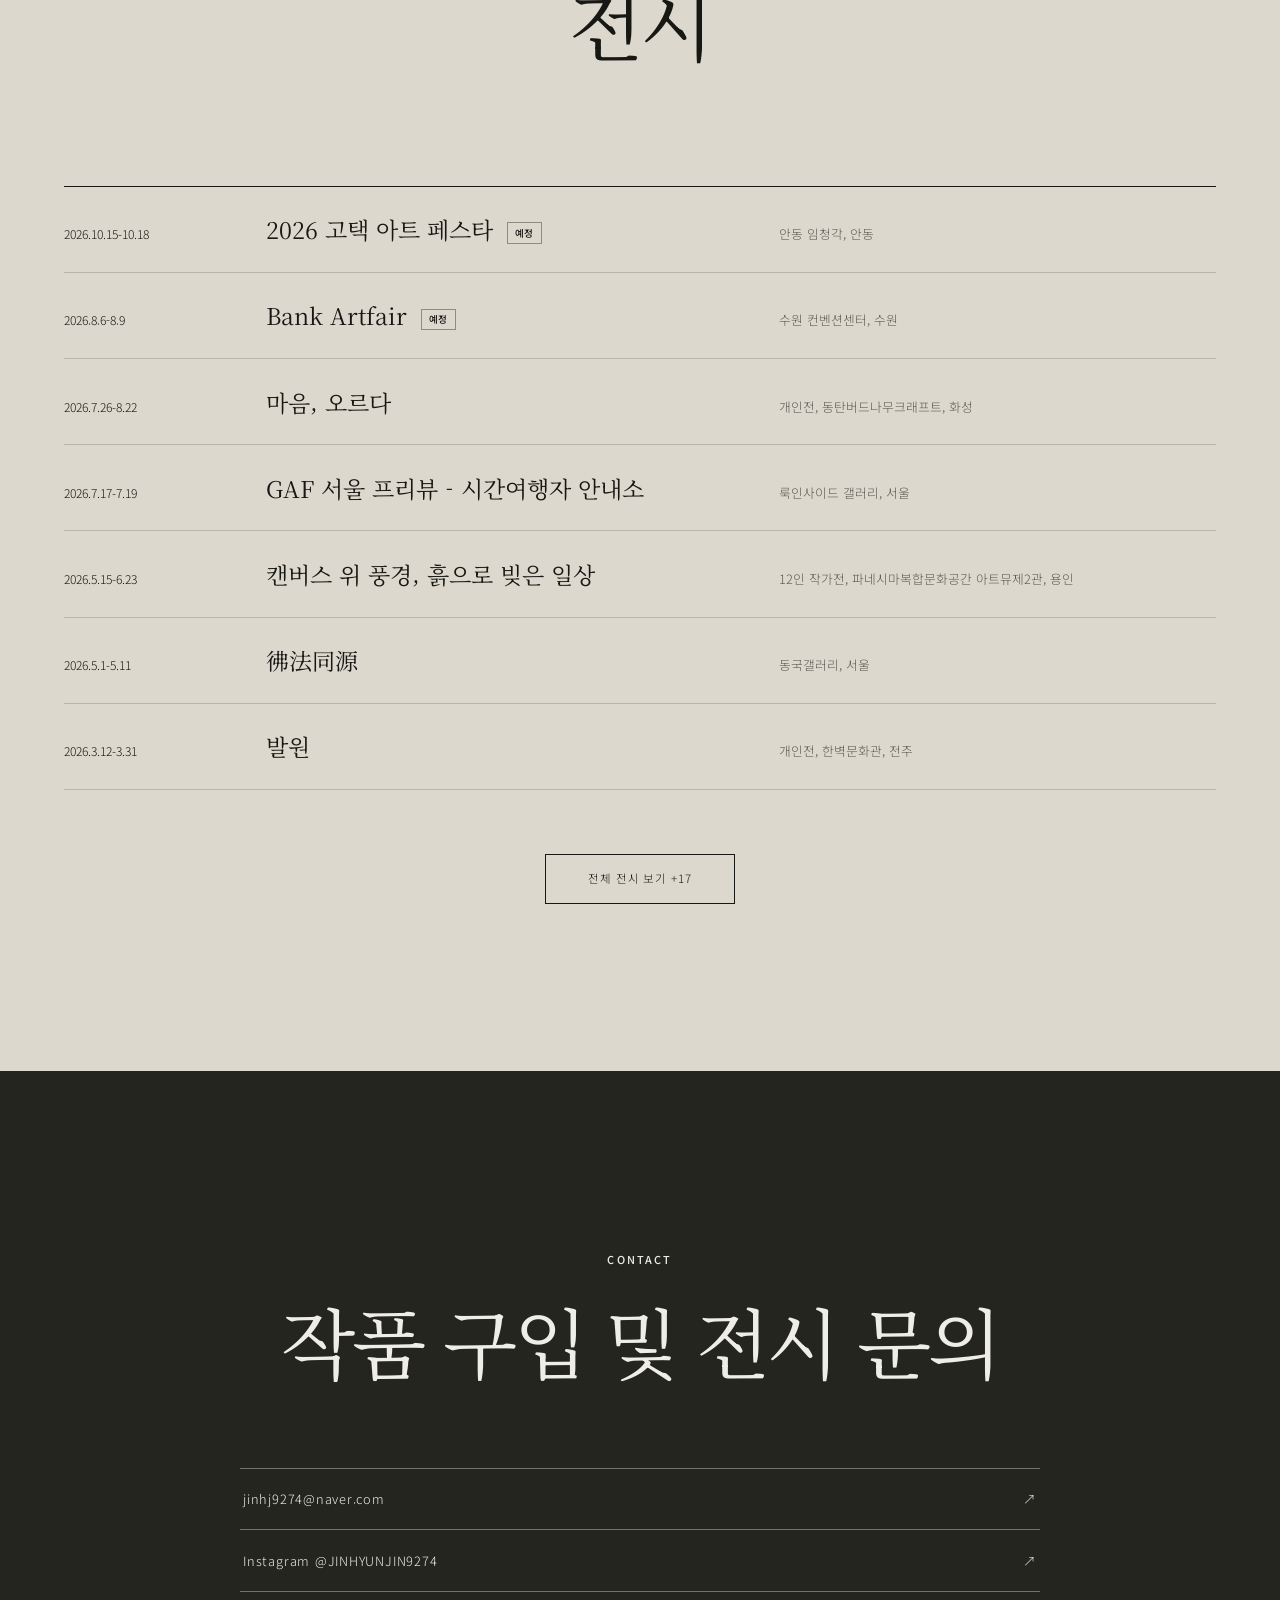
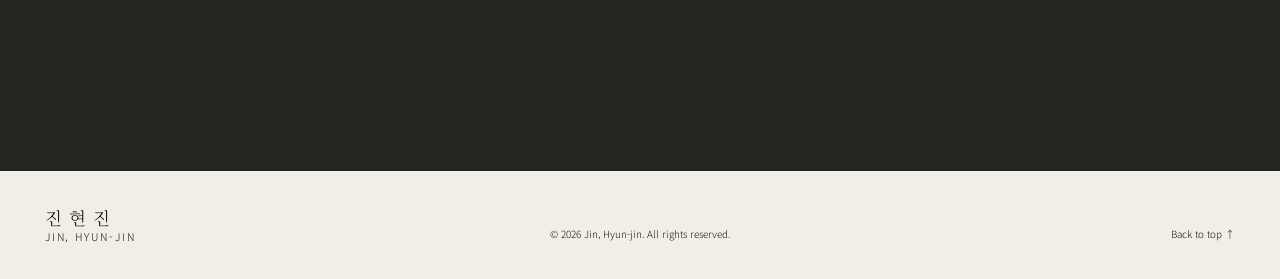
==== commit 77af87f9: "Refine mobile contact heading wrap" ====
--- a/index.html
+++ b/index.html
@@ -100,7 +100,7 @@
 
     <section class="contact section" id="contact">
       <p class="eyebrow reveal">Contact</p>
-      <h2 class="reveal">작품 구입 및 전시 문의</h2>
+      <h2 class="reveal">작품 구입 및<br class="mobile-line-break"> 전시 문의</h2>
       <div class="contact-links reveal">
         <a href="mailto:jinhj9274@naver.com">jinhj9274@naver.com <span>↗</span></a>
         <a href="https://www.instagram.com/jinhyunjin9274/" target="_blank" rel="noopener noreferrer">Instagram @JINHYUNJIN9274 <span>↗</span></a>
--- a/styles.css
+++ b/styles.css
@@ -27,6 +27,7 @@
   position: absolute; width: 1px; height: 1px; padding: 0; margin: -1px;
   overflow: hidden; clip: rect(0, 0, 0, 0); white-space: nowrap; border: 0;
 }
+.mobile-line-break { display: none; }
 .skip-link {
   position: fixed; z-index: 100; top: .5rem; left: .5rem; padding: .7rem 1rem;
   background: var(--ink); color: white; transform: translateY(-150%);
@@ -157,9 +158,12 @@
 @keyframes rise { from { opacity: 0; transform: translateY(28px); } }
 
 @media (max-width: 800px) {
+  .mobile-line-break { display: inline; }
   .site-header { height: 68px; padding: 0 1.2rem; }
   .menu-button { display: grid; gap: 6px; z-index: 2; }
   .site-header:not(.scrolled) .menu-button { color: white; filter: drop-shadow(0 1px 6px rgba(0, 0, 0, .3)); }
+  .menu-open .site-header { backdrop-filter: none; -webkit-backdrop-filter: none; }
+  .menu-open .site-header > .brand { position: relative; z-index: 2; }
   .menu-open .site-header .brand, .menu-open .site-header .menu-button { color: var(--ink); text-shadow: none; filter: none; }
   .menu-button i { display: block; width: 24px; height: 1px; background: currentColor; transition: .25s; }
   .menu-open .menu-button i:first-of-type { transform: translateY(3.5px) rotate(45deg); }
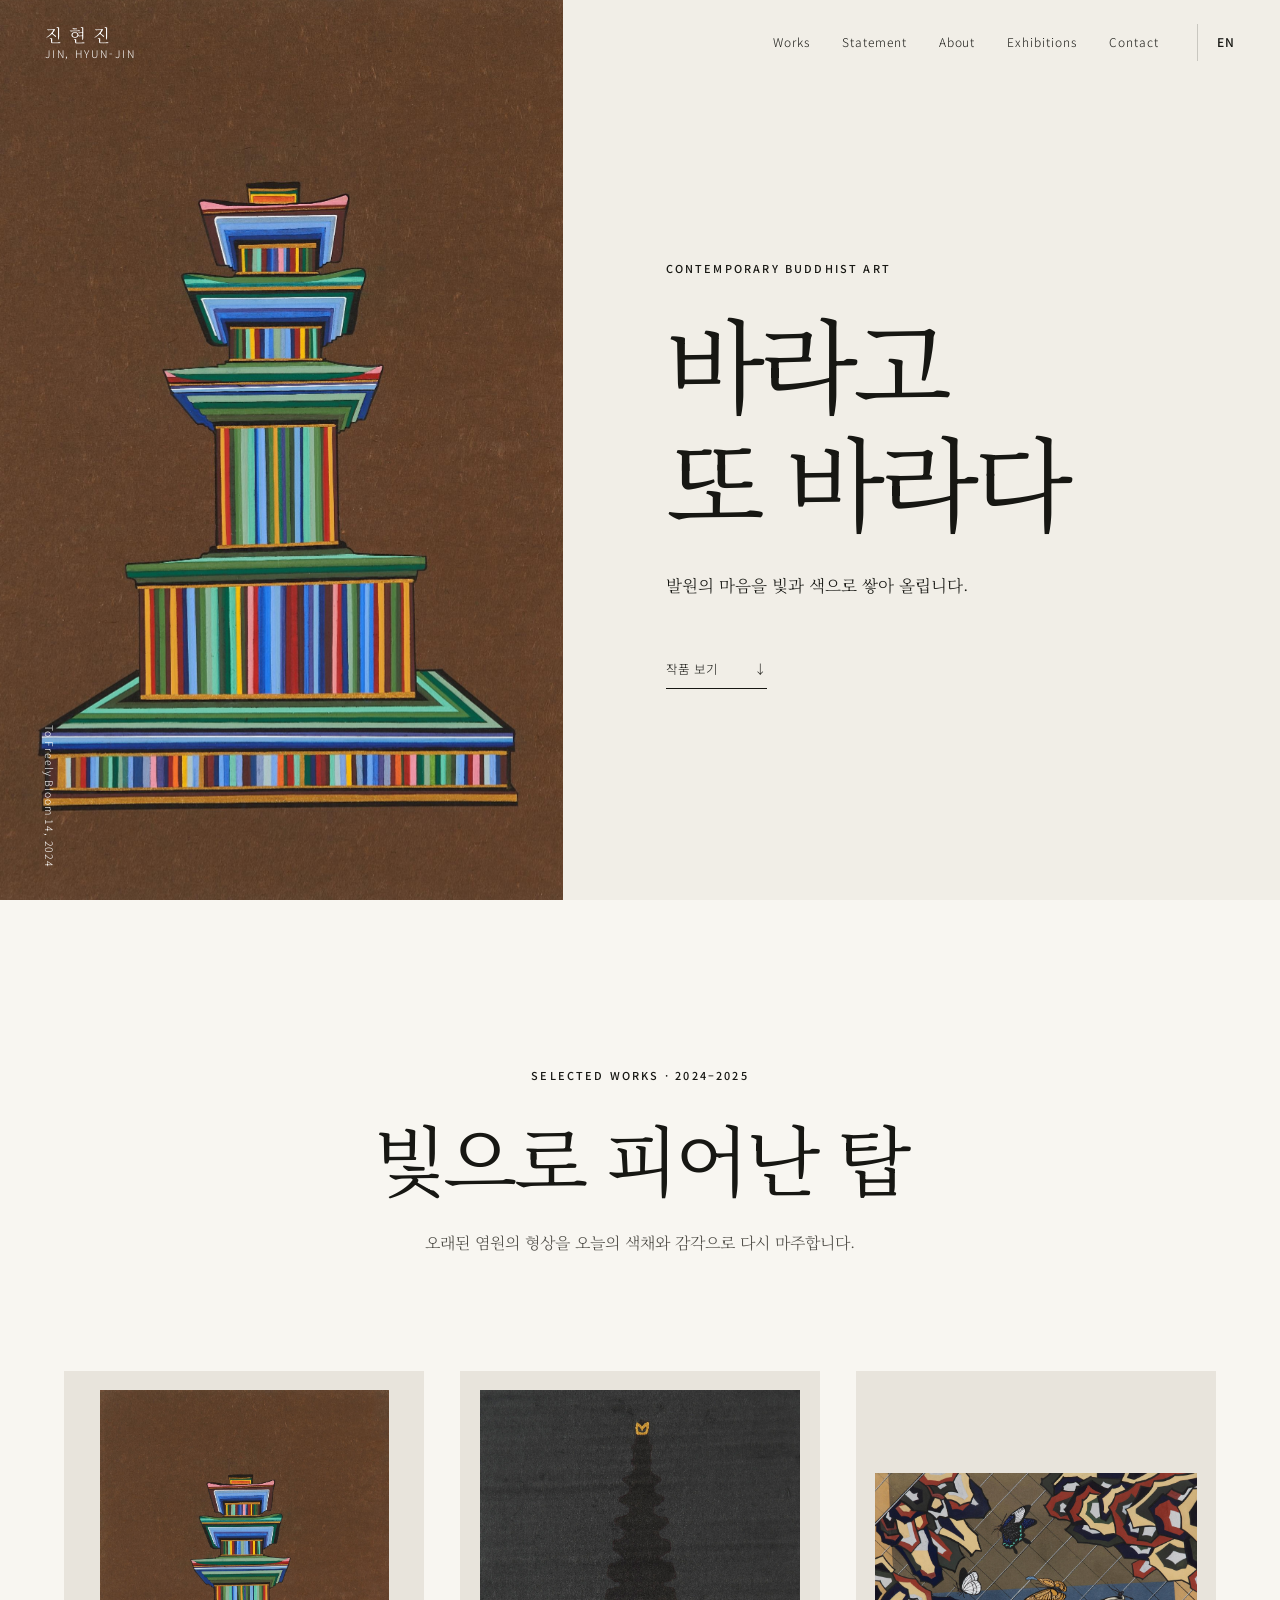
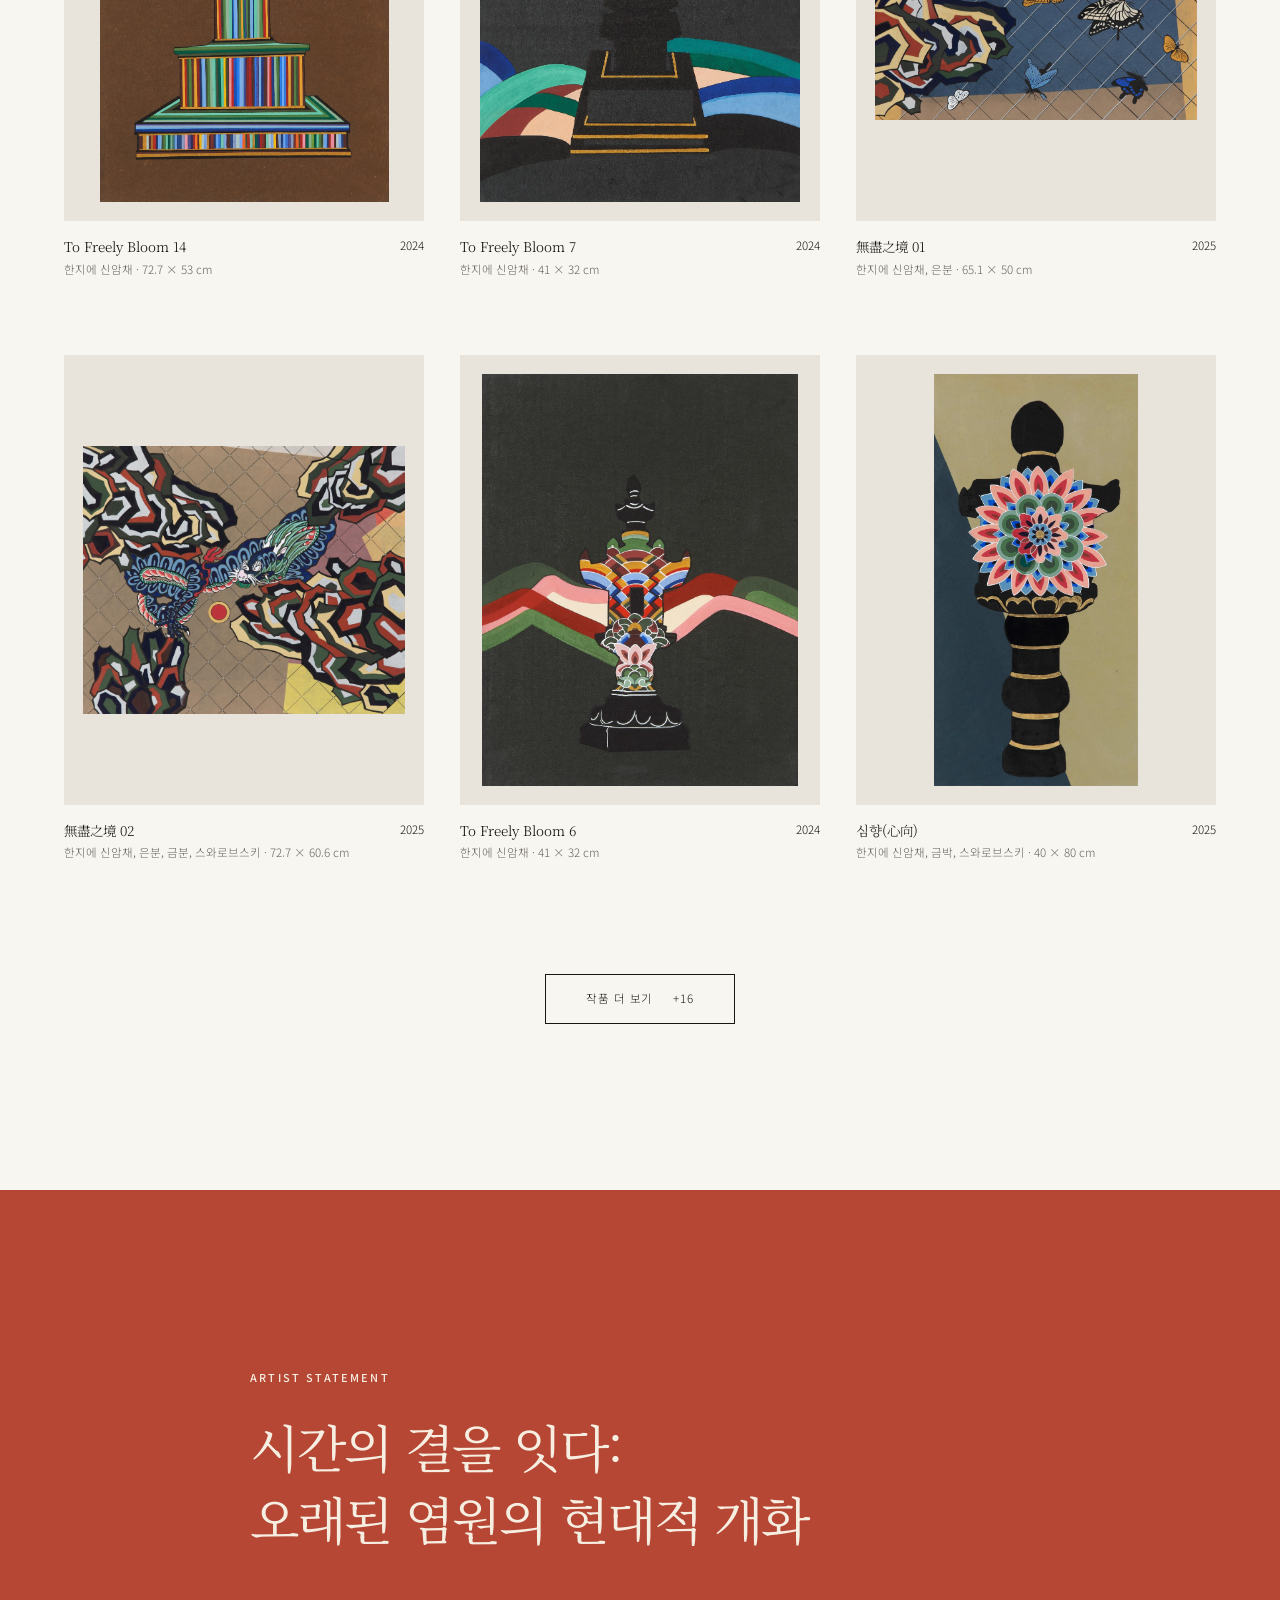
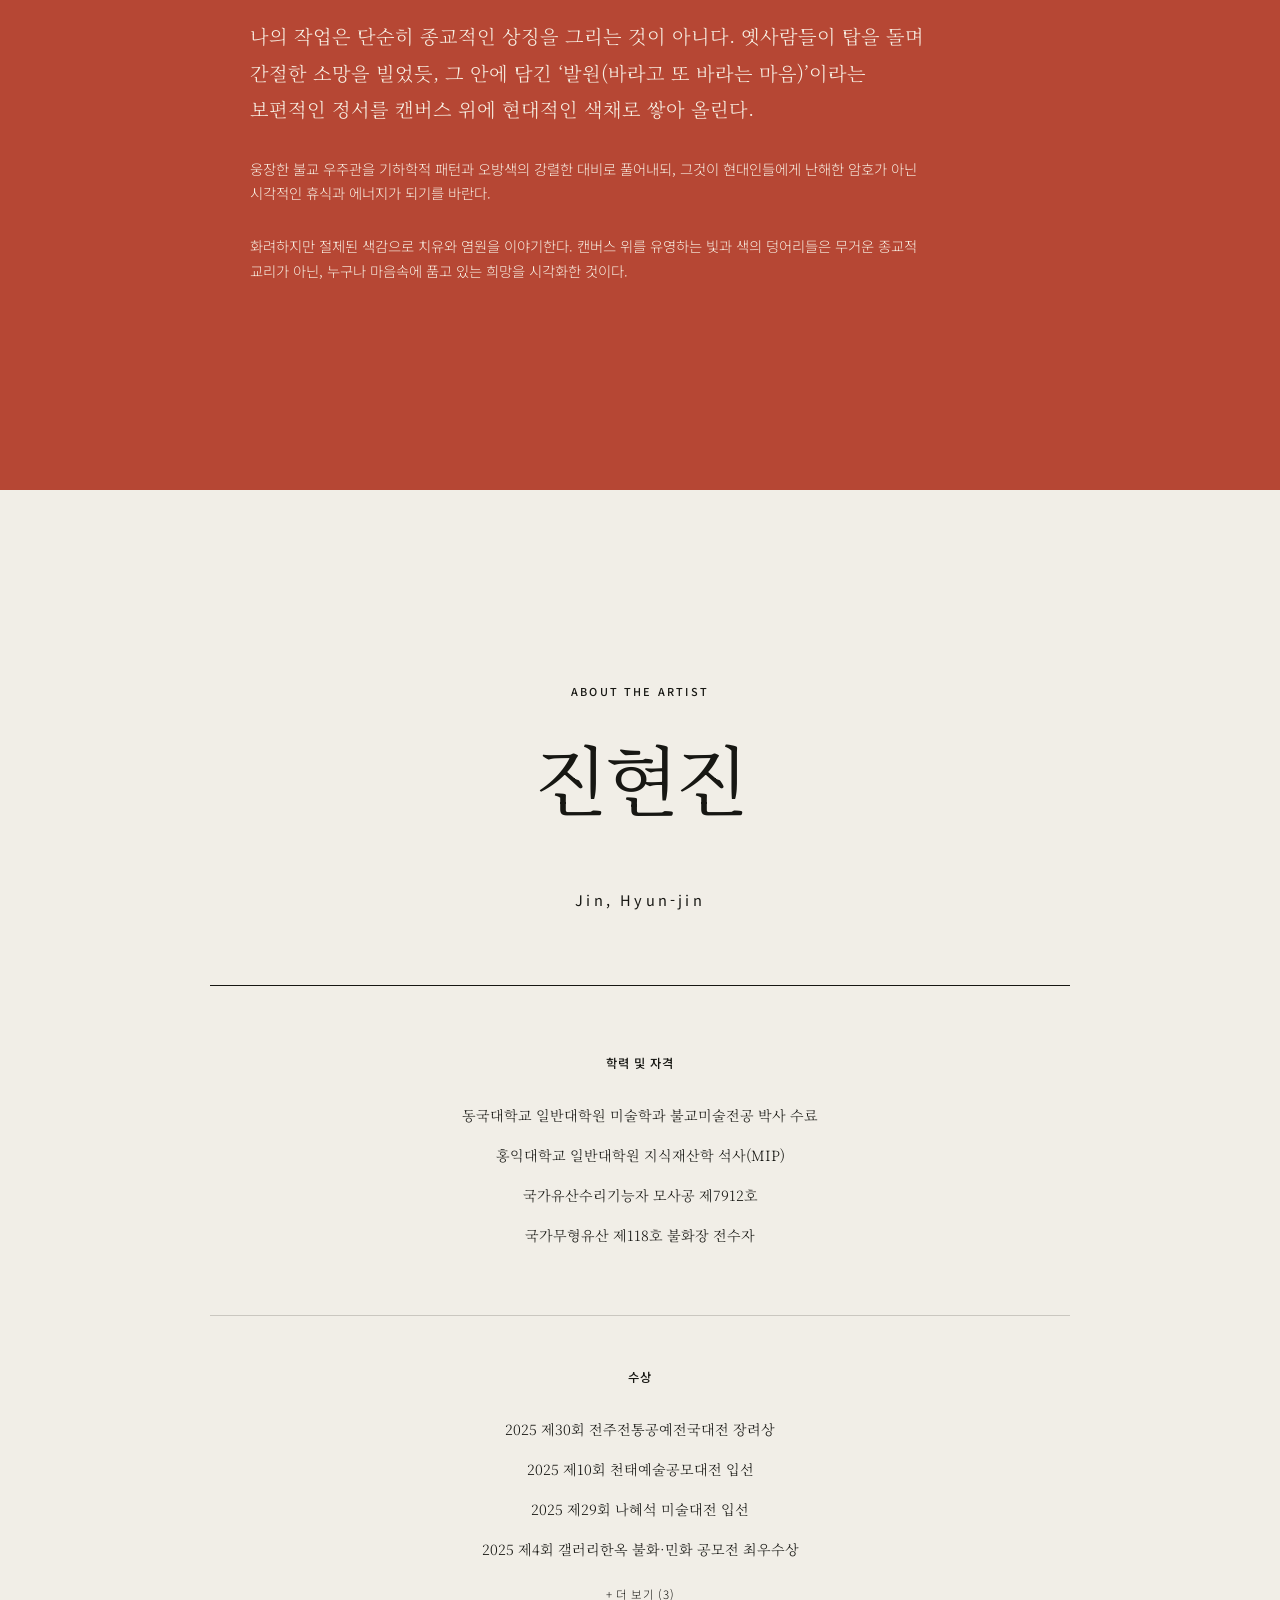
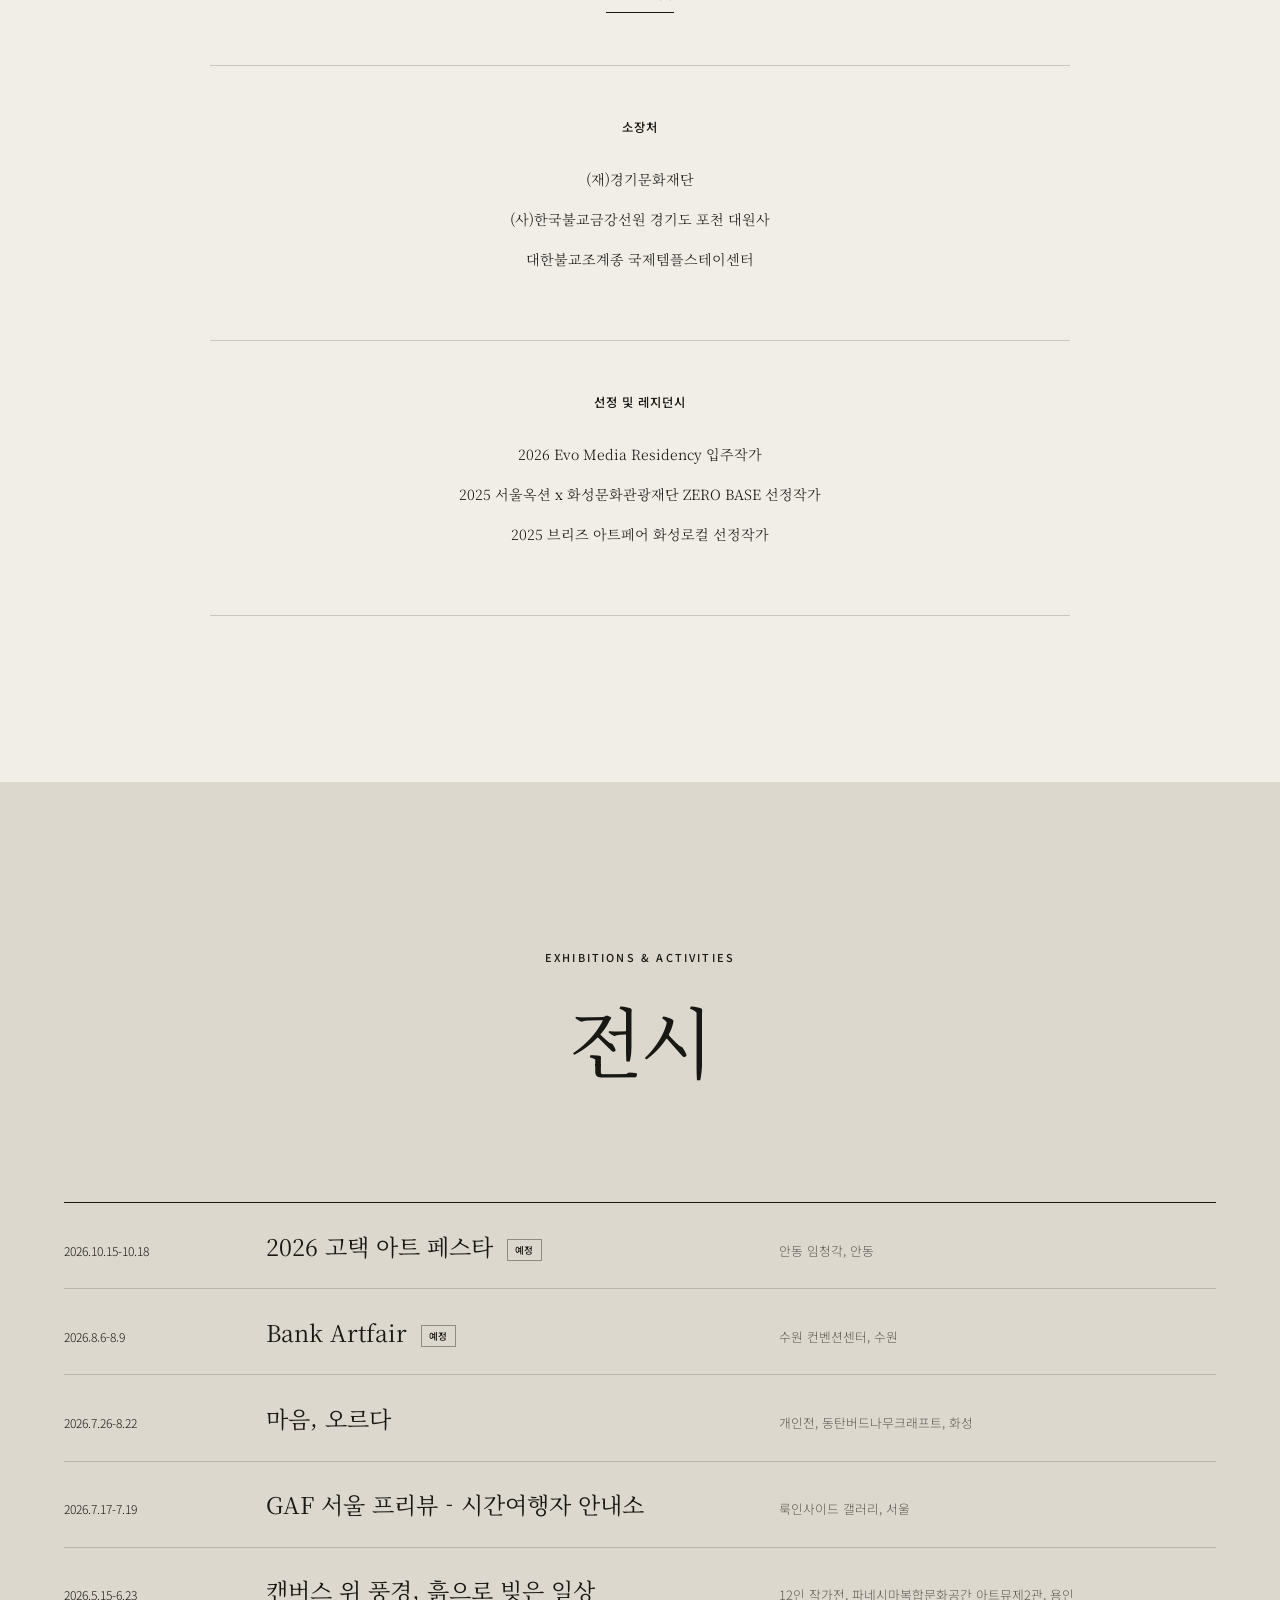
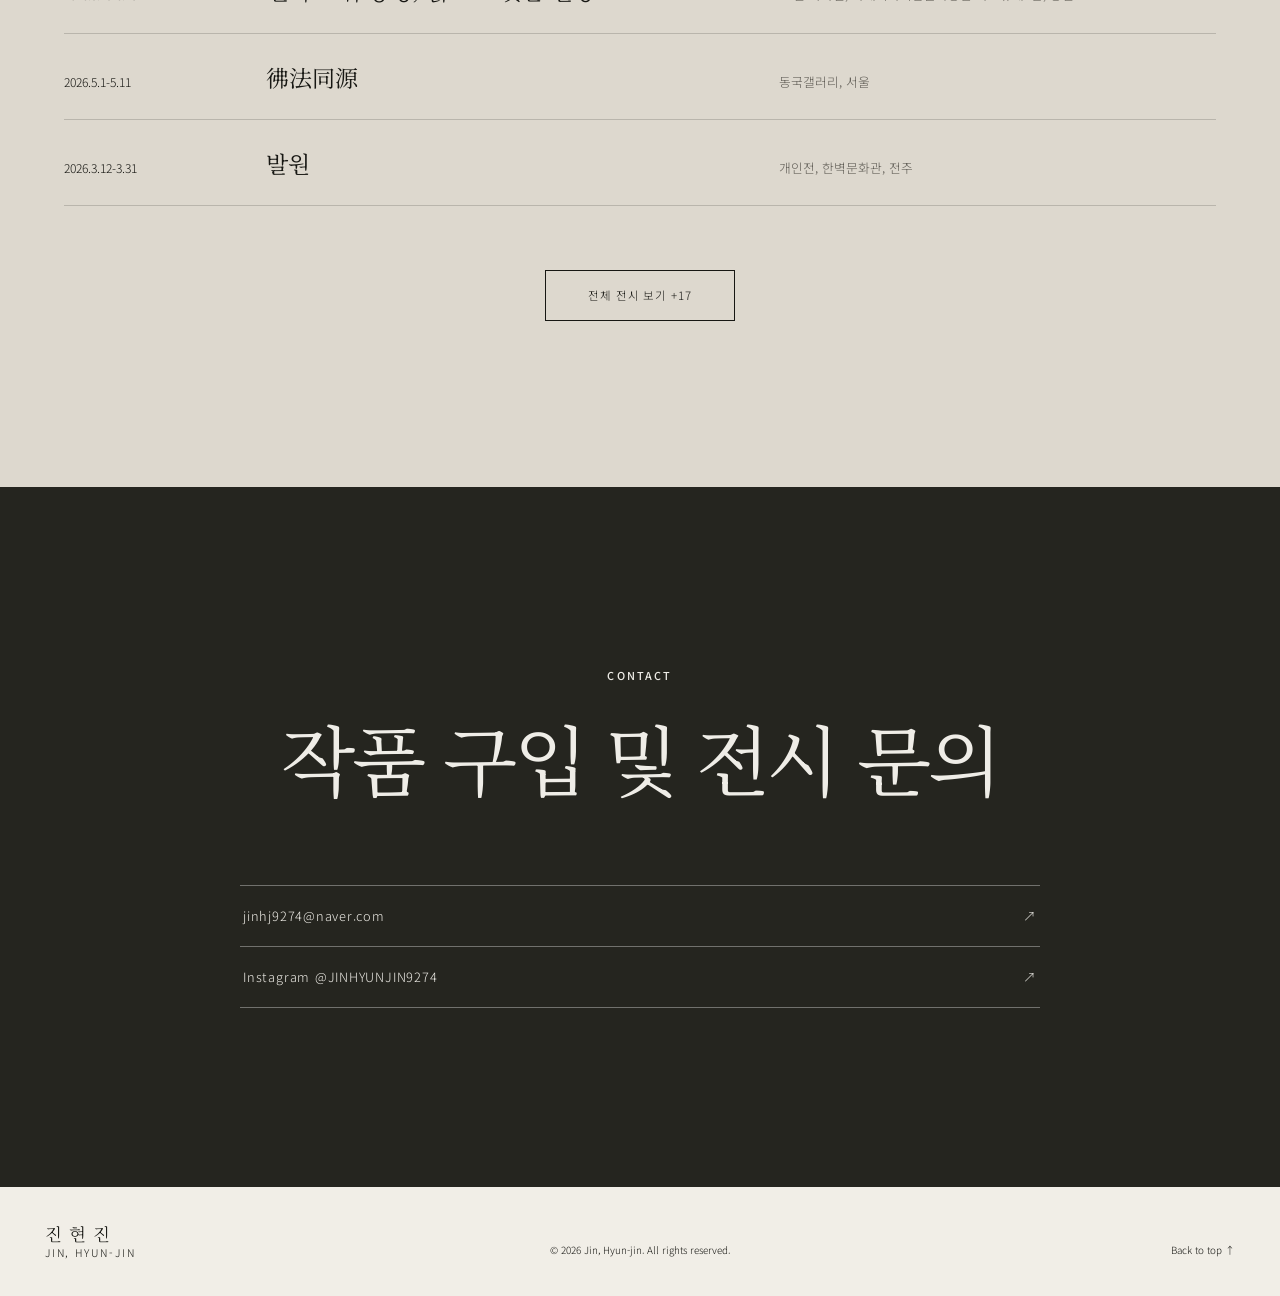
==== commit f7944b90: "Show six works before gallery expansion" ====
--- a/index.html
+++ b/index.html
@@ -59,7 +59,7 @@
       </div>
       <div class="work-grid" id="work-grid"></div>
       <div class="section-action reveal">
-        <button class="outline-button" id="show-more" type="button">작품 더 보기 <span>+15</span></button>
+        <button class="outline-button" id="show-more" type="button">작품 더 보기 <span>+16</span></button>
       </div>
     </section>
 
